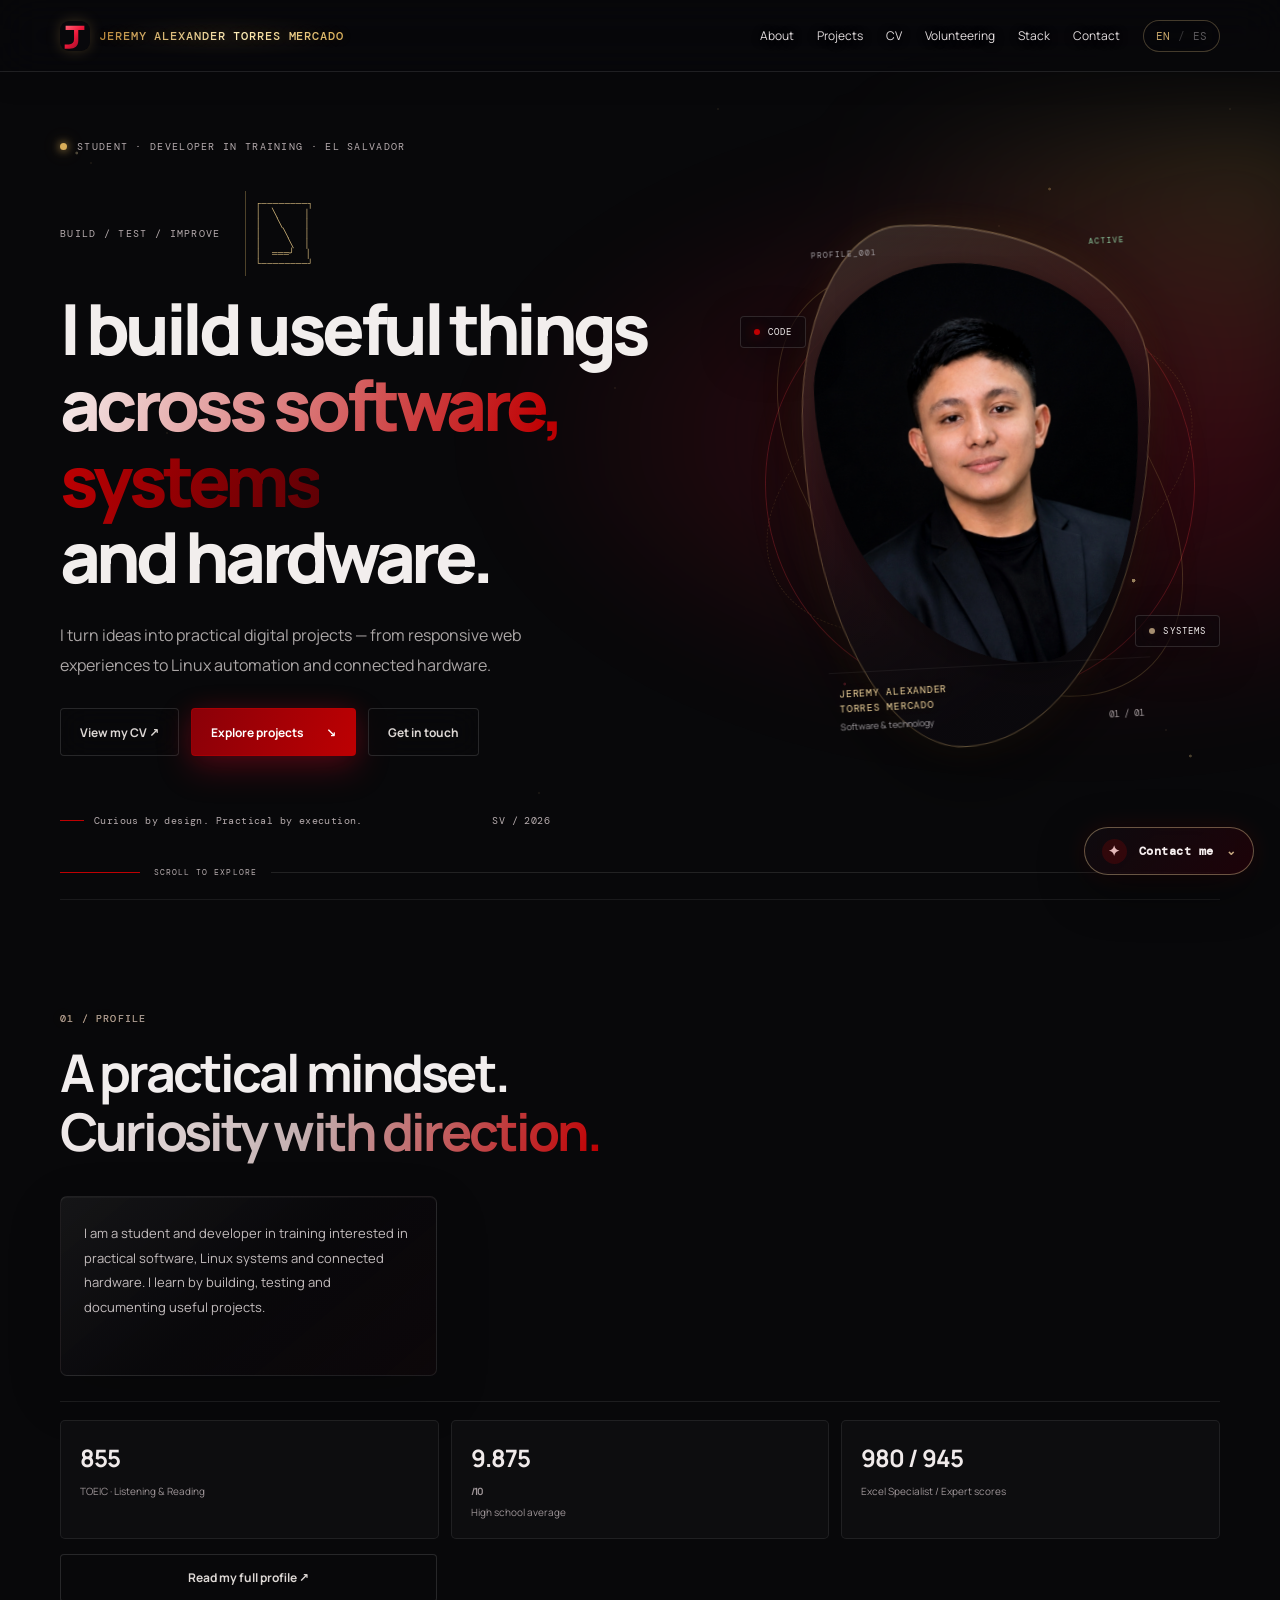
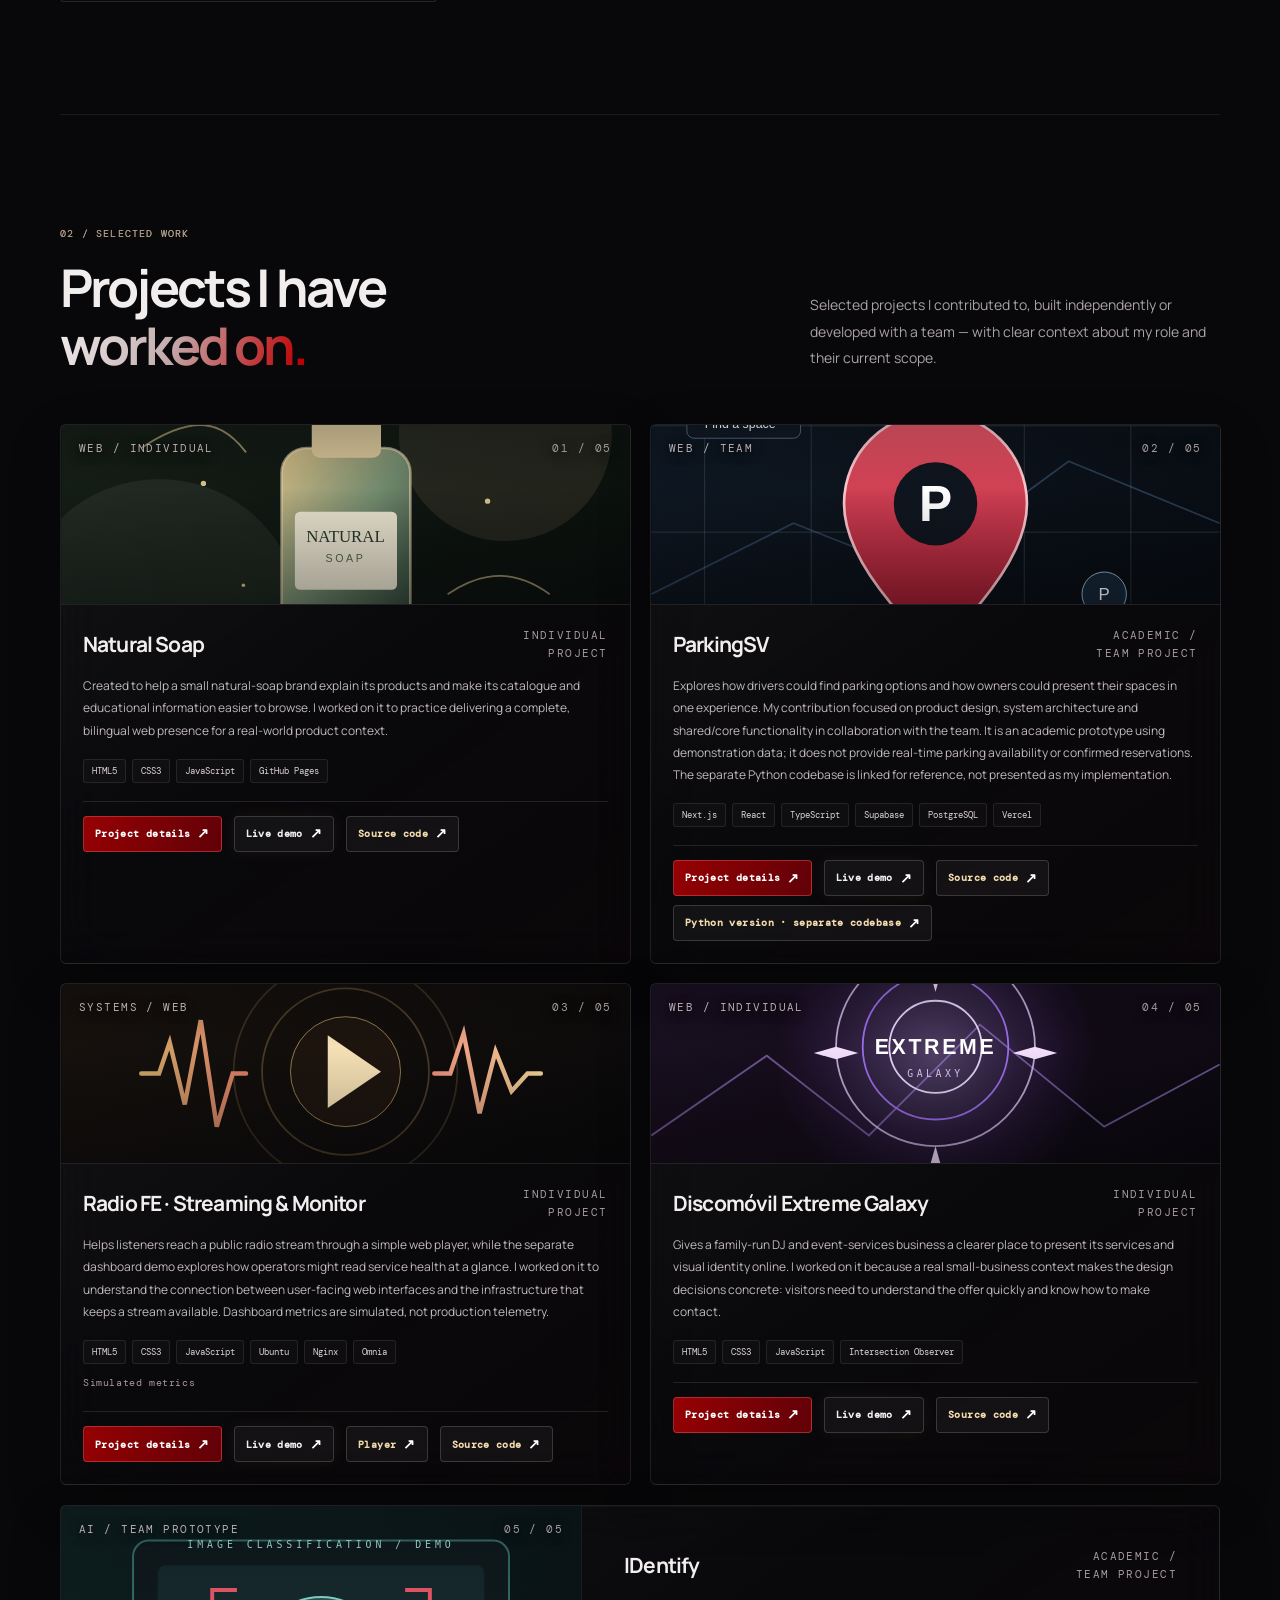
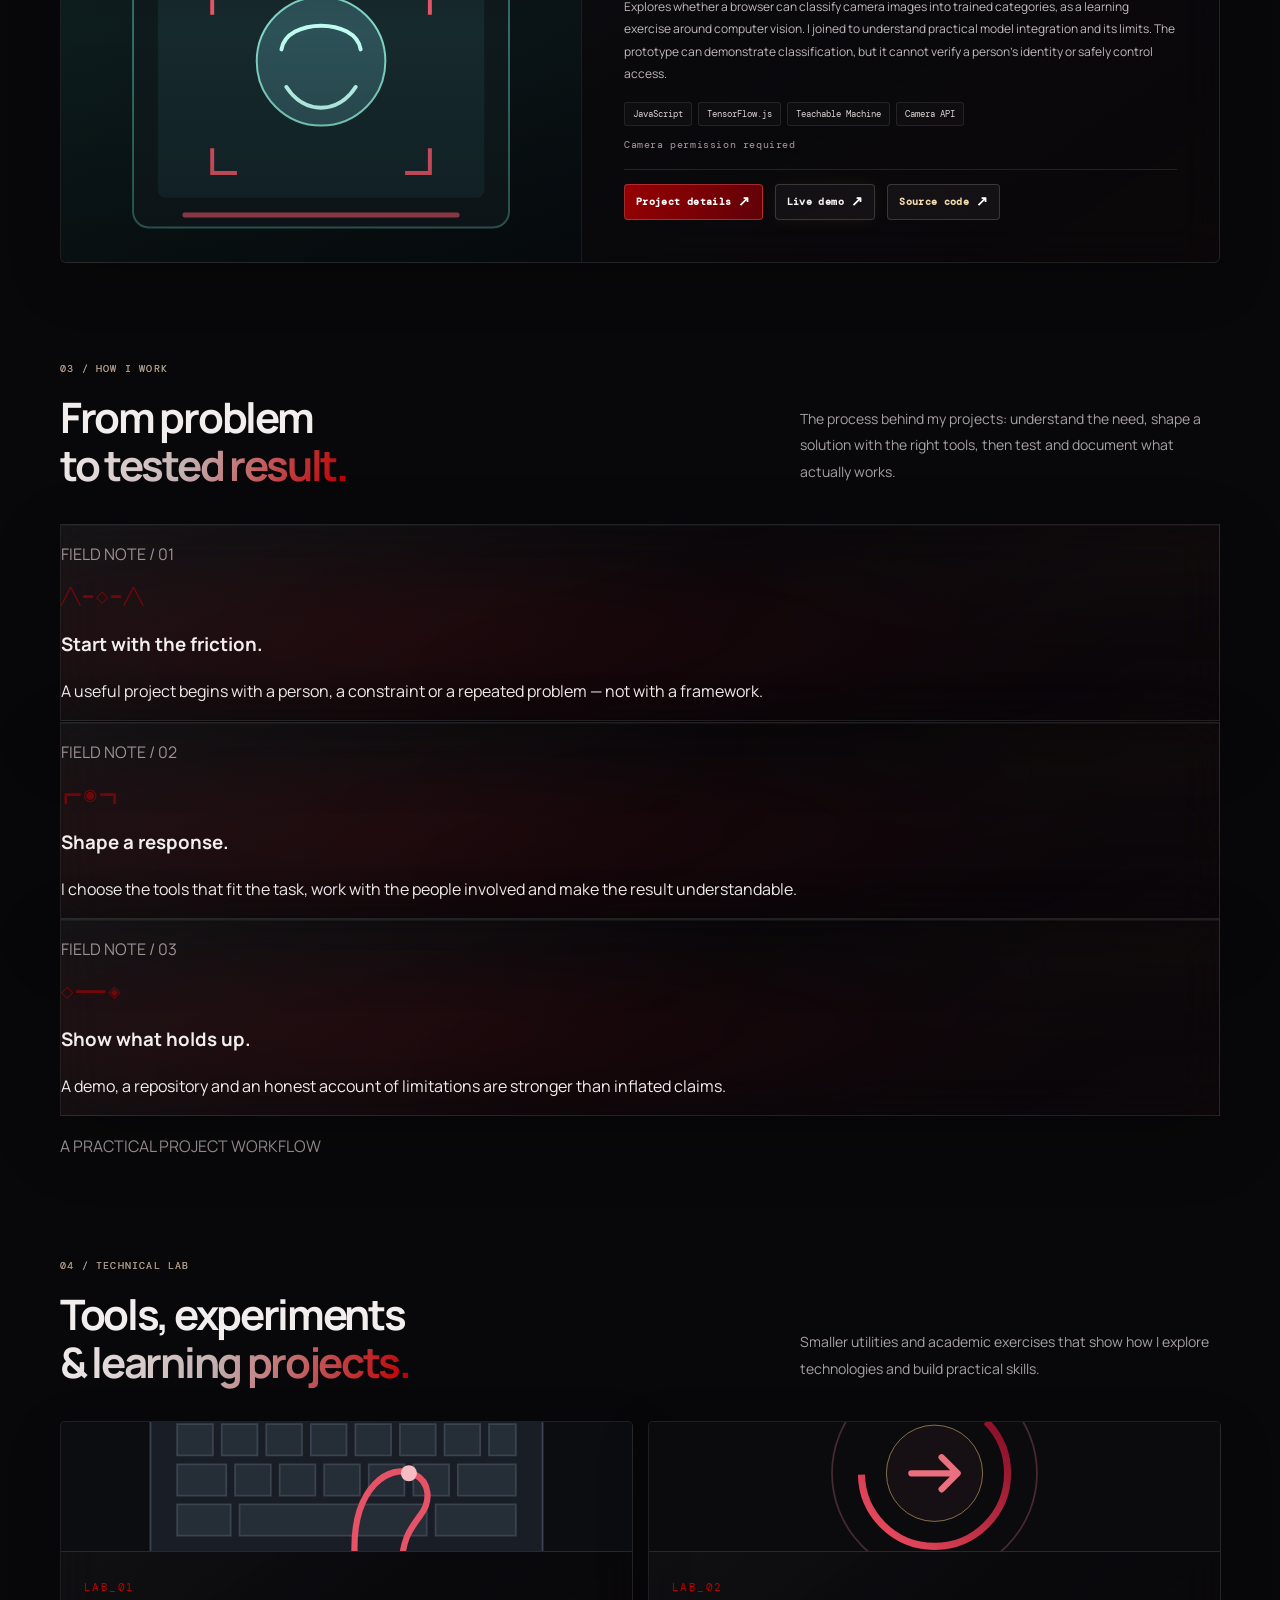
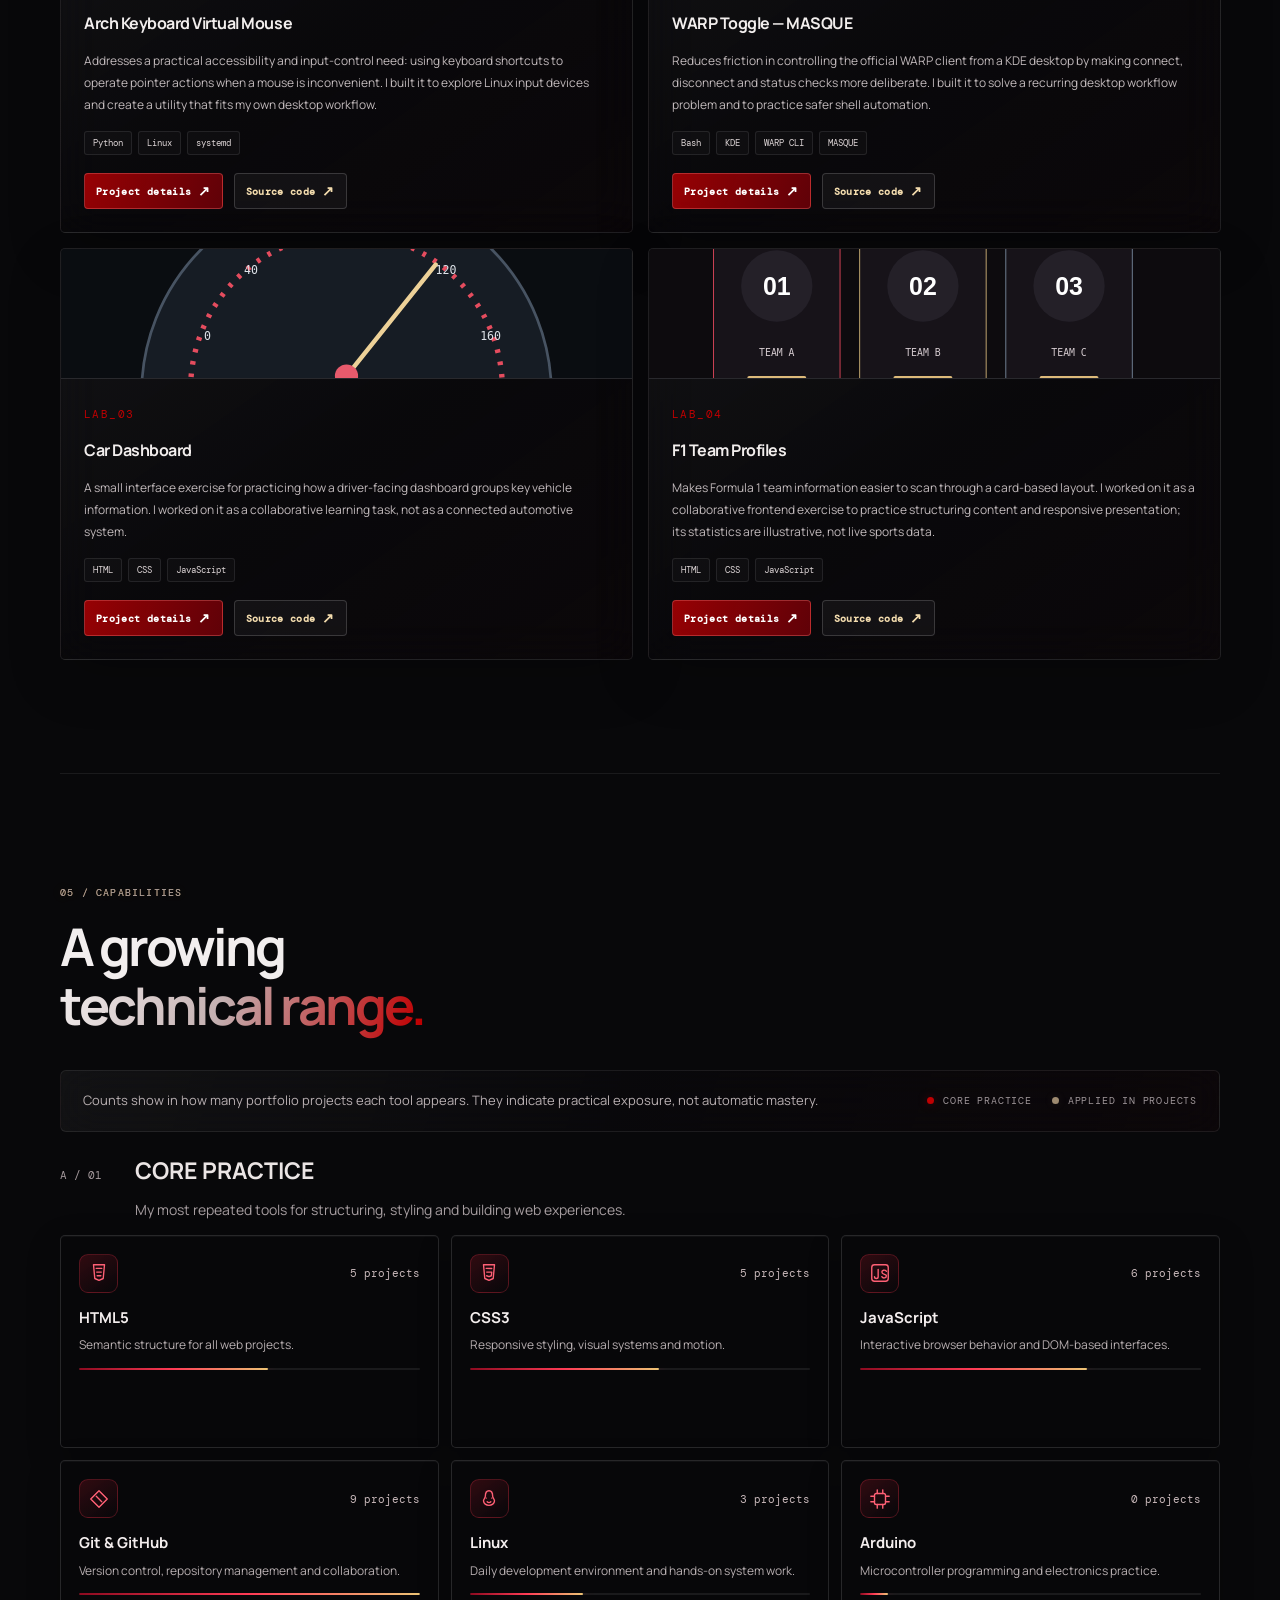
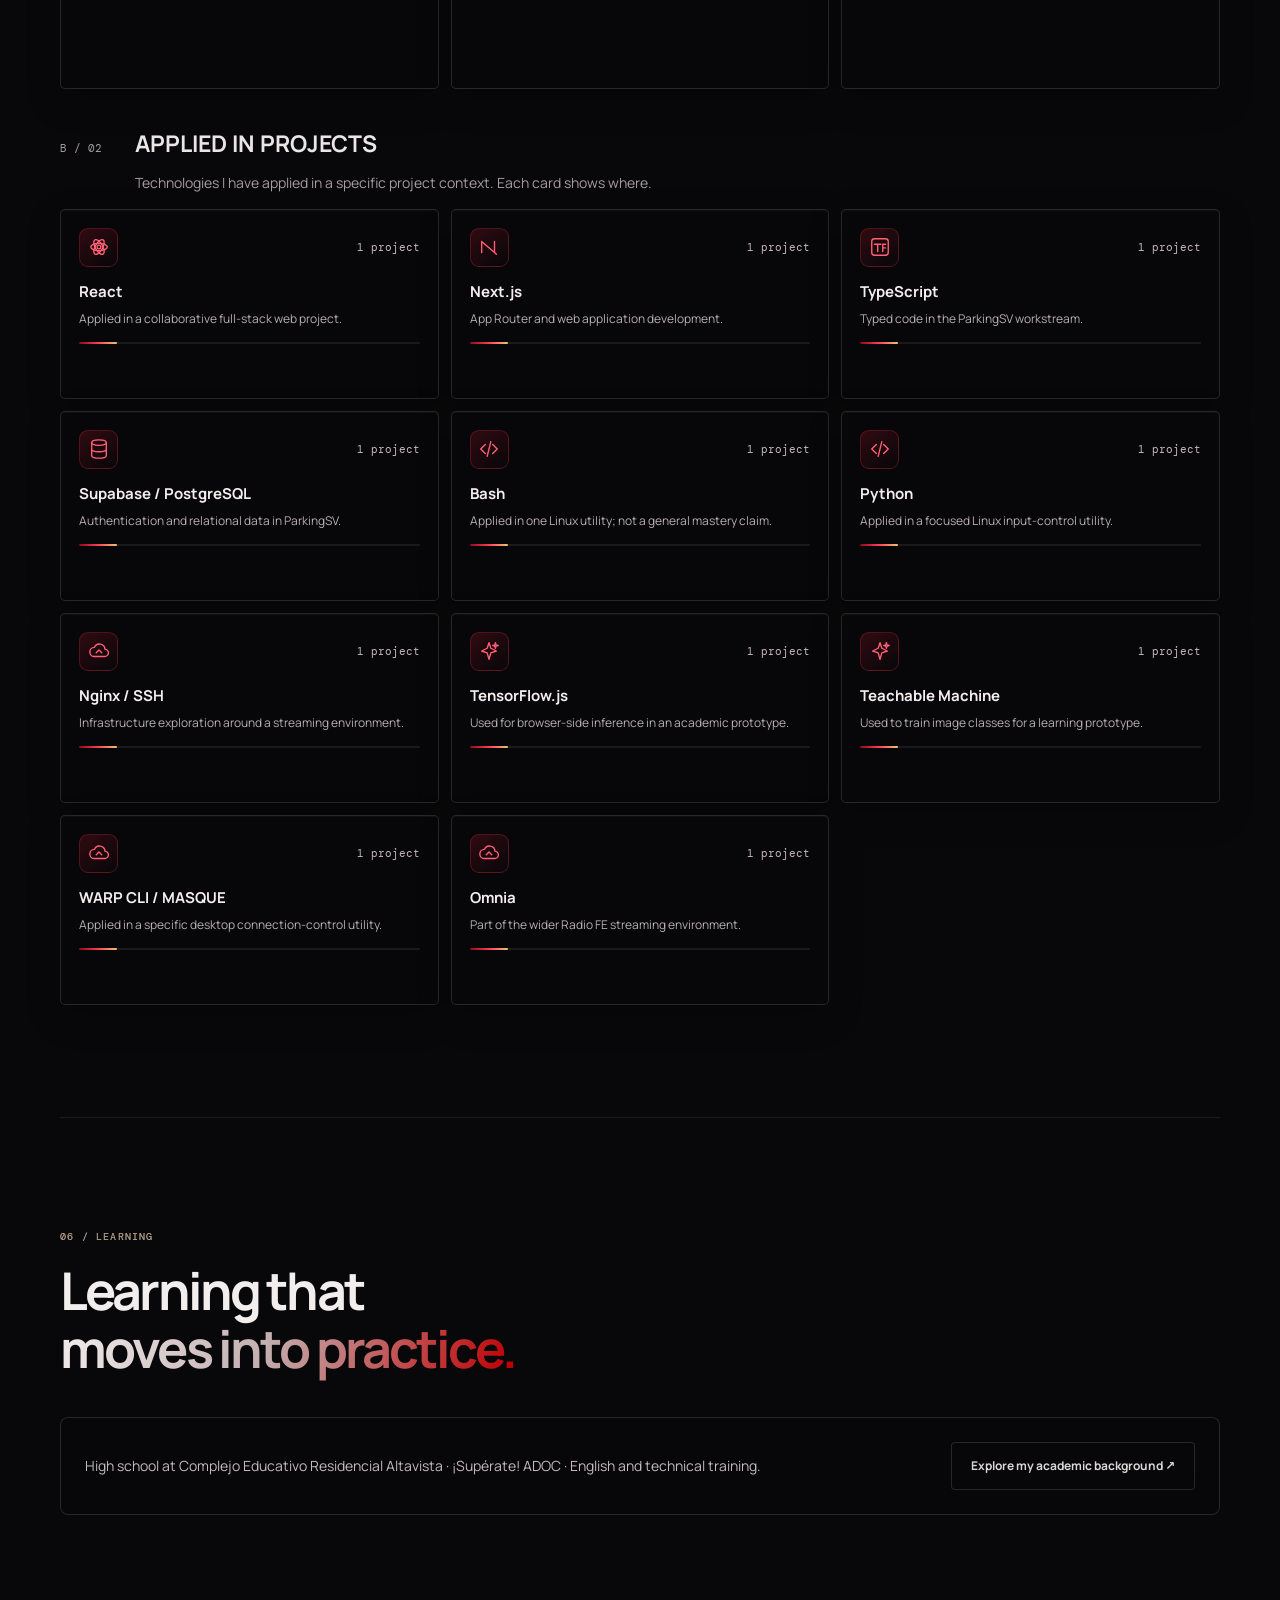
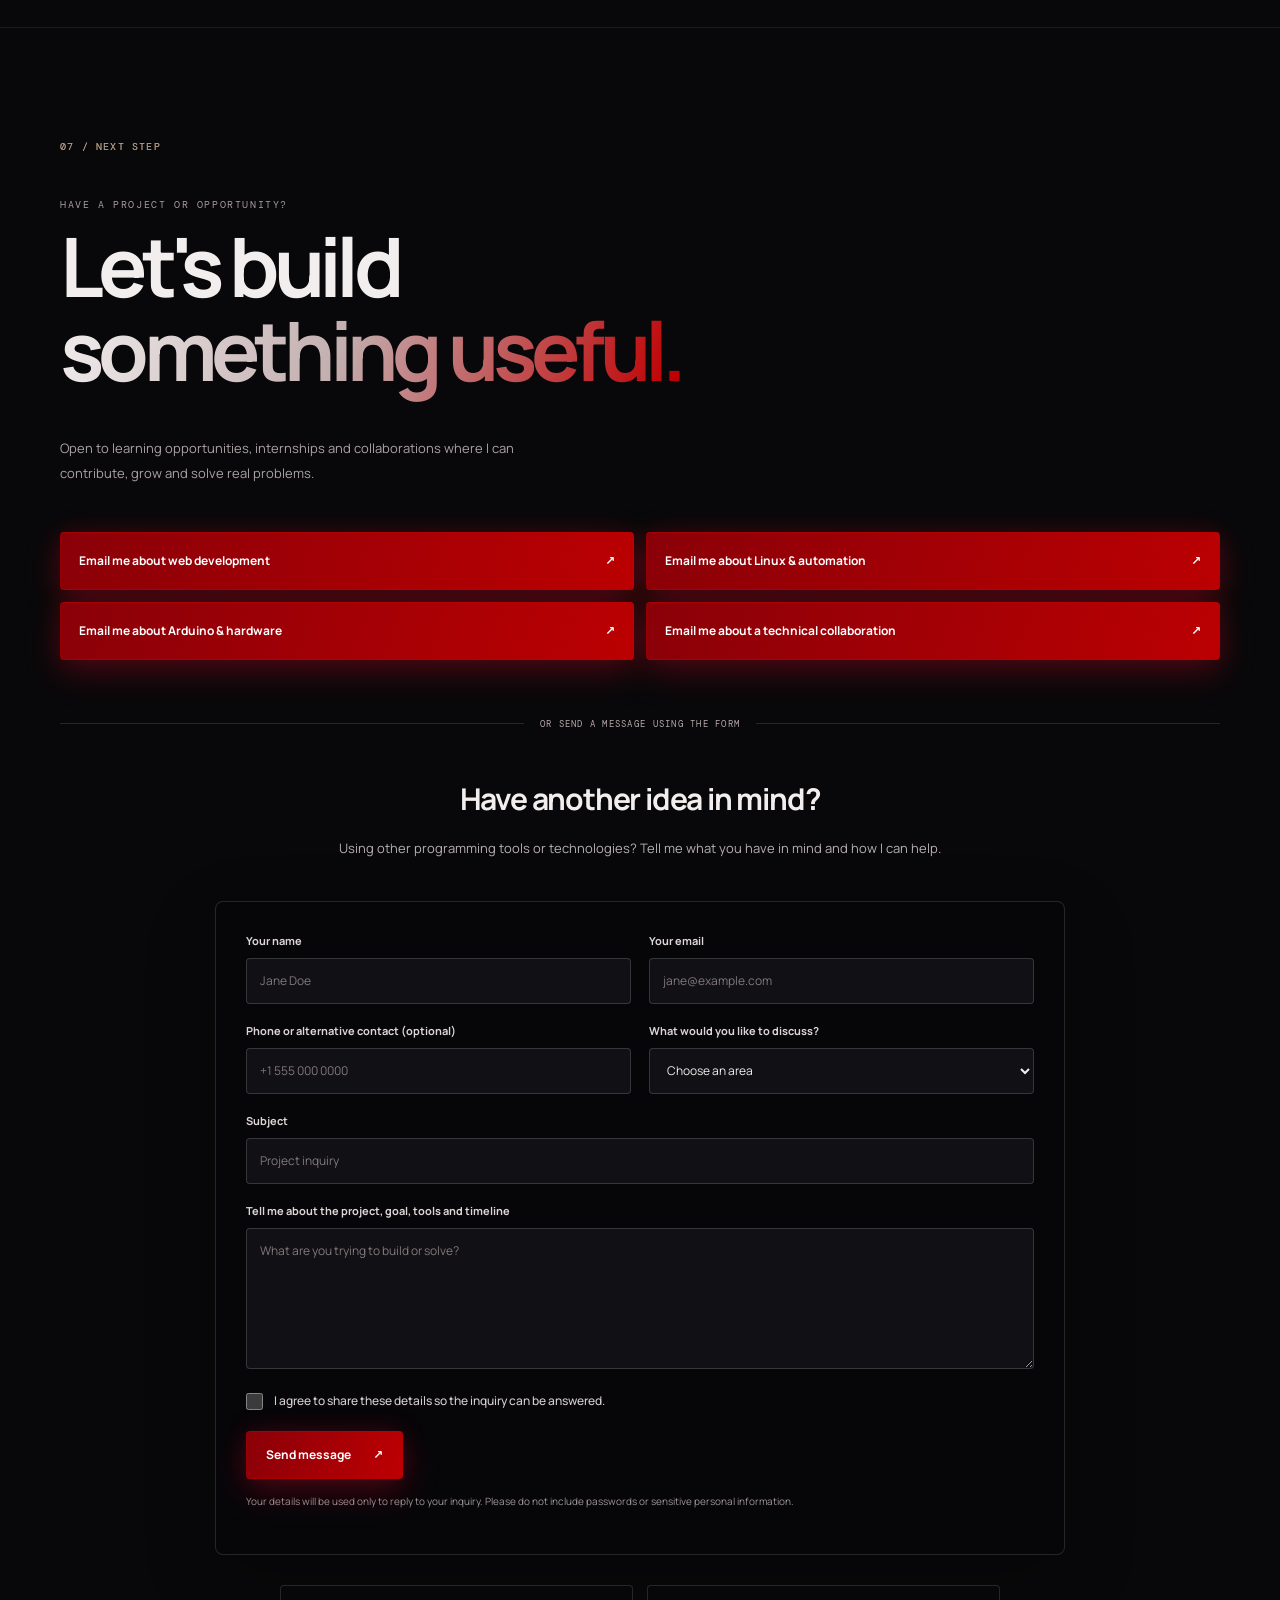
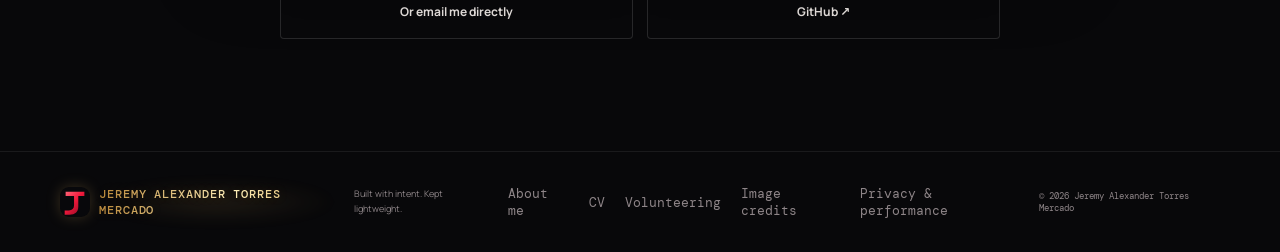
==== index.html @ f6c87e04 "Apply favicon wordmark to homepage header" ====
<!doctype html>
<html lang="en">
<head>
  <meta charset="utf-8">
  <meta name="viewport" content="width=device-width, initial-scale=1">
  <meta name="theme-color" content="#09090b">
  <meta name="description" data-i18n-content="metaDescription" content="Jeremy Torres — software developer in training. Web development, Linux automation, systems and hardware projects.">
  <meta property="og:title" content="Jeremy Torres — Developer Portfolio">
  <meta property="og:description" content="Software, systems and hardware. Selected projects, technical work and contact.">
  <meta property="og:type" content="website">
  <title data-i18n="documentTitle">Jeremy Torres — Developer Portfolio</title>
  <link rel="icon" href="assets/favicon-final.svg?v=3" type="image/svg+xml" sizes="any">
  <link rel="icon" href="assets/favicon-final-16.svg?v=3" type="image/svg+xml" sizes="16x16">
  <link rel="shortcut icon" href="assets/favicon-final.svg?v=3" type="image/svg+xml">
  <link rel="preconnect" href="https://fonts.googleapis.com">
  <link rel="preconnect" href="https://fonts.gstatic.com" crossorigin>
  <link href="https://fonts.googleapis.com/css2?family=DM+Mono:wght@400;500&family=Manrope:wght@400;500;600;700;800&display=swap" rel="stylesheet">
  <link rel="stylesheet" href="assets/css/styles.css">
  <script defer src="assets/js/translations.js"></script>
  <script defer src="assets/js/projects.js"></script>
  <script defer src="assets/js/main.js"></script>
  <script defer src="assets/js/contact-form.js"></script>
  <script defer src="assets/js/floating-contact.js"></script>
  <script defer src="assets/js/navigation.js"></script>
</head>
<body>
  <a class="skip-link" href="#main-content">Skip to content</a>
  <div class="scroll-progress" id="scrollProgress" aria-hidden="true"></div>

  <header class="site-header">
    <a class="brand" href="#home" aria-label="Jeremy Alexander Torres Mercado — home">
      <img class="brand-icon" src="assets/favicon-final.svg" alt="" width="30" height="30">
      <span class="brand-name">JEREMY ALEXANDER TORRES MERCADO</span>
    </a>
    <button class="menu-toggle" id="menuToggle" aria-label="Open navigation" data-i18n-aria-label="menuOpen" aria-expanded="false">
      <span></span><span></span><span></span>
    </button>
    <nav class="main-nav" id="mainNav">
      <a href="about-me.html" data-i18n="navAbout">About me</a>
      <a href="#work" data-i18n="navWork">Projects</a>
      <a href="cv.html">CV</a>
      <a href="volunteering.html">Volunteering</a>
      <a href="#stack" data-i18n="navStack">Stack</a>
      <a href="#contact" data-i18n="navContact">Contact</a>
      <button class="language-switch" id="languageSwitch" type="button" aria-label="Change language" data-i18n-aria-label="languageSwitch">
        <span class="lang-option active" data-lang="en">EN</span>
        <span class="lang-divider">/</span>
        <span class="lang-option" data-lang="es">ES</span>
      </button>
    </nav>
  </header>

  <main id="main-content">
    <section class="hero section-shell" id="home">
      <div class="hero-copy">
        <div class="eyebrow"><span class="pulse-dot" aria-hidden="true"></span><span data-i18n="heroEyebrow">STUDENT · DEVELOPER IN TRAINING · EL SALVADOR</span></div>
        <div class="hero-kicker-row"><p class="hero-kicker" data-i18n="heroKicker">BUILD / TEST / IMPROVE</p><pre class="ascii-sigil" aria-hidden="true">┌────────┐
│  ╲     │
│   ╲    │
│    ╲   │
│     ╲  │
│  ═══╯  │
└────────┘</pre></div>
        <h1><span data-i18n="heroTitleA">I build useful things</span><br><span class="gradient-text" data-i18n="heroTitleB">across software, systems</span><br><span data-i18n="heroTitleC">and hardware.</span></h1>
        <p class="hero-description" data-i18n="heroDescription">I turn ideas into practical digital projects — from responsive web experiences to Linux automation and connected hardware.</p>
        <div class="hero-actions">
          <a class="button button-ghost" href="cv.html">View my CV ↗</a>
          <a class="button button-primary" href="#work"><span data-i18n="heroProjects">Explore projects</span><span aria-hidden="true">↘</span></a>
          <a class="button button-ghost" href="#contact" data-i18n="heroContact">Get in touch</a>
        </div>
        <div class="hero-meta">
          <span><span class="meta-line"></span><span data-i18n="heroMeta">Curious by design. Practical by execution.</span></span>
          <span class="mono">SV / 2026</span>
        </div>
      </div>

      <div class="hero-visual">
        <div class="visual-orbit orbit-one"></div>
        <div class="visual-orbit orbit-two"></div>
        <div class="portrait-frame">
          <div class="portrait-topline"><span>PROFILE_001</span><span class="mono">ACTIVE</span></div>
          <img src="assets/images/profile/yoprofesionalhappyfondonegro.jpg" alt="Professional portrait of Jeremy Torres" data-i18n-alt="portraitAlt" class="portrait">
          <div class="portrait-caption">
            <div><strong>JEREMY ALEXANDER<br>TORRES MERCADO</strong><span data-i18n="portraitRole">Software & technology</span></div>
            <span class="portrait-index">01 / 01</span>
          </div>
        </div>
        <div class="floating-chip chip-code"><span class="chip-dot red"></span> <span>CODE</span></div>
        <div class="floating-chip chip-systems"><span class="chip-dot gold"></span> <span>SYSTEMS</span></div>
      </div>
      <div class="hero-bottom-rule"><span></span><span data-i18n="scrollHint">SCROLL TO EXPLORE</span><span></span></div>
    </section>

    <section class="section-shell intro-section" id="about">
      <div class="section-heading">
        <div>
          <p class="section-index">01 / <span data-i18n="aboutIndex">PROFILE</span></p>
          <h2 data-i18n="aboutTitle">A practical mindset.<br><em>Curiosity with direction.</em></h2>
        </div>
      </div>
      <div class="intro-content">
        <p data-i18n="aboutP1">I am a student and developer in training interested in practical software, Linux systems and connected hardware. I learn by building, testing and documenting useful projects.</p>
        <div class="credential-strip">
          <div class="credential"><strong>855</strong><span data-i18n="credentialToeic">TOEIC · Listening & Reading</span></div>
          <div class="credential"><strong>9.875<span class="small-unit">/10</span></strong><span data-i18n="credentialGrade">High school average</span></div>
          <div class="credential"><strong>980 / 945</strong><span data-i18n="credentialExcel">Excel Specialist / Expert scores</span></div>
        </div>
        <a class="button button-ghost" href="about-me.html" data-i18n="aboutMore">Read my full profile ↗</a>
      </div>    </section>

    <section class="section-shell work-section" id="work">
      <div class="section-heading work-heading">
        <div>
          <p class="section-index">02 / <span data-i18n="workIndex">SELECTED WORK</span></p>
          <h2 data-i18n="workTitle">Projects with a<br><em>purpose behind them.</em></h2>
        </div>
        <p class="section-aside" data-i18n="workAside">A selection of completed work, prototypes and technical experiments. Each project is presented with its real scope and limitations.</p>
      </div>
      <div class="project-grid" id="projectGrid"></div>
      <div class="lab-heading methodology-heading">
        <div>
          <p class="section-index">03 / <span data-i18n="methodIndex">HOW I WORK</span></p>
          <h3 data-i18n="methodTitle">From problem<br><em>to tested result.</em></h3>
        </div>
        <p data-i18n="methodAside">The process behind my projects: understand the need, shape a solution with the right tools, then test and document what actually works.</p>
      </div>
      <div class="story-section" id="storySequence" aria-label="Project storytelling">
        <div class="story-track">
          <article class="story-panel story-panel-intro">
            <p class="story-panel-index mono">FIELD NOTE / 01</p>
            <span class="story-ornament" aria-hidden="true">╱╲ ━ ◇ ━ ╱╲</span>
            <h3 data-i18n="storyOneTitle">Start with the friction.</h3>
            <p data-i18n="storyOneBody">A useful project begins with a person, a constraint or a repeated problem — not with a framework.</p>
          </article>
          <article class="story-panel story-panel-build">
            <p class="story-panel-index mono">FIELD NOTE / 02</p>
            <span class="story-ornament" aria-hidden="true">┏━ ◉ ━┓</span>
            <h3 data-i18n="storyTwoTitle">Shape a response.</h3>
            <p data-i18n="storyTwoBody">I choose the tools that fit the task, work with the people involved and make the result understandable.</p>
          </article>
          <article class="story-panel story-panel-proof">
            <p class="story-panel-index mono">FIELD NOTE / 03</p>
            <span class="story-ornament" aria-hidden="true">◇ ━━━ ◈</span>
            <h3 data-i18n="storyThreeTitle">Show what holds up.</h3>
            <p data-i18n="storyThreeBody">A demo, a repository and an honest account of limitations are stronger than inflated claims.</p>
          </article>
        </div>
        <div class="story-progress"><span id="storyProgress"></span></div>
        <p class="story-scroll-hint" data-i18n="storyScroll">KEEP SCROLLING TO MOVE THROUGH THE STORY</p>
      </div>


      <div class="lab-heading">
        <div>
          <p class="section-index">04 / <span data-i18n="labIndex">TECHNICAL LAB</span></p>
          <h3 data-i18n="labTitle">Tools, experiments<br><em>& learning projects.</em></h3>
        </div>
        <p data-i18n="labAside">Smaller utilities and academic exercises that show how I explore technologies and build practical skills.</p>
      </div>
      <div class="lab-grid" id="labGrid"></div>
    </section>

    <section class="section-shell stack-section" id="stack">
      <div class="section-heading">
        <p class="section-index">05 / <span data-i18n="stackIndex">TOOLKIT</span></p>
        <h2 data-i18n="stackTitle">A flexible<br><em>technical toolkit.</em></h2>
      </div>
      <div class="capability-layout">
        <div class="capability-intro">
          <p data-i18n="stackNote">Counts show in how many portfolio projects each tool appears. They indicate practical exposure, not automatic mastery.</p>
          <div class="capability-legend">
            <span><i class="legend-dot core"></i><span data-i18n="stackCore">CORE PRACTICE</span></span>
            <span><i class="legend-dot applied"></i><span data-i18n="stackApplied">APPLIED IN PROJECTS</span></span>
          </div>
        </div>
        <div class="capability-groups">
          <section class="capability-group">
            <div class="capability-heading"><span class="capability-index">A / 01</span><h3 data-i18n="stackCore">Core practice</h3><p data-i18n="coreNote">My most repeated tools for structuring, styling and building web experiences.</p></div>
            <div class="capability-grid" id="coreCapabilities"></div>
          </section>
          <section class="capability-group">
            <div class="capability-heading"><span class="capability-index">B / 02</span><h3 data-i18n="stackApplied">Applied in projects</h3><p data-i18n="appliedNote">Technologies I have applied in a specific project context. Each card shows where.</p></div>
            <div class="capability-grid" id="appliedCapabilities"></div>
          </section>
        </div>
      </div>   </section>

    <section class="section-shell education-section">
      <div class="section-heading">
        <p class="section-index">06 / <span data-i18n="educationIndex">LEARNING</span></p>
        <h2 data-i18n="educationTitle">Learning that<br><em>moves into practice.</em></h2>
      </div>
      <div class="education-preview page-card">
        <p data-i18n="educationPreview">High school at Complejo Educativo Residencial Altavista · ¡Supérate! ADOC · English and technical training.</p>
        <a class="button button-ghost" href="about-me.html" data-i18n="educationMore">Explore my academic background ↗</a>
      </div>
    </section>
    <section class="contact-section" id="contact">
      <div class="section-shell contact-inner">
        <p class="section-index">07 / <span data-i18n="contactIndex">NEXT STEP</span></p>
        <p class="contact-overline" data-i18n="contactOverline">HAVE A PROJECT OR OPPORTUNITY?</p>
        <h2 data-i18n="contactTitle">Let's build<br><em>something useful.</em></h2>
        <p class="contact-copy" data-i18n="contactCopy">Open to learning opportunities, internships and collaborations where I can contribute, grow and solve real problems.</p>

        <div class="contact-quick-links" aria-label="Email templates">
          <a class="button button-primary" href="mailto:jeremy.torres.1.2026@gmail.com?subject=Web%20development%20inquiry&body=Hi%20Jeremy%2C%0A%0AI%27d%20like%20to%20discuss%20a%20web%20development%20project.%0A%0AProject%3A%0AGoal%3A%0ATimeline%3A%0A%0AMy%20name%3A%0AMy%20contact%3A%0A%0AThanks."><span data-i18n="contactWebButton">Email me about web development</span> ↗</a>
          <a class="button button-primary" href="mailto:jeremy.torres.1.2026@gmail.com?subject=Linux%20and%20automation%20inquiry&body=Hi%20Jeremy%2C%0A%0AI%27d%20like%20to%20discuss%20a%20Linux%20or%20automation%20project.%0A%0AEnvironment%3A%0AProblem%3A%0AExpected%20result%3A%0A%0AMy%20name%3A%0AMy%20contact%3A%0A%0AThanks."><span data-i18n="contactLinuxButton">Email me about Linux & automation</span> ↗</a>
          <a class="button button-primary" href="mailto:jeremy.torres.1.2026@gmail.com?subject=Arduino%20and%20hardware%20inquiry&body=Hi%20Jeremy%2C%0A%0AI%27d%20like%20to%20discuss%20an%20Arduino%20or%20hardware%20project.%0A%0AComponents%3A%0AGoal%3A%0AConstraints%3A%0A%0AMy%20name%3A%0AMy%20contact%3A%0A%0AThanks."><span data-i18n="contactHardwareButton">Email me about Arduino & hardware</span> ↗</a>
          <a class="button button-primary" href="mailto:jeremy.torres.1.2026@gmail.com?subject=Technical%20collaboration%20inquiry&body=Hi%20Jeremy%2C%0A%0AI%27d%20like%20to%20discuss%20a%20technical%20collaboration.%0A%0AContext%3A%0AWhat%20I%20need%3A%0A%0AMy%20name%3A%0AMy%20contact%3A%0A%0AThanks."><span data-i18n="contactCollabButton">Email me about a technical collaboration</span> ↗</a>
        </div>

        <div class="contact-divider"><span data-i18n="contactOr">OR SEND A MESSAGE USING THE FORM</span></div>
        <div class="contact-form-heading">
          <h3 data-i18n="contactFormTitle">Have another idea in mind?</h3>
          <p data-i18n="contactFormIntro">Using other programming tools or technologies? Tell me what you have in mind and how I can help.</p>
        </div>
        <form class="contact-form" id="contactForm" action="https://formsubmit.co/jeremy.torres.1.2026@gmail.com" method="POST">
          <input type="hidden" name="_subject" value="New portfolio contact — Jeremy Torres">
          <input type="hidden" name="_template" value="table">
          <input type="hidden" name="_captcha" value="true">
          <input type="text" name="_honey" class="contact-honeypot" tabindex="-1" autocomplete="off" aria-hidden="true">
          <div class="contact-form-grid">
            <label><span data-i18n="formName">Your name</span><input name="name" type="text" autocomplete="name" required maxlength="100" placeholder="Jane Doe"></label>
            <label><span data-i18n="formEmail">Your email</span><input name="email" type="email" autocomplete="email" required maxlength="160" placeholder="jane@example.com"></label>
            <label><span data-i18n="formPhone">Phone or alternative contact (optional)</span><input name="phone" type="tel" autocomplete="tel" maxlength="40" placeholder="+1 555 000 0000"></label>
            <label><span data-i18n="formArea">What would you like to discuss?</span>
              <select name="area" id="contactArea" required>
                <option value="" data-i18n="formAreaPlaceholder">Choose an area</option>
                <option value="Web development" data-i18n="formWeb">Web development</option>
                <option value="Linux and automation" data-i18n="formLinux">Linux & automation</option>
                <option value="Arduino and hardware" data-i18n="formHardware">Arduino & hardware</option>
                <option value="Technical collaboration" data-i18n="formCollab">Technical collaboration</option>
                <option value="Other tools and technologies" data-i18n="formOther">Other tools and technologies</option>
                <option value="Internship or learning opportunity" data-i18n="formOpportunity">Internship or learning opportunity</option>
              </select>
            </label>
            <label class="contact-form-full"><span data-i18n="formSubject">Subject</span><input name="subject" type="text" required maxlength="140" placeholder="Project inquiry"></label>
            <label class="contact-form-full"><span data-i18n="formMessage">Tell me about the project, goal, tools and timeline</span><textarea name="message" rows="6" required minlength="20" maxlength="5000" placeholder="What are you trying to build or solve?"></textarea></label>
          </div>
          <div class="contact-consent"><label><input type="checkbox" name="consent" required><span data-i18n="formConsent">I agree to send these details to Jeremy so he can respond to my inquiry.</span></label></div>
          <button class="button button-primary contact-submit" type="submit"><span data-i18n="formSubmit">Send message</span> ↗</button>
          <p class="contact-form-note" data-i18n="formPrivacy">Your details will be used only to reply to your inquiry. Please do not include passwords or sensitive personal information.</p>
        </form>
        <div class="contact-footer-links">
          <a class="button button-ghost" href="mailto:jeremy.torres.1.2026@gmail.com" data-i18n="contactDirectEmail">Or email me directly</a>
          <a class="button button-ghost" href="https://github.com/Jeremy-MegaJS" target="_blank" rel="noopener noreferrer">GitHub ↗</a>
        </div>
      </div>
    </section>  </main>  <footer class="site-footer">
    <div class="section-shell footer-inner">
      <a class="brand" href="#home" aria-label="Jeremy Alexander Torres Mercado — home"><img class="brand-icon" src="assets/favicon-final.svg" alt="" width="30" height="30"><span class="brand-name">JEREMY ALEXANDER TORRES MERCADO</span></a>
      <p data-i18n="footerLine">Built with intent. Kept lightweight.</p>
      <div class="footer-links"><a href="about-me.html">About me</a><a href="cv.html">CV</a><a href="volunteering.html">Volunteering</a><a href="credits.html">Image credits</a><a href="privacy.html" data-i18n="privacyLink">Privacy & performance</a><span>© <span id="year"></span> Jeremy Alexander Torres Mercado</span></div>
    </div>
  </footer>
  <script defer src="assets/js/ambient-pixels.js"></script>
</body>
</html>
---- assets/css/styles.css ----
:root {
  color-scheme: dark;
  --bg:#09090b; --panel:#111114; --panel-soft:#151519; --text:#f4f1ed; --muted:#a09ca0;
  --line:rgba(255,255,255,.11); --red:#ed343d; --red-soft:#ff6468; --gold:#c7a66a;
  --max:1160px; --mono:"DM Mono",monospace; --sans:"Manrope",system-ui,sans-serif;
}
*{box-sizing:border-box}
html{scroll-behavior:smooth;scroll-padding-top:90px}
body{margin:0;background:radial-gradient(ellipse at 76% 4%,rgba(126,24,31,.15),transparent 34%),var(--bg);color:var(--text);font-family:var(--sans);line-height:1.65;overflow-x:hidden}
a{color:inherit;text-decoration:none}
button{font:inherit}
::selection{background:var(--red);color:white}
.noise{position:fixed;inset:0;pointer-events:none;z-index:20;opacity:.035;background-image:url("data:image/svg+xml,%3Csvg viewBox='0 0 180 180' xmlns='http://www.w3.org/2000/svg'%3E%3Cfilter id='n'%3E%3CfeTurbulence type='fractalNoise' baseFrequency='.85' numOctaves='3' stitchTiles='stitch'/%3E%3C/filter%3E%3Crect width='100%25' height='100%25' filter='url(%23n)' opacity='.35'/%3E%3C/svg%3E")}
.scroll-progress{position:fixed;z-index:50;top:0;left:0;width:100%;height:2px;background:linear-gradient(90deg,var(--red),var(--gold));transform:scaleX(0);transform-origin:left}
.section-shell{width:min(var(--max),calc(100% - 48px));margin-inline:auto}
.site-header{height:78px;position:sticky;top:0;z-index:30;display:flex;align-items:center;justify-content:space-between;padding:0 max(24px,calc((100vw - var(--max))/2));background:rgba(9,9,11,.78);backdrop-filter:blur(18px);border-bottom:1px solid var(--line)}
.brand{display:inline-flex;align-items:center;gap:11px;min-width:max-content}
.brand-mark{width:34px;height:34px;display:grid;place-items:center;border:1px solid rgba(237,52,61,.65);border-radius:10px;font-weight:800;font-size:17px;background:linear-gradient(145deg,rgba(237,52,61,.2),rgba(199,166,106,.04))}
.brand-mark span,.brand-name span{color:var(--red)}
.brand-name{font:500 11px var(--mono);letter-spacing:.12em}
.main-nav{display:flex;align-items:center;gap:32px}
.main-nav>a,.footer-links a{font-size:11px;color:#c8c3c3;transition:color .2s}
.main-nav>a:hover,.footer-links a:hover,.social-link:hover{color:var(--red-soft)}
.language-switch{display:flex;align-items:center;gap:8px;border:1px solid var(--line);background:#111114;border-radius:30px;padding:8px 12px;color:var(--muted);font:11px var(--mono);cursor:pointer}
.lang-option{opacity:.55}.lang-option.active{opacity:1;color:var(--gold)}.lang-divider{opacity:.3}
.menu-toggle{display:none;background:none;border:0;padding:8px}
.hero{min-height:690px;display:grid;grid-template-columns:1.15fr .85fr;align-items:center;gap:30px;padding-top:68px;padding-bottom:72px;position:relative}
.eyebrow,.hero-kicker,.section-index,.stack-label,.portrait-topline,.hero-coordinate,.hero-bottom-rule,.project-kind,.visual-label,.visual-code,.lab-card-index,.edu-type,.legal-updated{font:10px var(--mono);letter-spacing:.13em;color:var(--muted)}
.eyebrow{display:flex;align-items:center;gap:10px;color:#c2bcb9}
.pulse-dot{width:7px;height:7px;border-radius:50%;background:#7dca92;box-shadow:0 0 12px #7dca92}
.hero-kicker{margin:38px 0 14px;color:var(--gold)}
.hero h1{font-size:clamp(42px,5.5vw,72px);line-height:1.08;letter-spacing:-.065em;font-weight:800;margin:0;max-width:760px}
.gradient-text{background:linear-gradient(100deg,#fff 4%,#e9b4a5 50%,var(--gold) 100%);background-clip:text;-webkit-background-clip:text;color:transparent}
.hero-description{max-width:540px;margin:26px 0 28px;color:#aaa5a5;font-size:15px;line-height:1.9}
.hero-actions,.contact-actions{display:flex;align-items:center;gap:12px;flex-wrap:wrap}
.button{display:inline-flex;align-items:center;justify-content:center;gap:22px;min-height:48px;padding:0 19px;border-radius:4px;font-size:11px;font-weight:700;transition:transform .2s,border-color .2s,background .2s}
.button:hover{transform:translateY(-2px)}
.button-primary{background:linear-gradient(110deg,#d92d37,#a91d28);border:1px solid rgba(255,120,120,.25);color:white;box-shadow:0 8px 28px rgba(190,31,43,.17)}
.button-primary:hover{background:linear-gradient(110deg,#ed3b45,#bd2631)}
.button-ghost{border:1px solid var(--line);color:#ddd8d5;background:rgba(255,255,255,.02)}
.button-ghost:hover{border-color:rgba(199,166,106,.55)}
.hero-meta{display:flex;justify-content:space-between;max-width:490px;margin-top:58px;color:#888;font:10px var(--mono);letter-spacing:.04em}
.hero-meta>span:first-child{display:flex;align-items:center;gap:10px}
.meta-line{width:24px;height:1px;background:var(--red)}
.hero-visual{min-height:470px;display:grid;place-items:center;position:relative}
.portrait-frame{width:min(350px,78%);position:relative;padding:12px;background:linear-gradient(145deg,rgba(255,255,255,.13),rgba(255,255,255,.015));border:1px solid rgba(255,255,255,.16);border-radius:7px;box-shadow:0 28px 90px rgba(0,0,0,.55);transform:rotate(1.5deg)}
.portrait-topline{display:flex;justify-content:space-between;padding:5px 4px 10px;font-size:8px}
.portrait-topline span:last-child{color:#8ac69c}
.portrait{display:block;width:100%;aspect-ratio:4/5;object-fit:cover;object-position:center 24%;background:#141414;border-radius:3px;filter:contrast(1.03)}
.portrait-caption{display:flex;justify-content:space-between;align-items:center;padding:12px 4px 3px}
.portrait-caption strong{display:block;font:11px var(--mono);letter-spacing:.1em}
.portrait-caption div span{display:block;color:var(--muted);font-size:10px;margin-top:3px}
.portrait-index{font:9px var(--mono);color:var(--gold)}
.visual-orbit{position:absolute;border:1px solid rgba(237,52,61,.19);border-radius:50%;width:430px;height:430px;transform:rotate(-20deg)}
.orbit-two{width:500px;height:310px;border-color:rgba(199,166,106,.15);transform:rotate(48deg)}
.floating-chip{position:absolute;padding:9px 13px;border:1px solid var(--line);background:rgba(17,17,20,.82);backdrop-filter:blur(10px);font:9px var(--mono);letter-spacing:.12em;display:flex;align-items:center;gap:8px;border-radius:4px}
.chip-code{top:18%;left:0}.chip-systems{bottom:19%;right:0}
.chip-dot{width:6px;height:6px;border-radius:50%}.chip-dot.red{background:var(--red);box-shadow:0 0 12px var(--red)}.chip-dot.gold{background:var(--gold);box-shadow:0 0 12px var(--gold)}
.hero-coordinate{position:absolute;right:-2px;top:4%;line-height:1.9;text-align:right;font-size:9px}
.hero-bottom-rule{position:absolute;bottom:22px;left:0;right:0;display:flex;align-items:center;gap:14px;font-size:8px}
.hero-bottom-rule span:first-child,.hero-bottom-rule span:last-child{height:1px;background:var(--line);flex:1}
.hero-bottom-rule span:first-child{max-width:80px;background:var(--red)}
.intro-section,.work-section,.stack-section,.education-section{padding-top:112px;padding-bottom:112px;border-top:1px solid var(--line)}
.section-heading{display:grid;grid-template-columns:.8fr 1.2fr;gap:40px;margin-bottom:48px}
.section-index{margin:0 0 19px;color:var(--gold)}
.section-heading h2,.lab-heading h3{font-size:clamp(34px,4.3vw,52px);line-height:1.13;letter-spacing:-.055em;margin:0;font-weight:700}
.section-heading h2 em,.lab-heading h3 em,.contact-inner h2 em,.legal-page h1 em{font-style:normal;color:var(--red-soft)}
.intro-content{max-width:690px;margin-left:auto}
.intro-content>p{font-size:14px;line-height:1.95;color:#b5afb0;margin:0 0 18px}
.credential-strip{display:grid;grid-template-columns:repeat(3,1fr);gap:12px;margin-top:38px;padding-top:25px;border-top:1px solid var(--line)}
.credential strong{font-size:23px;letter-spacing:-.04em;display:block}
.small-unit{font-size:12px;color:var(--gold)}
.credential span:last-child{display:block;color:var(--muted);font-size:9px;margin-top:5px}
.work-heading{align-items:end}.section-aside{max-width:330px;margin:0 0 4px auto;color:var(--muted);font-size:12px;line-height:1.9}
.project-grid{display:grid;grid-template-columns:repeat(2,minmax(0,1fr));gap:18px}
.project-card{border:1px solid var(--line);background:linear-gradient(145deg,rgba(255,255,255,.045),rgba(255,255,255,.012));border-radius:6px;overflow:hidden;transition:border-color .25s,transform .25s}
.project-card:hover{border-color:rgba(199,166,106,.38);transform:translateY(-4px)}
.project-visual{height:180px;position:relative;overflow:hidden;background:radial-gradient(circle at 50% 60%,rgba(237,52,61,.18),transparent 55%),#111114;border-bottom:1px solid var(--line)}
.visual-label,.visual-code{position:absolute;top:16px;z-index:2;font-size:8px}.visual-label{left:18px}.visual-code{right:18px;color:var(--gold)}
.visual-art{position:absolute;inset:0;display:grid;place-items:center}
.visual-art span{position:absolute;width:140px;height:140px;border:1px solid rgba(237,52,61,.42);border-radius:50%;box-shadow:0 0 40px rgba(237,52,61,.1),inset 0 0 35px rgba(237,52,61,.06)}
.visual-art span:nth-child(2){width:190px;height:70px;border-color:rgba(199,166,106,.35);transform:rotate(35deg)}
.visual-art span:nth-child(3){width:95px;height:95px;border-radius:10px;transform:rotate(45deg);border-color:rgba(255,255,255,.18)}
.visual-soap{background:radial-gradient(circle at 48% 62%,rgba(146,181,142,.24),transparent 52%),#101512}
.visual-soap .visual-art span{border-radius:44% 56% 58% 42%;border-color:rgba(153,190,148,.6)}
.visual-soap .visual-art span:nth-child(2){border-color:rgba(199,166,106,.4)}
.visual-parking{background:radial-gradient(circle at 55% 65%,rgba(71,117,173,.28),transparent 52%),#0d1118}
.visual-parking .visual-art span{border-radius:10px;border-color:rgba(100,160,220,.55);width:175px;height:100px}
.visual-parking .visual-art span:nth-child(2){width:220px;height:55px;transform:rotate(-15deg)}
.visual-radio{background:radial-gradient(circle at 50% 50%,rgba(199,166,106,.2),transparent 55%),#12100d}
.visual-radio .visual-art span{border-color:rgba(199,166,106,.6);border-radius:50%;width:145px;height:145px}
.visual-radio .visual-art span:nth-child(2){width:205px;height:205px}
.visual-galaxy{background:radial-gradient(circle at 50% 50%,rgba(91,56,158,.3),transparent 55%),#100d17}
.visual-galaxy .visual-art span{border-color:rgba(165,127,232,.6);border-radius:50%}
.visual-vision{background:radial-gradient(circle at 50% 50%,rgba(50,160,150,.22),transparent 55%),#0b1414}
.visual-vision .visual-art span{border-color:rgba(85,198,180,.55);border-radius:15px}
.project-body{padding:22px}
.project-title-row{display:flex;align-items:start;justify-content:space-between;gap:12px}
.project-title-row h3{font-size:19px;letter-spacing:-.04em;margin:0}
.project-kind{font-size:7px;text-align:right;line-height:1.6;max-width:115px;color:var(--gold)}
.project-body>p,.lab-card p{font-size:11px;color:#aaa5a5;line-height:1.9;margin:13px 0 17px}
.project-tags,.tag-list{display:flex;gap:6px;flex-wrap:wrap}
.project-tags span,.tag-list span{font:8px var(--mono);color:#c5bfc0;padding:5px 8px;border:1px solid rgba(255,255,255,.1);border-radius:3px;background:rgba(255,255,255,.025)}
.project-links{display:flex;gap:16px;flex-wrap:wrap;border-top:1px solid var(--line);margin-top:18px;padding-top:14px}
.project-links a,.lab-card>a{font:9px var(--mono);color:#e6c28a}
.project-links a span,.lab-card>a span{color:var(--red-soft);padding-left:4px}
.project-note{display:inline-block;margin-top:12px;color:#d5b87f;font:8px var(--mono);letter-spacing:.06em}
.lab-heading{display:grid;grid-template-columns:.8fr 1.2fr;align-items:end;gap:40px;margin:100px 0 35px}
.lab-heading h3{font-size:clamp(28px,3.5vw,42px)}
.lab-heading>p{max-width:330px;margin:0 0 4px auto;color:var(--muted);font-size:12px;line-height:1.9}
.lab-grid{display:grid;grid-template-columns:repeat(2,minmax(0,1fr));gap:12px}
.lab-card{position:relative;border:1px solid var(--line);background:rgba(255,255,255,.018);padding:23px;border-radius:5px}
.lab-card-index{color:var(--red-soft);font-size:8px}
.lab-card h4{margin:12px 0 0;font-size:16px;letter-spacing:-.03em}
.lab-card p{min-height:60px;margin-bottom:15px}
.lab-card>a{display:inline-block;margin-top:16px}
.stack-section{display:grid;grid-template-columns:.8fr 1.2fr;gap:40px}
.stack-section .section-heading{display:block;margin:0}
.stack-content{display:grid;gap:27px}
.stack-group{padding-bottom:21px;border-bottom:1px solid var(--line)}
.stack-label{display:block;margin-bottom:12px;font-size:8px;color:var(--gold)}
.tag-list span{font-size:9px;padding:7px 10px}
.stack-note{display:flex;align-items:flex-start;gap:15px;background:linear-gradient(110deg,rgba(237,52,61,.08),rgba(199,166,106,.035));border:1px solid rgba(237,52,61,.15);padding:16px 18px}
.note-symbol{font-size:20px;color:var(--red-soft)}.stack-note p{margin:0;color:#b7b0b0;font-size:11px;line-height:1.8}
.education-grid{display:grid;grid-template-columns:repeat(2,1fr);gap:12px}
.education-card{display:grid;grid-template-columns:38px 1fr;gap:12px;padding:20px;border:1px solid var(--line);background:rgba(255,255,255,.018);position:relative}
.edu-number{font:10px var(--mono);color:var(--red-soft)}
.education-card h3{margin:0;font-size:15px}
.education-card p{font-size:10px;color:var(--muted);line-height:1.8;margin:7px 0 0}
.edu-type{grid-column:2;font-size:7px;color:var(--gold);margin-top:6px}
.contact-section{border-top:1px solid var(--line);background:radial-gradient(ellipse at 76% 50%,rgba(132,28,35,.16),transparent 48%),#0d0d10}
.contact-inner{padding-top:110px;padding-bottom:112px}
.contact-overline{margin:45px 0 14px;color:var(--gold);font:10px var(--mono);letter-spacing:.16em}
.contact-inner h2{font-size:clamp(48px,7vw,82px);line-height:1.02;letter-spacing:-.07em;margin:0}
.contact-copy{max-width:470px;color:var(--muted);font-size:13px;line-height:1.9;margin:24px 0 30px}
.contact-actions .button{font-size:10px}
.social-link{font:10px var(--mono);color:#c9c2c1;padding:10px}
.site-footer{border-top:1px solid var(--line);background:#08080a}
.footer-inner{min-height:100px;display:flex;align-items:center;justify-content:space-between;gap:20px}
.footer-inner>p,.footer-inner>span{color:#777;font-size:9px}
.footer-links{display:flex;gap:20px;align-items:center;font:9px var(--mono);color:#777}
.legal-page{padding-top:95px;padding-bottom:110px;max-width:820px}
.legal-page h1{font-size:clamp(48px,7vw,76px);line-height:1.04;letter-spacing:-.065em;margin:22px 0 15px}
.legal-updated{margin:0 0 50px}
.legal-block{padding:22px 0;border-top:1px solid var(--line)}
.legal-block h2{font-size:16px;margin:0 0 10px}
.legal-block p{font-size:12px;line-height:1.95;color:var(--muted);margin:0}
.legal-block a{color:var(--gold)}
.legal-back{margin-top:28px}
.reveal{opacity:0;transform:translateY(18px);transition:opacity .55s ease,transform .55s ease;transition-delay:calc(var(--card-index,0) * 45ms)}
.reveal.is-visible{opacity:1;transform:translateY(0)}
@media(max-width:900px){
  .hero{grid-template-columns:1fr .8fr;gap:10px}.hero h1{font-size:clamp(39px,6vw,60px)}
  .hero-visual{min-height:390px}.portrait-frame{width:min(300px,85%)}.visual-orbit{width:350px;height:350px}.orbit-two{width:390px;height:260px}
  .section-heading,.lab-heading{grid-template-columns:1fr 1fr;gap:24px}
}
@media(max-width:680px){
  html{scroll-padding-top:72px}.section-shell{width:min(100% - 36px,var(--max))}
  .site-header{height:66px;padding:0 18px}.menu-toggle{display:grid;gap:5px}.menu-toggle span{display:block;width:22px;height:1px;background:#eee}
  .main-nav{display:none;position:absolute;top:65px;left:0;right:0;padding:18px;background:rgba(10,10,12,.97);border-bottom:1px solid var(--line);flex-direction:column;gap:20px;align-items:stretch}
  .main-nav.is-open{display:flex}.main-nav>a{font-size:13px}.language-switch{align-self:flex-start}.privacy-nav{display:flex;position:static;flex-direction:row;gap:16px;padding:0;border:0;background:transparent}.privacy-nav .language-switch{align-self:center}
  .hero{display:flex;flex-direction:column;align-items:stretch;padding-top:58px;padding-bottom:66px;min-height:0}
  .hero h1{font-size:clamp(40px,11vw,62px)}.hero-kicker{margin-top:29px}.hero-description{font-size:13px}
  .hero-meta{margin-top:35px}.hero-visual{min-height:390px;margin-top:24px}.portrait-frame{width:min(285px,74%)}
  .chip-code{left:2%;top:14%}.chip-systems{right:2%;bottom:15%}.hero-coordinate{right:3%;top:0}
  .hero-bottom-rule{bottom:18px}.intro-section,.work-section,.stack-section,.education-section{padding-top:78px;padding-bottom:78px}
  .section-heading,.lab-heading{display:block;margin-bottom:30px}.section-heading h2{font-size:38px}.section-aside,.lab-heading>p{margin:20px 0 0}
  .intro-content{margin:0}.intro-content>p{font-size:12px}.credential-strip{gap:8px}.credential strong{font-size:18px}.credential span:last-child{font-size:8px}
  .project-grid,.lab-grid,.education-grid{grid-template-columns:1fr}.project-visual{height:155px}.project-body{padding:18px}
  .lab-heading{margin-top:72px}.lab-heading h3{font-size:34px}.lab-card p{min-height:0}
  .stack-section{display:block}.stack-section .section-heading{margin-bottom:36px}.stack-content{gap:22px}
  .education-card{padding:17px}.contact-inner{padding-top:78px;padding-bottom:80px}.contact-inner h2{font-size:54px}
  .contact-actions{align-items:flex-start;flex-direction:column}.footer-inner{padding-top:22px;padding-bottom:22px;flex-wrap:wrap}.footer-inner>p{order:3;width:100%;margin:0}
  .footer-links{gap:12px;flex-wrap:wrap}.legal-page{padding-top:70px}
}
@media(prefers-reduced-motion:reduce){
  *,*::before,*::after{scroll-behavior:auto!important;animation-duration:.01ms!important;animation-iteration-count:1!important;transition-duration:.01ms!important}
  .reveal{opacity:1;transform:none}
}
@media(hover:none),(pointer:coarse){
  .noise{display:none}.project-card:hover{transform:none}
}
/* Keyboard access and clear focus states */
.skip-link{position:fixed;z-index:100;top:12px;left:12px;padding:10px 14px;background:var(--text);color:var(--bg);border-radius:4px;font-size:12px;font-weight:800;transform:translateY(-160%);transition:transform .2s}
.skip-link:focus{transform:translateY(0)}
:focus-visible{outline:2px solid var(--gold);outline-offset:4px}
button:focus-visible,a:focus-visible{border-radius:3px}
@media(prefers-reduced-motion:reduce){.skip-link{transition:none}}


/* --- Signature motion system: crimson light, liquid gold and readable type --- */
:root{--red-hot:#ff1b35;--red-deep:#650713;--gold-bright:#ffe4a0;--gold-metal:#d2a84e}
body{background-color:#070709;background-image:radial-gradient(ellipse at 78% 5%,rgba(255,18,43,.22),transparent 38%),radial-gradient(ellipse at 10% 42%,rgba(116,8,25,.15),transparent 42%),radial-gradient(ellipse at 82% 78%,rgba(176,127,40,.09),transparent 30%),linear-gradient(145deg,#08080a,#0a090b 55%,#08080a);background-size:150% 150%;animation:ambientDrift 34s ease-in-out infinite alternate}
body::before{content:"";position:fixed;inset:-25%;z-index:0;pointer-events:none;opacity:.38;background:radial-gradient(ellipse at 18% 28%,rgba(255,20,45,.16),transparent 24%),radial-gradient(ellipse at 76% 34%,rgba(255,190,83,.12),transparent 19%),radial-gradient(ellipse at 64% 76%,rgba(120,0,20,.2),transparent 27%);filter:blur(36px);animation:auroraFloat 38s ease-in-out infinite alternate}
.site-header,.hero,.intro-section,.work-section,.stack-section,.education-section,.contact-section,.site-footer,.detail-main{position:relative;z-index:1}
@keyframes ambientDrift{0%{background-position:0% 0%}50%{background-position:80% 30%}100%{background-position:30% 90%}}
@keyframes auroraFloat{0%{transform:translate3d(-2%,1%,0) rotate(-3deg) scale(.96)}50%{transform:translate3d(2%,-1%,0) rotate(2deg) scale(1.04)}100%{transform:translate3d(-1%,2%,0) rotate(-1deg) scale(1.02)}}
@keyframes crimsonGlass{0%,100%{background-position:0% 50%}50%{background-position:100% 50%}}
@keyframes goldGlimmer{0%,100%{opacity:.22;transform:translateX(-12%) rotate(18deg)}50%{opacity:.72;transform:translateX(12%) rotate(18deg)}}
@keyframes slowOrbit{from{transform:rotate(0deg)}to{transform:rotate(360deg)}}
@keyframes softLift{0%,100%{transform:translateY(0)}50%{transform:translateY(-7px)}}
@keyframes redAura{0%,100%{text-shadow:0 0 10px rgba(255,24,52,.16)}50%{text-shadow:0 0 22px rgba(255,24,52,.42),0 0 42px rgba(255,24,52,.12)}}
.gradient-text{background-image:linear-gradient(105deg,#fff 0%,#ff4659 28%,#7b0a1b 48%,#f0c979 68%,#fff 82%,#e82b42 100%);background-size:260% 100%;animation:crimsonGlass 16s ease-in-out infinite}
.section-heading h2 em,.lab-heading h3 em,.contact-inner h2 em,.legal-page h1 em{background-image:linear-gradient(100deg,#ff334a 0%,#a80d23 26%,#16090c 48%,#ff263f 67%,#b10d25 82%,#ff6670 100%);background-size:260% 100%;background-clip:text;-webkit-background-clip:text;color:transparent;animation:crimsonGlass 13s ease-in-out infinite,redAura 8s ease-in-out infinite}
.brand-mark{position:relative;overflow:hidden;border-color:rgba(255,35,58,.8);box-shadow:0 0 22px rgba(255,20,44,.12),inset 0 0 16px rgba(255,20,44,.1)}
.brand-mark::after{content:"";position:absolute;inset:-60% -30%;background:linear-gradient(90deg,transparent,rgba(255,226,161,.55),transparent);animation:goldGlimmer 8s ease-in-out infinite}
.section-index{color:var(--gold-bright);text-shadow:0 0 14px rgba(255,205,110,.16)}
.button-primary{background:linear-gradient(110deg,#ff263f,#c00c29 48%,#790a1a);background-size:200% 100%;animation:crimsonGlass 12s ease-in-out infinite;box-shadow:0 10px 32px rgba(225,12,40,.26),0 0 22px rgba(255,30,55,.12)}
.button-primary:hover{box-shadow:0 12px 38px rgba(225,12,40,.38),0 0 26px rgba(255,30,55,.22)}
.button-ghost{border-color:rgba(255,218,148,.22)}
.project-card,.education-card,.lab-card,.skill-chip,.skill-detail{backdrop-filter:blur(14px);box-shadow:0 16px 50px rgba(0,0,0,.18)}
.project-card{background:linear-gradient(145deg,rgba(255,255,255,.055),rgba(20,8,12,.24));position:relative}
.project-card::before,.education-card::before,.lab-card::before{content:"";position:absolute;inset:0;pointer-events:none;border-radius:inherit;background:linear-gradient(115deg,transparent 25%,rgba(255,222,153,.1) 48%,transparent 66%);background-size:220% 100%;opacity:0;transition:opacity .5s}
.project-card:hover::before,.education-card:hover::before,.lab-card:hover::before{opacity:1;animation:goldGlimmer 7s ease-in-out infinite}
.project-visual{background-image:radial-gradient(circle at 50% 60%,rgba(255,18,48,.24),transparent 58%),linear-gradient(145deg,#171014,#0c0b0e)}
.visual-soap,.visual-parking,.visual-radio,.visual-galaxy,.visual-vision{filter:saturate(.9)}
.project-visual .visual-art span{animation:slowOrbit 36s linear infinite}
.project-visual .visual-art span:nth-child(2){animation-direction:reverse;animation-duration:48s}
.visual-label,.visual-code,.project-kind,.stack-label,.edu-type,.hero-kicker{font-size:10px}
.project-body>p,.lab-card p{font-size:13px;line-height:1.8;color:#c0b9bb}
.project-tags span,.tag-list span{font-size:10px}
.main-nav>a,.footer-links a{font-size:13px}
.brand-name{font-size:12px}
.hero-description{font-size:16px}
.intro-content>p{font-size:15px}
.section-aside,.lab-heading>p{font-size:14px}
.credential span:last-child{font-size:11px}
.credential strong{font-size:26px}
.education-card p{font-size:12px}
.stack-label{font-size:10px}
.button{font-size:12px}
.project-title-row h3{font-size:21px}
.project-note,.lab-card-index,.edu-number{font-size:10px}
.hero-visual .portrait-frame{animation:softLift 9s ease-in-out infinite}
.visual-orbit{animation:slowOrbit 95s linear infinite}
.orbit-two{animation-direction:reverse;animation-duration:120s}
.floating-chip{border-color:rgba(255,214,137,.2);box-shadow:0 0 25px rgba(255,25,50,.08)}
/* Interactive technology explorer */
.stack-explorer{gap:24px}
.skill-grid{display:grid;grid-template-columns:repeat(3,minmax(0,1fr));gap:9px}
.skill-chip{min-height:66px;display:flex;align-items:center;gap:11px;text-align:left;padding:10px 12px;border:1px solid rgba(255,255,255,.1);border-radius:5px;background:linear-gradient(145deg,rgba(255,255,255,.045),rgba(20,10,12,.22));color:#eee;cursor:pointer;transition:transform .25s,border-color .25s,background .25s,box-shadow .25s}
.skill-chip:hover,.skill-chip.is-active{transform:translateY(-3px);border-color:rgba(255,42,65,.65);background:linear-gradient(130deg,rgba(255,24,52,.17),rgba(212,168,78,.07));box-shadow:0 8px 26px rgba(230,15,42,.12),inset 0 0 18px rgba(255,255,255,.025)}
.skill-chip>span:last-child{font-size:12px;font-weight:700}
.skill-icon{width:34px;height:34px;flex:0 0 34px;display:grid;place-items:center;border:1px solid rgba(255,54,73,.32);border-radius:8px;background:linear-gradient(145deg,rgba(255,34,58,.2),rgba(9,9,11,.6));color:#ff5365;font:700 11px var(--mono);text-shadow:0 0 14px rgba(255,40,60,.4)}
.skill-chip:nth-child(3n) .skill-icon{border-color:rgba(226,184,103,.3);color:var(--gold-bright);background:linear-gradient(145deg,rgba(206,159,73,.14),rgba(9,9,11,.6))}
.skill-detail{display:grid;grid-template-columns:1fr auto;gap:8px 18px;align-items:center;padding:20px 22px;border:1px solid rgba(255,45,67,.26);border-radius:6px;background:radial-gradient(ellipse at 0% 50%,rgba(255,25,50,.14),transparent 55%),linear-gradient(110deg,rgba(255,255,255,.04),rgba(255,255,255,.01))}
.skill-detail-kicker{grid-column:1/-1;color:var(--gold-bright);font:10px var(--mono);letter-spacing:.14em}
.skill-detail strong{font-size:22px}
.skill-detail p{margin:0;color:#c2babc;font-size:13px;text-align:right;max-width:480px}
.stack-note{border-color:rgba(255,45,67,.25);background:linear-gradient(110deg,rgba(255,23,49,.11),rgba(202,156,65,.065),rgba(255,255,255,.015))}
.note-symbol{color:#ff5365;text-shadow:0 0 16px rgba(255,20,48,.42)}
/* Project case-study pages */
.detail-main{padding-top:56px;padding-bottom:100px;min-height:75vh}
.detail-back,.detail-text-link{display:inline-block;margin:18px 0 24px;color:var(--gold-bright);font:12px var(--mono)}
.detail-hero{display:grid;grid-template-columns:1.15fr .85fr;gap:50px;align-items:center;padding:26px 0 64px}
.detail-kicker{font:11px var(--mono);letter-spacing:.14em;color:var(--gold-bright)}
.detail-hero h1{font-size:clamp(46px,7vw,82px);line-height:1.02;letter-spacing:-.07em;margin:18px 0 12px}
.detail-role{color:#ff6978;font:12px var(--mono);letter-spacing:.08em}
.detail-lead{max-width:690px;color:#c6bec0;font-size:17px;line-height:1.85}
.detail-actions{display:flex;gap:12px;flex-wrap:wrap;margin-top:28px}
.detail-art{min-height:330px;position:relative;display:grid;place-items:center;overflow:hidden;border:1px solid rgba(255,255,255,.12);border-radius:8px;background:radial-gradient(circle at 50% 50%,rgba(255,20,50,.24),transparent 58%),linear-gradient(145deg,#171014,#09090b);box-shadow:0 22px 70px rgba(0,0,0,.45)}
.detail-art::before,.detail-art::after{content:"";position:absolute;width:240px;height:240px;border:1px solid rgba(255,50,72,.38);border-radius:50%;animation:slowOrbit 45s linear infinite}
.detail-art::after{width:310px;height:110px;border-color:rgba(230,188,110,.4);transform:rotate(45deg);animation-direction:reverse;animation-duration:55s}
.detail-art-mark{font-size:100px;font-weight:800;color:rgba(255,255,255,.92);text-shadow:0 0 55px rgba(255,20,50,.45);z-index:1}
.detail-art-mark span{color:var(--red-hot)}
.detail-art-code{position:absolute;bottom:18px;left:20px;color:var(--gold-bright);font:10px var(--mono);letter-spacing:.15em}
.detail-section{padding:42px 0;border-top:1px solid var(--line)}
.detail-section h2{font-size:24px;margin:0 0 12px}
.detail-two-col{display:grid;grid-template-columns:1fr 1fr;gap:40px}
.detail-two-col p,.detail-timeline p{color:#bdb5b7;font-size:14px;line-height:1.85;margin:0}
.detail-stack{display:flex;flex-wrap:wrap;gap:10px}
.detail-stack span{display:flex;align-items:center;gap:10px;padding:11px 14px;border:1px solid rgba(255,255,255,.12);border-radius:4px;background:rgba(255,255,255,.025);font-size:13px}
.detail-stack b{font:10px var(--mono);color:#ff5a6d}
.detail-timeline{display:grid;gap:0}
.detail-timeline article{display:grid;grid-template-columns:54px 1fr;gap:16px;padding:20px 0;border-bottom:1px solid rgba(255,255,255,.07)}
.detail-timeline article>span{font:12px var(--mono);color:var(--gold-bright)}
.detail-timeline h3{margin:0 0 7px;font-size:16px}
.detail-disclaimer{padding:20px;border:1px solid rgba(255,45,67,.2);background:rgba(255,30,50,.045);color:#bdb5b7;font-size:13px;line-height:1.8}
.detail-disclaimer strong{color:#ff6575}
.detail-loading{color:var(--muted)}
@media(max-width:900px){.skill-grid{grid-template-columns:repeat(2,minmax(0,1fr))}.detail-hero{grid-template-columns:1fr;gap:28px}.detail-art{min-height:260px}}
@media(max-width:680px){.skill-grid{grid-template-columns:repeat(2,minmax(0,1fr))}.skill-chip{min-height:60px;padding:8px}.skill-chip>span:last-child{font-size:11px}.skill-detail{grid-template-columns:1fr}.skill-detail p{text-align:left}.detail-main{padding-top:34px;padding-bottom:70px}.detail-hero h1{font-size:48px}.detail-lead{font-size:14px}.detail-two-col{grid-template-columns:1fr;gap:24px}.detail-art{min-height:210px}.detail-art-mark{font-size:76px}}
@media(prefers-reduced-motion:reduce){body,body::before,.gradient-text,.section-heading h2 em,.lab-heading h3 em,.contact-inner h2 em,.legal-page h1 em,.project-visual .visual-art span,.visual-orbit,.hero-visual .portrait-frame,.brand-mark::after,.button-primary{animation:none!important}}


.hero-kicker-row{display:flex;align-items:center;gap:22px;margin:38px 0 14px}
.hero-kicker-row .hero-kicker{margin:0}
.ascii-sigil{margin:0;padding:7px 10px;color:#e9c779;font:9px/1.25 var(--mono);letter-spacing:.04em;border-left:1px solid rgba(232,194,111,.35);text-shadow:0 0 14px rgba(255,196,90,.2);opacity:.9;white-space:pre}
.project-preview{position:absolute;inset:0;width:100%;height:100%;object-fit:cover;transition:transform 1.2s cubic-bezier(.2,.7,.2,1),filter .8s;filter:saturate(.88) contrast(1.04)}
.project-card:hover .project-preview{transform:scale(1.055);filter:saturate(1.08) contrast(1.06)}
.project-visual::after{content:"";position:absolute;inset:0;pointer-events:none;background:linear-gradient(180deg,rgba(4,4,6,.2),transparent 35%,rgba(4,4,6,.32));}
.visual-label,.visual-code{z-index:2;text-shadow:0 2px 12px #000}
.detail-art{background-position:center}
@media(max-width:680px){.hero-kicker-row{gap:12px;margin-top:29px}.ascii-sigil{font-size:8px;padding-left:8px}.hero-kicker{font-size:9px}}


.noise::after{content:"";position:absolute;inset:0;pointer-events:none;opacity:.2;background-image:radial-gradient(circle at 8% 18%,rgba(255,229,174,.9) 0 1px,transparent 1.8px),radial-gradient(circle at 78% 22%,rgba(255,228,170,.8) 0 1px,transparent 2px),radial-gradient(circle at 91% 72%,rgba(255,211,129,.75) 0 1px,transparent 2px),radial-gradient(circle at 34% 82%,rgba(255,222,165,.55) 0 1px,transparent 2px),radial-gradient(circle at 62% 54%,rgba(255,75,95,.65) 0 1px,transparent 2px);background-size:100% 100%;animation:goldDust 12s ease-in-out infinite alternate}
@keyframes goldDust{0%{opacity:.1;transform:translateY(0)}100%{opacity:.34;transform:translateY(-7px)}}

.detail-preview{position:absolute;inset:0;width:100%;height:100%;object-fit:cover;opacity:.88}
.detail-art-code{z-index:2;padding:7px 10px;background:rgba(5,5,7,.65);border:1px solid rgba(255,255,255,.12);border-radius:3px}
@media(max-width:680px){.detail-nav{display:flex;position:static;flex-direction:row;gap:12px;align-items:center;padding:0;border:0;background:transparent}.detail-nav>a{font-size:11px}.detail-nav .language-switch{align-self:center}}

.lab-card{overflow:hidden}
.lab-preview{height:130px;margin:-23px -23px 20px;position:relative;overflow:hidden;border-bottom:1px solid var(--line);background:#101014}
.lab-preview img{width:100%;height:100%;object-fit:cover;transition:transform 1s ease,filter .8s;filter:saturate(.82)}
.lab-card:hover .lab-preview img{transform:scale(1.06);filter:saturate(1.08)}
.lab-card>a{margin-right:18px}


/* Immersive red-black-gold system */
:root{--crimson:#f21c38;--crimson-bright:#ff4058;--gold-liquid:#e5bd68;--gold-light:#ffedbd;--glass:rgba(13,12,15,.62)}
html{scroll-behavior:smooth;scroll-timeline-name:--page-scroll;scroll-timeline-axis:block}
body{background:#070709}
body::before{content:"";position:fixed;inset:-30%;z-index:-1;pointer-events:none;background:radial-gradient(ellipse at 20% 22%,rgba(212,8,36,.2),transparent 35%),radial-gradient(ellipse at 80% 35%,rgba(187,131,38,.15),transparent 29%),radial-gradient(ellipse at 55% 82%,rgba(96,0,20,.2),transparent 34%);filter:blur(44px);animation:liquidFlow 34s ease-in-out infinite alternate}
body::after{content:"";position:fixed;inset:0;z-index:0;pointer-events:none;opacity:.28;background:radial-gradient(circle at 6% 17%,#ffe9b0 0 1px,transparent 1.8px),radial-gradient(circle at 82% 21%,#ffcf78 0 1px,transparent 1.8px),radial-gradient(circle at 66% 76%,#ff485e 0 1px,transparent 1.8px),radial-gradient(circle at 93% 84%,#f5d58d 0 1px,transparent 1.8px);animation:goldDust 14s ease-in-out infinite alternate}
.site-header,.hero,main,.site-footer,.floating-contact{position:relative;z-index:1}
@keyframes liquidFlow{0%{transform:translate3d(-2%,1%,0) rotate(-3deg) scale(.95)}35%{transform:translate3d(2%,-1%,0) rotate(2deg) scale(1.04)}70%{transform:translate3d(-1%,2%,0) rotate(-1deg) scale(1.01)}100%{transform:translate3d(2%,0,0) rotate(3deg) scale(1.07)}}
@keyframes goldMetal{0%,100%{background-position:0% 50%;filter:brightness(.94)}50%{background-position:100% 50%;filter:brightness(1.24)}}
@keyframes redInk{0%,100%{background-position:0% 50%;text-shadow:0 0 8px rgba(250,25,53,.1)}50%{background-position:100% 50%;text-shadow:0 0 22px rgba(250,25,53,.42),0 0 46px rgba(250,25,53,.14)}}
@keyframes goldShimmer{0%,100%{opacity:.16;transform:translateX(-30%) rotate(18deg)}50%{opacity:.72;transform:translateX(30%) rotate(18deg)}}
@keyframes slowFloat{0%,100%{transform:translateY(0)}50%{transform:translateY(-8px)}}
.gradient-text{background-image:linear-gradient(108deg,#fff 0%,#ff5369 20%,#7d081a 43%,#f1c875 62%,#fff1bd 73%,#ee1c38 92%);background-size:280% 100%;animation:goldMetal 18s ease-in-out infinite}
.section-heading h2 em,.lab-heading h3 em,.contact-inner h2 em,.legal-page h1 em{background-image:linear-gradient(105deg,#ff485f 0%,#9f0a20 28%,#130609 46%,#f42342 66%,#ffd786 82%,#7e061b 100%);background-size:290% 100%;animation:redInk 15s ease-in-out infinite}
.section-index,.detail-kicker,.detail-art-code{background-image:linear-gradient(100deg,#a67829,#ffe8aa,#bd913d,#fff0bf,#98702a);background-size:250% 100%;background-clip:text;-webkit-background-clip:text;color:transparent;animation:goldMetal 13s ease-in-out infinite}
.site-header{background:rgba(8,8,11,.68);backdrop-filter:blur(22px) saturate(1.35);border-bottom:1px solid rgba(255,221,153,.09);box-shadow:0 12px 45px rgba(0,0,0,.25)}
.main-nav.is-open{background:rgba(7,7,10,.86);backdrop-filter:blur(28px) saturate(1.4);border:1px solid rgba(255,215,139,.2);box-shadow:0 22px 70px rgba(0,0,0,.55),0 0 42px rgba(230,14,43,.12)}
.hero::before{content:"";position:absolute;inset:6% -9% 12% 25%;z-index:-1;pointer-events:none;background:radial-gradient(ellipse at 72% 45%,rgba(233,11,42,.19),transparent 52%),radial-gradient(ellipse at 90% 8%,rgba(223,174,77,.12),transparent 28%);filter:blur(35px);animation:liquidFlow 29s ease-in-out infinite alternate}
.portrait-frame,.project-card,.lab-card,.education-card,.capability-card,.detail-story-grid article{background:linear-gradient(145deg,rgba(255,255,255,.055),rgba(15,10,13,.42));backdrop-filter:blur(16px) saturate(1.25);border-color:rgba(255,255,255,.1)}
.portrait-frame{box-shadow:0 30px 80px rgba(0,0,0,.48),0 0 65px rgba(225,10,38,.1),inset 0 0 35px rgba(255,255,255,.025)}
.contact-inner{background:radial-gradient(ellipse at 10% 5%,rgba(224,13,41,.18),transparent 48%),radial-gradient(ellipse at 90% 92%,rgba(206,160,73,.13),transparent 38%),rgba(9,8,11,.44);backdrop-filter:blur(14px)}
.project-card,.lab-card{transition:transform 1.15s cubic-bezier(.16,1,.3,1),border-color .8s,box-shadow 1s,background 1s}
.project-card:hover,.lab-card:hover{transform:translateY(-12px) scale(1.014);border-color:rgba(255,58,81,.52);box-shadow:0 35px 95px rgba(0,0,0,.5),0 0 38px rgba(230,10,38,.13),inset 0 0 36px rgba(255,255,255,.025)}
.project-preview{transition:transform 1.6s cubic-bezier(.16,1,.3,1),filter 1.2s}
.project-card:hover .project-preview{transform:scale(1.075);filter:saturate(1.12) contrast(1.04)}
.project-links,.lab-actions{display:flex;flex-wrap:wrap;gap:10px;margin-top:18px}
.project-action{position:relative;display:inline-flex;align-items:center;justify-content:center;gap:9px;min-height:43px;padding:10px 15px;border:1px solid rgba(255,255,255,.13);border-radius:4px;font:700 11px var(--mono);letter-spacing:.035em;overflow:hidden;isolation:isolate;transition:transform .42s cubic-bezier(.2,.8,.2,1),box-shadow .55s,border-color .55s,background .55s,color .4s}
.project-action::before{content:"";position:absolute;inset:0;z-index:-1;background:linear-gradient(110deg,transparent 0%,rgba(255,255,255,.19) 45%,transparent 75%);transform:translateX(-130%);transition:transform 1s cubic-bezier(.2,.8,.2,1)}
.project-action:hover::before{transform:translateX(130%)}
.project-action:active{transform:translateY(2px) scale(.965);transition-duration:.1s}
.action-details{color:#ff5268;border-color:rgba(255,38,63,.55);background:linear-gradient(140deg,rgba(255,25,52,.14),rgba(8,8,11,.85))}
.action-details:hover{background:linear-gradient(115deg,#ff334c,#b70928);color:#10080a;box-shadow:0 0 30px rgba(255,29,55,.25)}
.action-demo{color:#f9e3aa;border-color:rgba(222,177,94,.42);background:linear-gradient(140deg,rgba(174,122,40,.13),rgba(9,8,11,.85));box-shadow:0 0 16px rgba(201,153,69,.08)}
.action-demo:hover{color:#160e05;background:linear-gradient(110deg,#f7d98c,#b47a2d,#ffebbd);box-shadow:0 0 20px rgba(255,215,136,.36),0 0 48px rgba(220,164,67,.2)}
.action-code{color:#c9c2c6;background:rgba(7,7,10,.55)}
.action-code:hover{color:#ff6076;border-color:rgba(255,52,78,.46);box-shadow:0 0 25px rgba(255,30,53,.12)}
.project-action span{font-size:14px}
.button-primary{background:linear-gradient(105deg,#ff2948,#b70726,#f3314f);background-size:250% 100%;animation:goldMetal 16s ease-in-out infinite;box-shadow:0 12px 34px rgba(226,9,38,.25),0 0 27px rgba(255,28,56,.12);transition:transform .38s cubic-bezier(.2,.8,.2,1),box-shadow .8s}
.button-primary:hover{transform:translateY(-4px) scale(1.025);box-shadow:0 18px 48px rgba(226,9,38,.38),0 0 40px rgba(255,28,56,.22)}
.button-primary:active,.button-ghost:active,.social-link:active{transform:translateY(2px) scale(.97)}
.button-ghost{border-color:rgba(255,225,166,.27);background:rgba(8,8,11,.58);backdrop-filter:blur(12px)}
.button-ghost:hover{color:#1a1006;background:linear-gradient(110deg,#f5d790,#ad762d,#ffecbb);box-shadow:0 0 25px rgba(255,214,123,.4),0 0 50px rgba(212,157,56,.16)}
.hero-kicker-row{display:flex;align-items:center;gap:22px}
.ascii-sigil{color:#f1d089;text-shadow:0 0 18px rgba(230,186,99,.25);animation:slowFloat 10s ease-in-out infinite}
.capability-layout{display:grid;grid-template-columns:minmax(190px,.34fr) minmax(0,1fr);gap:42px;align-items:start}
.capability-intro{position:sticky;top:112px;padding:24px 20px;border:1px solid rgba(255,216,146,.14);background:linear-gradient(145deg,rgba(255,255,255,.045),rgba(13,8,11,.45));backdrop-filter:blur(20px);border-radius:6px}
.capability-intro>p{font-size:14px;color:#c8bdc1;line-height:1.9}
.capability-legend{display:grid;gap:10px;margin-top:22px;font:10px var(--mono);letter-spacing:.08em;color:#d0c0a7}
.capability-legend>span{display:flex;align-items:center;gap:9px}
.legend-dot{width:7px;height:7px;border-radius:50%;display:inline-block}
.legend-dot.core{background:#ff4d65;box-shadow:0 0 12px rgba(255,50,81,.7)}
.legend-dot.applied{background:#e6c174;box-shadow:0 0 12px rgba(230,190,113,.55)}
.capability-groups{display:grid;gap:48px}
.capability-heading{display:grid;grid-template-columns:65px auto;align-items:baseline;gap:8px 15px;margin-bottom:18px}
.capability-index{grid-row:span 2;color:#f0ce83;font:11px var(--mono)}
.capability-heading h3{font-size:22px;margin:0}
.capability-heading p{grid-column:2;margin:0;color:#aea3a8;font-size:13px;line-height:1.65}
.capability-grid{display:grid;grid-template-columns:repeat(3,minmax(0,1fr));gap:13px}
.capability-card{min-height:156px;padding:17px;border:1px solid rgba(255,255,255,.1);border-radius:5px;position:relative;overflow:hidden;transition:transform .75s cubic-bezier(.16,1,.3,1),border-color .75s,box-shadow .75s}
.capability-card::before{content:"";position:absolute;inset:-1px;pointer-events:none;background:linear-gradient(120deg,transparent 20%,rgba(255,225,167,.11) 48%,transparent 74%);transform:translateX(-130%);transition:transform 1.2s}
.capability-card:hover{transform:translateY(-7px);border-color:rgba(235,188,104,.4);box-shadow:0 20px 48px rgba(0,0,0,.35),0 0 25px rgba(220,158,69,.1)}
.capability-card:hover::before{transform:translateX(130%)}
.capability-card-top{display:flex;align-items:center;justify-content:space-between;gap:8px}
.capability-icon{width:39px;height:39px;display:grid;place-items:center;border-radius:9px;background:linear-gradient(145deg,rgba(237,29,55,.18),rgba(8,8,11,.55));border:1px solid rgba(255,54,78,.26);color:#ff6075}
.capability-icon svg{width:22px;height:22px}
.capability-count{color:#dcc07e;font:10px var(--mono);white-space:nowrap}
.capability-card h4{margin:13px 0 5px;font-size:14px}
.capability-card p{margin:0;color:#b9b0b3;font-size:11px;line-height:1.65}
.capability-proof{margin-top:12px;height:2px;background:rgba(255,255,255,.08);overflow:hidden}
.capability-proof span{display:block;width:var(--proof);height:100%;background:linear-gradient(90deg,#8d0a20,#ff3b55,#edc475);box-shadow:0 0 12px rgba(255,39,65,.5)}
.floating-contact{position:fixed;z-index:30;right:24px;top:46%;display:grid;justify-items:end;gap:9px}
.floating-contact-main{position:relative;isolation:isolate;overflow:hidden;display:flex;align-items:center;gap:10px;padding:13px 17px;border:1px solid rgba(255,224,165,.4);border-radius:5px;background:linear-gradient(120deg,rgba(12,9,12,.91),rgba(43,8,16,.88));backdrop-filter:blur(18px);box-shadow:0 12px 36px rgba(0,0,0,.4),0 0 24px rgba(225,14,42,.14);color:#ff526b;font:700 11px var(--mono);letter-spacing:.06em}
.floating-contact-main::before{content:"";position:absolute;inset:0;z-index:-1;background:linear-gradient(100deg,transparent,rgba(255,222,155,.18),transparent);transform:translateX(-130%);animation:goldShimmer 9s ease-in-out infinite}
.floating-contact-main:active{transform:scale(.96)}
.floating-contact-symbol{font-size:16px}
.contact-orbit{position:absolute;inset:-4px;border:1px solid rgba(255,45,71,.32);border-radius:inherit;animation:haloPulse 6s ease-in-out infinite;pointer-events:none}
@keyframes haloPulse{0%,100%{opacity:.2;transform:scale(.98)}50%{opacity:.85;transform:scale(1.025)}}
.floating-contact-links{display:flex;gap:6px;padding:6px;border:1px solid rgba(255,220,157,.15);background:rgba(8,8,11,.75);backdrop-filter:blur(20px);border-radius:5px}
.floating-contact-links a{width:33px;height:30px;display:grid;place-items:center;font:10px var(--mono);color:#d7c5a0;border:1px solid transparent;border-radius:3px;transition:background .4s,color .4s,transform .4s}
.floating-contact-links a:hover{background:rgba(229,21,49,.2);color:#ff586e;border-color:rgba(255,63,84,.3);transform:translateY(-2px)}
.reveal{opacity:0;transform:translateY(34px);filter:blur(4px);transition:opacity 1s cubic-bezier(.16,1,.3,1),transform 1.15s cubic-bezier(.16,1,.3,1),filter 1s}
.reveal.is-visible{opacity:1;transform:translateY(0);filter:blur(0)}
.project-card.reveal,.capability-card.reveal,.education-card.reveal{transition-delay:calc(var(--card-index,0)*65ms)}
.story-panel{position:relative;overflow:hidden;border:1px solid rgba(255,255,255,.1);background:linear-gradient(145deg,rgba(255,255,255,.045),rgba(12,8,12,.5));backdrop-filter:blur(20px)}
.story-panel::after{content:"";position:absolute;inset:-25%;pointer-events:none;background:radial-gradient(ellipse at 50% 50%,rgba(235,15,47,.17),transparent 42%),radial-gradient(ellipse at 75% 30%,rgba(213,164,66,.12),transparent 30%);filter:blur(26px);animation:liquidFlow 28s ease-in-out infinite alternate}
.detail-story-grid{display:grid;grid-template-columns:repeat(2,minmax(0,1fr));gap:14px}
.detail-story-grid article{padding:22px;border:1px solid rgba(255,255,255,.1);border-radius:5px}
.detail-story-icon{color:#f3ce83;font-size:22px}
.detail-story-grid h2{font-size:19px;margin:10px 0}
.detail-story-grid p{margin:0;color:#c0b6b9;font-size:14px;line-height:1.85}
.detail-art{background-image:radial-gradient(circle at 30% 30%,rgba(241,21,53,.2),transparent 58%),radial-gradient(circle at 82% 78%,rgba(213,168,79,.12),transparent 40%),linear-gradient(145deg,#171014,#09090b)}
.detail-art::before{border-color:rgba(255,50,72,.32);box-shadow:0 0 45px rgba(245,18,50,.08)}
.detail-art::after{border-color:rgba(233,193,119,.32);box-shadow:0 0 42px rgba(225,174,78,.1)}
.detail-preview{mix-blend-mode:screen;opacity:.92}
.detail-back{display:inline-flex;padding:11px 15px;border:1px solid rgba(255,44,65,.35);background:rgba(10,8,12,.64);backdrop-filter:blur(12px);color:#ff5970;font:11px var(--mono);transition:all .4s}
.detail-back:hover{background:rgba(245,28,54,.2);box-shadow:0 0 22px rgba(242,28,56,.18)}
@media(max-width:1000px){.capability-layout{grid-template-columns:1fr;gap:20px}.capability-intro{position:relative;top:auto;display:flex;gap:30px;align-items:center}.capability-intro>p{margin:0;flex:1}.capability-legend{margin:0}}
@media(max-width:760px){.capability-grid{grid-template-columns:repeat(2,minmax(0,1fr))}.floating-contact{right:12px;top:auto;bottom:16px}.floating-contact-main{padding:10px 12px}.floating-contact-links a{width:30px}.detail-story-grid{grid-template-columns:1fr}.project-action{min-height:42px;font-size:10px}}
@media(prefers-reduced-motion:reduce){body::before,body::after,.gradient-text,.section-heading h2 em,.lab-heading h3 em,.contact-inner h2 em,.ascii-sigil,.floating-contact-main::before,.contact-orbit,.capability-card::before{animation:none!important}.reveal{opacity:1;transform:none;filter:none;transition:none}}


/* Immersive portfolio polish — restrained, continuous and accessible */
:root{--signal:#ff2346;--signal-deep:#740b20;--liquid-gold:#e5bd70;--warm-gold:#ffe9b4}
html{scroll-behavior:smooth;scroll-padding-top:100px}
body{background-color:#07070a;background-image:radial-gradient(ellipse at 82% 12%,rgba(255,22,54,.19),transparent 38%),radial-gradient(ellipse at 10% 48%,rgba(104,5,25,.17),transparent 42%),radial-gradient(ellipse at 77% 84%,rgba(199,145,52,.09),transparent 32%),linear-gradient(130deg,#07070a,#0b080c 48%,#07070a);background-size:160% 160%;animation:deepAtmosphere 38s ease-in-out infinite alternate}
body::before{content:"";position:fixed;z-index:0;inset:-30%;pointer-events:none;opacity:.48;background:radial-gradient(ellipse at 22% 28%,rgba(255,16,51,.15),transparent 24%),radial-gradient(ellipse at 72% 38%,rgba(255,198,101,.11),transparent 20%),radial-gradient(ellipse at 58% 76%,rgba(130,4,29,.19),transparent 28%);filter:blur(52px);animation:liquidFlow 40s ease-in-out infinite alternate}
@keyframes deepAtmosphere{0%{background-position:0% 0%}50%{background-position:100% 35%}100%{background-position:25% 100%}}
@keyframes letterPortal{0%,100%{background-position:0% 50%;text-shadow:0 0 10px rgba(255,30,57,.12)}50%{background-position:100% 50%;text-shadow:0 0 24px rgba(255,30,57,.42),0 0 48px rgba(255,30,57,.12)}}
@keyframes goldCurrent{0%,100%{background-position:0% 50%;filter:brightness(.92)}50%{background-position:100% 50%;filter:brightness(1.3)}}
@keyframes glintPass{0%{transform:translateX(-160%) skewX(-18deg);opacity:0}20%{opacity:.55}65%{opacity:.4}100%{transform:translateX(170%) skewX(-18deg);opacity:0}}
@keyframes constellation{0%,100%{opacity:.12;transform:translateY(0)}50%{opacity:.38;transform:translateY(-8px)}}
.gradient-text{background-image:linear-gradient(110deg,#fff 0%,#ff5369 18%,#78091c 38%,#13080d 50%,#f52a48 63%,#f5d38a 78%,#fff0bc 88%,#c20f2a 100%);background-size:320% 100%;animation:letterPortal 17s ease-in-out infinite}
.section-heading h2 em,.lab-heading h3 em,.contact-inner h2 em,.legal-page h1 em{background-image:linear-gradient(105deg,#ff586c 0%,#8b0920 26%,#0b0709 45%,#ed1b3e 61%,#f1ca7c 76%,#fff0c0 84%,#790719 100%);background-size:310% 100%;animation:letterPortal 18s ease-in-out infinite}
.section-index,.detail-kicker,.detail-art-code{background-image:linear-gradient(100deg,#99702d,#fff0bf,#c09142,#fff4cd,#89601e);background-size:260% 100%;background-clip:text;-webkit-background-clip:text;color:transparent;animation:goldCurrent 15s ease-in-out infinite}
.site-header{background:rgba(7,7,10,.59);backdrop-filter:blur(28px) saturate(1.55);border-bottom:1px solid rgba(255,220,155,.12);box-shadow:0 15px 55px rgba(0,0,0,.28)}
.main-nav.is-open{background:rgba(5,5,8,.73)!important;backdrop-filter:blur(34px) saturate(1.6)!important;border:1px solid rgba(255,218,144,.24);box-shadow:0 22px 90px rgba(0,0,0,.62),0 0 46px rgba(239,15,48,.17)}
.language-switch{background:rgba(8,8,11,.42);backdrop-filter:blur(16px);border-color:rgba(255,217,150,.25)}
.hero::before{content:"";position:absolute;inset:5% -10% 10% 22%;z-index:-1;pointer-events:none;background:radial-gradient(ellipse at 75% 46%,rgba(255,12,45,.22),transparent 55%),radial-gradient(ellipse at 91% 12%,rgba(233,185,87,.15),transparent 30%);filter:blur(46px);animation:liquidFlow 34s ease-in-out infinite alternate}
.portrait-frame,.project-card,.lab-card,.education-card,.capability-card,.detail-story-grid article{background:linear-gradient(142deg,rgba(255,255,255,.055),rgba(15,8,12,.44));backdrop-filter:blur(18px) saturate(1.3);border-color:rgba(255,255,255,.105)}
.contact-inner{background:radial-gradient(ellipse at 10% 6%,rgba(231,12,46,.2),transparent 46%),radial-gradient(ellipse at 91% 95%,rgba(220,171,82,.15),transparent 40%),rgba(8,7,10,.5);backdrop-filter:blur(19px)}
.project-card,.lab-card{transition:transform 1.25s cubic-bezier(.16,1,.3,1),border-color 1s,box-shadow 1.1s,background 1s}
.project-card:hover,.lab-card:hover{transform:translateY(-13px) scale(1.014);border-color:rgba(255,65,89,.55);box-shadow:0 38px 96px rgba(0,0,0,.52),0 0 44px rgba(240,13,47,.16),inset 0 0 38px rgba(255,255,255,.03)}
.project-preview{transition:transform 1.85s cubic-bezier(.16,1,.3,1),filter 1.35s}
.project-card:hover .project-preview{transform:scale(1.08);filter:saturate(1.15) contrast(1.04)}
.project-action{font-size:12px;min-height:46px;padding:12px 17px;transition:transform .48s cubic-bezier(.16,1,.3,1),box-shadow .75s,border-color .7s,background .7s,color .5s}
.action-details{color:#ff6577;border-color:rgba(255,38,65,.65);background:linear-gradient(130deg,rgba(255,24,53,.17),rgba(4,4,7,.8))}
.action-details:hover{color:#08080a;background:linear-gradient(115deg,#ff3a55,#b80929);box-shadow:0 0 25px rgba(255,23,53,.3),0 0 52px rgba(255,23,53,.14)}
.action-demo{color:#ffe8b2;border-color:rgba(235,190,107,.48);background:linear-gradient(135deg,rgba(191,132,40,.14),rgba(8,8,11,.78));box-shadow:0 0 20px rgba(208,158,71,.09)}
.action-demo:hover{color:#130d06;background:linear-gradient(110deg,#fff0bd,#d4a04e,#ffe7a3);box-shadow:0 0 25px rgba(255,223,158,.42),0 0 60px rgba(223,166,72,.22)}
.action-code{color:#ff6577;border-color:rgba(255,42,68,.35);background:rgba(5,5,8,.72)}
.action-code:hover{color:#08080a;background:linear-gradient(110deg,#ff526a,#ae0b28);box-shadow:0 0 28px rgba(255,31,59,.24)}
.project-action:active{transform:translateY(2px) scale(.95);transition-duration:.1s}
.button-primary{background:linear-gradient(105deg,#ff2347,#98091e,#ed2041,#ff6678);background-size:260% 100%;animation:goldCurrent 18s ease-in-out infinite}
.button-ghost{background:rgba(7,7,10,.58);backdrop-filter:blur(15px);border-color:rgba(255,224,169,.32)}
.button-ghost:hover{color:#100b07;background:linear-gradient(105deg,#fff0bd,#bd8837,#f9d88f);box-shadow:0 0 28px rgba(255,214,131,.43),0 0 62px rgba(207,147,51,.18)}
.capability-layout{grid-template-columns:minmax(170px,.28fr) minmax(0,1fr);gap:30px}
.capability-intro{padding:20px 17px;background:linear-gradient(145deg,rgba(255,255,255,.05),rgba(10,6,10,.57));border-color:rgba(255,218,145,.18)}
.capability-grid{grid-template-columns:repeat(2,minmax(0,1fr));gap:12px}
.capability-card{min-height:0;padding:18px;transition:transform .85s cubic-bezier(.16,1,.3,1),border-color .85s,box-shadow .85s}
.capability-card h4{font-size:15px}
.capability-card p{font-size:12px;line-height:1.75}
.capability-count{font-size:11px;color:#f0cf86}
.capability-projects{display:block;margin-top:10px;color:#9e969b;font:10px/1.55 var(--mono);letter-spacing:.01em}
.capability-card:hover{transform:translateY(-6px) scale(1.01)}
.capability-card::after{content:"";position:absolute;top:-40%;bottom:-40%;left:-50%;width:34%;pointer-events:none;background:linear-gradient(90deg,transparent,rgba(255,230,177,.23),transparent);transform:translateX(-160%) skewX(-18deg)}
.capability-card:hover::after{animation:glintPass 1.35s ease-out}
.capability-group{min-width:0}
.capability-groups{gap:36px}
.capability-heading{margin-bottom:14px}
.capability-heading h3{font-size:23px}
.capability-heading p{font-size:14px}
.hero-kicker-row{align-items:center;gap:24px}
.ascii-sigil{font-size:10px;color:#f5d48f;text-shadow:0 0 22px rgba(233,184,91,.3);animation:slowFloat 12s ease-in-out infinite}
.project-links,.lab-actions{gap:11px}
.project-kind,.project-tags span,.lab-card-index,.visual-label,.visual-code{font-size:11px}
.project-body>p,.lab-card>p{font-size:14px;line-height:1.85;color:#cec5c7}
.skill-detail{display:none!important}
.contact-actions{gap:12px}
.floating-contact{right:24px;top:44%}
.floating-contact-main{background:linear-gradient(120deg,rgba(7,7,10,.83),rgba(51,5,18,.78));backdrop-filter:blur(25px) saturate(1.5);border-color:rgba(255,224,165,.45);box-shadow:0 18px 58px rgba(0,0,0,.43),0 0 32px rgba(229,15,44,.17)}
.floating-contact-links{background:rgba(7,7,10,.58);backdrop-filter:blur(25px) saturate(1.4)}
.detail-story-grid article{background:linear-gradient(145deg,rgba(255,255,255,.05),rgba(10,6,10,.55));backdrop-filter:blur(18px)}
.detail-story-grid p{font-size:15px}
.detail-section{position:relative}
.detail-section::before{content:"";position:absolute;left:0;top:12px;width:1px;height:calc(100% - 36px);background:linear-gradient(180deg,rgba(255,43,69,.8),rgba(222,174,94,.35),transparent);box-shadow:0 0 16px rgba(255,25,51,.28)}
@media(max-width:1000px){.capability-layout{grid-template-columns:1fr}.capability-intro{position:relative;top:auto;display:flex;gap:25px;align-items:center}.capability-intro>p{flex:1}.capability-legend{margin:0}}
@media(max-width:760px){.capability-grid{grid-template-columns:repeat(2,minmax(0,1fr))}.floating-contact{right:12px;top:auto;bottom:15px}.floating-contact-main{padding:11px 13px}.project-action{min-height:44px;font-size:11px}.detail-story-grid{grid-template-columns:1fr}}
@media(prefers-reduced-motion:reduce){body,body::before,body::after,.gradient-text,.section-heading h2 em,.lab-heading h3 em,.contact-inner h2 em,.section-index,.detail-kicker,.detail-art-code,.ascii-sigil,.button-primary,.project-card,.lab-card,.project-preview,.floating-contact-main::before,.contact-orbit,.capability-card::before,.capability-card::after{animation:none!important;transition:none!important}.reveal{opacity:1;transform:none;filter:none;transition:none}}


/* Final layout pass: one integrated capability canvas and deliberate interactive motion */
.liquid-aura{position:fixed;inset:-25%;z-index:0;pointer-events:none;opacity:.42;background:radial-gradient(ellipse at 20% 35%,rgba(255,12,47,.24),transparent 32%),radial-gradient(ellipse at 75% 28%,rgba(225,175,78,.17),transparent 28%),radial-gradient(ellipse at 60% 80%,rgba(102,4,27,.23),transparent 34%);filter:blur(55px);background-size:180% 180%;will-change:background-position,transform}
.capability-layout{display:grid;grid-template-columns:minmax(0,1fr);gap:25px;align-items:start}
.capability-intro{position:relative;top:auto;display:flex;align-items:center;gap:32px;padding:18px 22px;background:linear-gradient(110deg,rgba(255,255,255,.05),rgba(12,7,10,.54),rgba(84,7,23,.12));border-color:rgba(255,219,153,.16)}
.capability-intro>p{flex:1;margin:0;font-size:14px;line-height:1.75}
.capability-legend{display:flex;align-items:center;gap:22px;margin:0;white-space:nowrap}
.capability-groups{gap:38px}
.capability-grid{grid-template-columns:repeat(3,minmax(0,1fr))}
.capability-card{min-height:186px}
.capability-card p{font-size:12px;line-height:1.7}
.capability-projects{max-height:34px;overflow:hidden}
.contact-tool{font-size:11px;letter-spacing:.025em}
.contact-actions{display:flex;flex-wrap:wrap}
.contact-actions .button-primary{min-width:184px;justify-content:center}
.ascii-sigil{white-space:pre;line-height:1.12;font-size:9px}
.story-section{position:relative}
.story-panel{transform-style:preserve-3d;will-change:transform,opacity}
.story-panel h3,.story-panel p{position:relative;z-index:1}
.story-ornament{position:relative;z-index:1}
.project-card,.lab-card{will-change:transform}
.project-visual{background-color:#0c090d;background-image:radial-gradient(ellipse at 18% 22%,rgba(255,32,64,.17),transparent 42%),radial-gradient(ellipse at 82% 82%,rgba(220,169,80,.1),transparent 38%),linear-gradient(145deg,rgba(255,255,255,.045),rgba(8,7,10,.88))}
.project-preview{mix-blend-mode:screen;opacity:.88}
.project-card:hover .project-preview{opacity:1}
.button-primary{position:relative;isolation:isolate;overflow:hidden}
.button-primary::after{content:"";position:absolute;top:-40%;bottom:-40%;left:-50%;width:28%;z-index:-1;background:linear-gradient(90deg,transparent,rgba(255,235,183,.5),transparent);transform:translateX(-150%) skewX(-20deg);transition:none}
.button-primary:hover::after{animation:glintPass 1.4s ease-out}
.action-demo{position:relative}
.action-demo:hover{transform:translateY(-3px) scale(1.02)}
.floating-contact-main{transition:transform .4s ease,box-shadow .8s ease,border-color .8s ease}
.floating-contact-main:hover{transform:translateY(-3px);box-shadow:0 20px 60px rgba(0,0,0,.5),0 0 42px rgba(255,18,48,.25)}
@media(max-width:1000px){.capability-grid{grid-template-columns:repeat(2,minmax(0,1fr))}.capability-intro{display:flex}.capability-legend{display:flex}}
@media(max-width:760px){.capability-intro{display:grid;gap:14px}.capability-legend{flex-wrap:wrap;white-space:normal;gap:12px 18px}.capability-grid{grid-template-columns:repeat(2,minmax(0,1fr))}.capability-card{min-height:190px}.contact-actions .button-primary{min-width:0;flex:1 1 46%}.floating-contact-main{font-size:10px}}
@media(max-width:420px){.capability-grid{grid-template-columns:1fr}.capability-card{min-height:0}.contact-actions .button-primary{flex-basis:100%}}
@media(prefers-reduced-motion:reduce){.liquid-aura,.story-panel,.project-card,.lab-card{will-change:auto;transform:none!important}}


/* Final compact layout override */
.capability-layout{grid-template-columns:minmax(0,1fr);gap:25px;align-items:start}
.capability-intro{position:relative;top:auto;display:flex;align-items:center;gap:32px;padding:18px 22px;background:linear-gradient(110deg,rgba(255,255,255,.05),rgba(12,7,10,.54),rgba(84,7,23,.12));border-color:rgba(255,219,153,.16)}
.capability-intro>p{flex:1;margin:0;font-size:14px;line-height:1.75}
.capability-legend{display:flex;align-items:center;gap:22px;margin:0;white-space:nowrap}
.capability-groups{gap:34px}
.capability-grid{grid-template-columns:repeat(3,minmax(0,1fr))}
.capability-card{min-height:180px}
@media(max-width:1000px){.capability-layout{grid-template-columns:1fr}.capability-intro{position:relative;top:auto;display:flex;gap:25px;align-items:center}.capability-intro>p{flex:1}.capability-legend{margin:0}}
@media(max-width:760px){.capability-intro{display:grid;gap:14px}.capability-legend{flex-wrap:wrap;white-space:normal;gap:12px 18px}.capability-grid{grid-template-columns:repeat(2,minmax(0,1fr))}.capability-card{min-height:190px}}
@media(max-width:420px){.capability-grid{grid-template-columns:1fr}.capability-card{min-height:0}}


/* Cards and feature-counts: ensure evidence remains readable */
.capability-card{display:flex;flex-direction:column;min-height:205px}
.capability-card .capability-projects{margin-top:auto;padding-top:13px;white-space:normal;overflow:visible;max-height:none;line-height:1.55}
.capability-proof{margin-top:12px;flex:0 0 2px;width:100%}
.capability-grid{align-items:stretch}
.contact-actions{max-width:950px}
.contact-actions .button-primary{background:linear-gradient(110deg,#ff2447,#a80725,#f63350);color:#fff2f1}
.contact-actions .button-primary:hover{color:#15080a;background:linear-gradient(110deg,#ff657b,#f3bb77,#ff3355)}
@media(max-width:760px){.capability-card{min-height:0}.capability-card .capability-projects{padding-top:10px}.capability-intro{align-items:start}}


/* === Deep crimson atmosphere / liquid motion system === */
:root{
  color-scheme:dark;
  --bg:#050507;
  --panel:rgba(13,12,16,.62);
  --panel-soft:rgba(19,16,20,.52);
  --line:rgba(255,255,255,.105);
  --red:#bf0002;
  --red-soft:#bf0002;
  --gold:#c7a66a;
  --max:1160px;
}
html{background:#050507;scroll-behavior:smooth;scroll-padding-top:96px}
body{
  background:#050507;
  background-image:radial-gradient(ellipse at 50% 0%,rgba(66,0,8,.13),transparent 54%),linear-gradient(180deg,#050507 0%,#070608 52%,#050507 100%);
  color:#f2eeed;
  isolation:isolate;
}
body::before{
  content:"";position:fixed;inset:-35%;z-index:0;pointer-events:none;
  background:
    radial-gradient(ellipse at 18% 24%,rgba(191,0,2,.16),transparent 28%),
    radial-gradient(ellipse at 78% 20%,rgba(82,0,12,.22),transparent 35%),
    radial-gradient(ellipse at 54% 76%,rgba(151,0,18,.12),transparent 31%),
    radial-gradient(ellipse at 86% 88%,rgba(142,98,48,.035),transparent 24%);
  background-size:180% 180%;
  filter:blur(74px) saturate(.9);
  opacity:.8;
  animation:crimsonAtmosphere 44s cubic-bezier(.45,0,.55,1) infinite alternate;
  will-change:transform,background-position;
}
.liquid-aura{
  position:fixed;inset:-42%;z-index:0;pointer-events:none;
  background:
    radial-gradient(ellipse at 30% 32%,rgba(191,0,2,.16),transparent 24%),
    radial-gradient(ellipse at 70% 40%,rgba(105,0,17,.19),transparent 31%),
    radial-gradient(ellipse at 48% 78%,rgba(191,0,2,.09),transparent 28%),
    radial-gradient(ellipse at 86% 18%,rgba(198,154,87,.045),transparent 20%);
  background-size:210% 190%;
  filter:blur(88px);
  opacity:.7;
  animation:liquidCurrent 54s ease-in-out infinite alternate;
  will-change:transform,background-position;
}
.particle-field{
  position:fixed;inset:0;z-index:1;display:block;width:100%;height:100%;
  pointer-events:none;opacity:.62;mix-blend-mode:screen;
}
#main-content,.detail-main,.site-footer{position:relative;z-index:2}
.site-header{background:rgba(5,5,8,.6);backdrop-filter:blur(26px) saturate(1.3);border-bottom:1px solid rgba(255,255,255,.075)}
.noise{z-index:4;opacity:.026}
.scroll-progress{background:linear-gradient(90deg,#4e0007,#bf0002,#8c000b);z-index:70}
.section-shell{position:relative;z-index:2}
.intro-section,.work-section,.stack-section,.education-section{background:transparent;border-top-color:rgba(255,255,255,.075)}
.section-index{color:rgba(218,208,208,.55);font:10px var(--mono);letter-spacing:.12em}
.section-heading h2 em,.lab-heading h3 em,.contact-inner h2 em,.legal-page h1 em{
  color:transparent;
  background:linear-gradient(110deg,#f2eeee 0%,#c3afb0 18%,#bf0002 39%,#4b0009 52%,#bf0002 66%,#f1e8e8 84%,#8c000c 100%);
  background-size:260% 100%;background-clip:text;-webkit-background-clip:text;
  animation:crimsonTypeFlow 19s ease-in-out infinite;
}
.gradient-text{
  color:transparent;
  background:linear-gradient(108deg,#f5f1f0 0%,#bf0002 22%,#360006 39%,#bf0002 56%,#e6d9d9 73%,#79000b 88%,#f2eeee 100%);
  background-size:300% 100%;background-clip:text;-webkit-background-clip:text;
  animation:crimsonTypeFlow 17s ease-in-out infinite;
}
.section-heading h2,.lab-heading h3{color:#f2eeee}
.section-aside,.lab-heading>p{max-width:420px;color:#a7a0a2}
.eyebrow,.hero-kicker,.hero-meta,.hero-bottom-rule,.hero-coordinate{color:#b5abad}
.hero-copy,.hero-visual{position:relative;z-index:2}
.hero-visual::before{
  content:"";position:absolute;inset:8% -6% 10% -6%;z-index:-1;pointer-events:none;
  background:radial-gradient(ellipse at 52% 45%,rgba(191,0,2,.15),transparent 56%),radial-gradient(ellipse at 72% 62%,rgba(102,0,17,.13),transparent 46%);
  filter:blur(42px);animation:heroAura 17s ease-in-out infinite alternate;
}
.portrait-frame{
  background:linear-gradient(145deg,rgba(255,255,255,.10),rgba(17,12,16,.28));
  border-color:rgba(255,255,255,.16);
  backdrop-filter:blur(18px);
  box-shadow:0 26px 90px rgba(0,0,0,.58),0 0 38px rgba(191,0,2,.10);
  animation:portraitDrift 10.5s ease-in-out infinite;
  will-change:transform;
}
.portrait{filter:contrast(1.04) saturate(.92)}
.portrait-caption{border-top:1px solid rgba(255,255,255,.055)}
.portrait-index{color:#a39a9c}
.visual-orbit{
  border-color:rgba(191,0,2,.32);
  box-shadow:0 0 24px rgba(191,0,2,.035),inset 0 0 24px rgba(191,0,2,.025);
  animation:orbitRotate 38s linear infinite;
  will-change:transform;
}
.orbit-two{
  border-color:rgba(205,177,137,.17);
  animation:orbitCounter 46s linear infinite;
}
.floating-chip{background:rgba(8,8,11,.46);border-color:rgba(255,255,255,.13);backdrop-filter:blur(22px) saturate(1.35);box-shadow:0 12px 42px rgba(0,0,0,.32)}
.chip-code{animation:chipFloat 9.5s ease-in-out infinite}
.chip-systems{animation:chipFloat 11s ease-in-out infinite reverse}
.chip-dot.red{background:#bf0002;box-shadow:0 0 12px rgba(191,0,2,.65)}
.chip-dot.gold{background:#b9a17e;box-shadow:0 0 12px rgba(185,161,126,.22)}
.intro-section .section-heading{display:block;margin:0 0 34px}
.intro-section .section-heading>div{max-width:760px}
.intro-content{
  max-width:none;margin:0;display:grid;grid-template-columns:repeat(3,minmax(0,1fr));
  gap:15px;align-items:stretch;
}
.intro-content>p{
  min-height:180px;margin:0;padding:24px 23px;
  border:1px solid rgba(255,255,255,.085);border-radius:7px;
  background:linear-gradient(140deg,rgba(255,255,255,.055),rgba(11,9,13,.36),rgba(66,0,9,.08));
  backdrop-filter:blur(20px) saturate(1.15);
  box-shadow:inset 0 1px 0 rgba(255,255,255,.035),0 18px 54px rgba(0,0,0,.18);
  color:#c4bdbe;font-size:13px;line-height:1.9;
}
.credential-strip{
  grid-column:1/-1;display:grid;grid-template-columns:repeat(3,minmax(0,1fr));gap:12px;
  margin-top:10px;padding-top:18px;border-top:1px solid rgba(255,255,255,.085);
}
.credential{padding:17px 19px;background:rgba(255,255,255,.025);border:1px solid rgba(255,255,255,.075);border-radius:5px;backdrop-filter:blur(14px)}
.credential strong{color:#f0eaea;font-size:24px}
.credential span:last-child{font-size:10px;color:#9f9699}
.small-unit{color:#a99c9e}
.work-heading{display:grid;grid-template-columns:minmax(0,1.15fr) minmax(230px,.85fr);gap:44px;align-items:end}
.work-heading>div{min-width:0}
.section-aside{max-width:410px;color:#aaa2a4}
.story-section{margin:0 0 42px}
.story-panel{
  background:linear-gradient(145deg,rgba(255,255,255,.055),rgba(12,9,13,.40),rgba(67,0,10,.08));
  border-color:rgba(255,255,255,.10);backdrop-filter:blur(24px) saturate(1.3);
  box-shadow:inset 0 1px 0 rgba(255,255,255,.045),0 22px 65px rgba(0,0,0,.22);
}
.story-panel::after{
  background:radial-gradient(ellipse at 35% 55%,rgba(191,0,2,.13),transparent 47%),radial-gradient(ellipse at 82% 28%,rgba(180,130,77,.045),transparent 26%);
  filter:blur(32px);animation:liquidFlow 39s ease-in-out infinite alternate;
}
.story-panel-index,.story-scroll-hint{color:#9e9295}
.story-ornament{color:rgba(191,0,2,.55)}
.project-grid{grid-template-columns:repeat(2,minmax(0,1fr));gap:19px}
.project-card,.lab-card,.education-card,.capability-card,.detail-story-grid article{
  background:linear-gradient(145deg,rgba(255,255,255,.05),rgba(12,10,14,.34),rgba(62,0,8,.06));
  border-color:rgba(255,255,255,.095);backdrop-filter:blur(22px) saturate(1.25);
  box-shadow:inset 0 1px 0 rgba(255,255,255,.035),0 18px 54px rgba(0,0,0,.20);
}
.project-card{transition:transform 1.05s cubic-bezier(.16,1,.3,1),border-color .8s,box-shadow .9s,background .9s}
.project-card:hover{transform:translateY(-11px) scale(1.012);border-color:rgba(191,0,2,.38);box-shadow:0 34px 78px rgba(0,0,0,.48),0 0 30px rgba(191,0,2,.075)}
.project-card:last-child:nth-child(odd){grid-column:1/-1;display:grid;grid-template-columns:minmax(270px,.9fr) minmax(0,1.1fr)}
.project-card:last-child:nth-child(odd) .project-visual{height:auto;min-height:315px;border-bottom:0;border-right:1px solid rgba(255,255,255,.08)}
.project-card:last-child:nth-child(odd) .project-body{display:flex;flex-direction:column;justify-content:center;padding:clamp(24px,3.5vw,42px)}
.project-visual{
  background:radial-gradient(ellipse at 30% 34%,rgba(191,0,2,.105),transparent 45%),radial-gradient(ellipse at 80% 82%,rgba(191,0,2,.05),transparent 38%),rgba(7,7,10,.72);
}
.project-preview{mix-blend-mode:normal;opacity:1;filter:saturate(.93) contrast(1.02);transition:transform 1.8s cubic-bezier(.16,1,.3,1),filter 1s}
.project-card:hover .project-preview{filter:saturate(1.08) contrast(1.04)}
.project-kind,.visual-code,.capability-index,.edu-type,.capability-count{color:#a69a9d}
.visual-label{color:#b9adaf}
.project-body>p,.lab-card>p{color:#b4abad;font-size:12px;line-height:1.85}
.project-tags span{background:rgba(255,255,255,.025);border-color:rgba(255,255,255,.09);color:#bfb7b9}
.project-links a,.lab-card>a{color:#d1c8c9}
.project-links a:hover,.lab-card>a:hover{color:#fff}
.project-links a span,.lab-card>a span{color:#bf0002}
.project-note{color:#a99b9e}
.lab-heading{grid-template-columns:minmax(0,1.15fr) minmax(230px,.85fr);gap:42px}
.lab-grid{gap:15px}
.lab-card{transition:transform .9s cubic-bezier(.16,1,.3,1),border-color .8s,box-shadow .9s}
.lab-card:hover{transform:translateY(-8px);border-color:rgba(191,0,2,.34);box-shadow:0 26px 65px rgba(0,0,0,.35),0 0 28px rgba(191,0,2,.07)}
.capability-layout{display:grid;grid-template-columns:minmax(0,1fr);gap:20px}
.capability-intro{
  position:relative;top:auto;display:flex;align-items:center;gap:30px;
  padding:18px 22px;border:1px solid rgba(255,255,255,.08);border-radius:6px;
  background:linear-gradient(110deg,rgba(255,255,255,.045),rgba(11,9,13,.42),rgba(67,0,9,.07));
  backdrop-filter:blur(20px);
}
.capability-intro>p{flex:1;margin:0;color:#b9b0b2;font-size:13px;line-height:1.8}
.capability-legend{display:flex;gap:20px;margin:0;white-space:nowrap;color:#9f9699}
.legend-dot.core{background:#bf0002;box-shadow:0 0 10px rgba(191,0,2,.35)}
.legend-dot.applied{background:#9d8a70;box-shadow:0 0 8px rgba(157,138,112,.15)}
.capability-groups{gap:36px}
.capability-heading{grid-template-columns:60px auto}
.capability-heading h3{color:#ebe5e5}
.capability-heading p{color:#a69da0}
.capability-card{min-height:190px}
.capability-card:hover{border-color:rgba(191,0,2,.32);box-shadow:0 16px 48px rgba(0,0,0,.34),0 0 24px rgba(191,0,2,.06)}
.capability-card h4{color:#f0eaea}
.capability-card p,.capability-projects{color:#a89fa1}
.capability-count{color:#c8b7b8}
.capability-card::after{
  content:"";position:absolute;top:-40%;bottom:-40%;left:-55%;width:34%;pointer-events:none;
  background:linear-gradient(90deg,transparent,rgba(214,178,128,.19),transparent);
  transform:translateX(-160%) skewX(-18deg);
}
.capability-card:hover::after{animation:glintPass 1.4s ease-out}
.stack-section{display:block}
.stack-section>.section-heading{display:block;margin-bottom:35px}
.education-section .section-heading{display:block;margin-bottom:38px}
.education-grid{gap:14px}
.education-card{border-radius:6px;transition:transform .7s cubic-bezier(.16,1,.3,1),border-color .7s}
.education-card:hover{transform:translateY(-5px);border-color:rgba(191,0,2,.27)}
.edu-number{color:#bf0002}
.edu-type{color:#92898b}
.contact-section{
  position:relative;isolation:isolate;overflow:hidden;
  border-top:1px solid rgba(255,255,255,.08);
  background:transparent!important;
}
.contact-section::before,.contact-section::after{content:none!important;display:none!important}
.contact-inner{
  padding-top:112px;padding-bottom:112px;
  background:transparent!important;border:0!important;border-radius:0!important;
  box-shadow:none!important;backdrop-filter:none!important;
}
.contact-overline{color:#b4a8aa}
.contact-copy{color:#aca2a4}
.contact-inner h2 em{background-position:0 50%}
.contact-actions{display:flex;gap:12px;flex-wrap:wrap}
.contact-actions .button{font-size:10px}
.site-footer{background:transparent!important;border-top:1px solid rgba(255,255,255,.075)}
.footer-inner>p,.footer-links,.footer-links a{color:#8e8588}
.legal-block a{color:#c0b7b8}
.detail-page{background:transparent}
.detail-art{background-image:radial-gradient(ellipse at 25% 35%,rgba(191,0,2,.12),transparent 51%),radial-gradient(ellipse at 82% 78%,rgba(191,0,2,.055),transparent 40%),linear-gradient(145deg,rgba(255,255,255,.035),rgba(7,7,10,.9))}
.detail-art::before,.detail-art::after{border-color:rgba(191,0,2,.24)}
.detail-story-icon{color:#bf0002}
.detail-section::before{background:linear-gradient(180deg,rgba(191,0,2,.62),rgba(191,0,2,.13),transparent);box-shadow:0 0 12px rgba(191,0,2,.15)}
/* Contact: one button, four actions inside a floating glass panel */
.floating-contact{
  position:fixed!important;right:26px!important;top:auto!important;bottom:25px!important;z-index:80!important;
  display:flex;flex-direction:column;align-items:flex-end;gap:12px;
}
.floating-contact-main{
  position:relative;display:flex;align-items:center;gap:12px;
  min-height:54px;padding:0 18px;border:1px solid rgba(200,172,129,.48);
  border-radius:999px;background:linear-gradient(135deg,rgba(16,12,16,.82),rgba(42,0,8,.64));
  color:#f5eded;font:700 11px var(--mono);letter-spacing:.04em;
  backdrop-filter:blur(28px) saturate(1.55);
  box-shadow:0 15px 48px rgba(0,0,0,.45),0 0 26px rgba(191,0,2,.13);
  cursor:pointer;isolation:isolate;overflow:hidden;
  transition:transform .55s cubic-bezier(.16,1,.3,1),border-color .7s,box-shadow .7s,background .7s;
}
.floating-contact-main::before{
  content:"";position:absolute;inset:1px;border-radius:inherit;z-index:-1;pointer-events:none;
  background:linear-gradient(110deg,transparent 18%,rgba(230,203,161,.22) 48%,transparent 76%);
  background-size:220% 100%;background-position:-130% 50%;opacity:.3;
  transition:opacity .65s,background-position .9s;
  animation:none;
}
.floating-contact-main:hover,.floating-contact-main[aria-expanded="true"]{
  transform:translateY(-3px);border-color:rgba(223,195,151,.78);
  box-shadow:0 18px 56px rgba(0,0,0,.48),0 0 34px rgba(191,0,2,.20),0 0 20px rgba(195,161,111,.10);
}
.floating-contact-main:hover::before,.floating-contact-main[aria-expanded="true"]::before{opacity:.72;background-position:130% 50%}
.floating-contact-symbol{display:grid;place-items:center;width:25px;height:25px;border-radius:50%;background:rgba(191,0,2,.18);color:#e5b9ba;font-size:14px}
.contact-chevron{color:#c5a780;font-size:12px;transition:transform .4s}
.floating-contact-main[aria-expanded="true"] .contact-chevron{transform:rotate(180deg)}
.floating-contact-menu{
  width:min(276px,calc(100vw - 30px));padding:8px;
  border:1px solid rgba(211,181,139,.23);border-radius:14px;
  background:linear-gradient(145deg,rgba(19,15,19,.76),rgba(7,7,10,.68),rgba(54,0,9,.34));
  backdrop-filter:blur(32px) saturate(1.7);
  box-shadow:0 25px 75px rgba(0,0,0,.58),0 0 34px rgba(191,0,2,.11),inset 0 1px 0 rgba(255,255,255,.075);
  opacity:0;transform:translateY(12px) scale(.97);transform-origin:bottom right;
  transition:opacity .32s ease,transform .42s cubic-bezier(.16,1,.3,1);
}
.floating-contact-menu[hidden]{display:none!important}
.floating-contact-menu.is-open{opacity:1;transform:translateY(0) scale(1)}
.floating-contact-menu a{
  display:grid;grid-template-columns:28px 1fr 16px;align-items:center;gap:10px;
  min-height:48px;padding:0 12px;border-radius:8px;
  color:#e9e1e2;font-size:12px;letter-spacing:.01em;
  transition:background .35s,color .35s,transform .35s;
}
.floating-contact-menu a+a{border-top:1px solid rgba(255,255,255,.045)}
.floating-contact-menu a:hover{background:rgba(191,0,2,.15);color:#fff;transform:translateX(3px)}
.contact-menu-icon{display:grid;place-items:center;width:27px;height:27px;border:1px solid rgba(255,255,255,.10);border-radius:7px;color:#d1a982;background:rgba(255,255,255,.035);font-size:14px}
.contact-menu-hint{color:#bf0002;font:12px var(--mono)}
.floating-contact-main:focus-visible,.floating-contact-menu a:focus-visible{outline:2px solid #bf0002;outline-offset:4px}
.button-primary{background:linear-gradient(110deg,#8a0008,#bf0002,#650008);background-size:220% 100%;border-color:rgba(191,0,2,.54);color:#fff}
.button-primary:hover{background:linear-gradient(110deg,#a6000b,#bf0002,#d2b17d);color:#fff}
.button-primary::after{background:linear-gradient(90deg,transparent,rgba(232,202,153,.45),transparent)}
.button-ghost{background:rgba(10,9,12,.48);backdrop-filter:blur(16px);border-color:rgba(255,255,255,.13)}
.button-ghost:hover{color:#fff;border-color:rgba(210,178,132,.55);box-shadow:0 0 25px rgba(194,156,96,.22),0 0 38px rgba(191,0,2,.08)}
.project-action{transition:transform .55s cubic-bezier(.16,1,.3,1),box-shadow .7s,border-color .65s,background .65s,color .45s}
.action-details,.action-code{color:#e79b9d;border-color:rgba(191,0,2,.44);background:linear-gradient(130deg,rgba(191,0,2,.13),rgba(7,7,10,.7))}
.action-details:hover,.action-code:hover{color:#fff;background:linear-gradient(110deg,#790006,#bf0002);box-shadow:0 0 26px rgba(191,0,2,.2)}
.action-demo{color:#edd3a7;border-color:rgba(204,173,129,.43);background:linear-gradient(135deg,rgba(190,150,91,.12),rgba(9,8,11,.75));box-shadow:0 0 16px rgba(200,161,103,.08)}
.action-demo:hover{color:#120d08;background:linear-gradient(110deg,#f3dfb7,#bd8c50,#e6c98e);box-shadow:0 0 24px rgba(230,199,142,.34),0 0 52px rgba(191,0,2,.08)}
.project-action:active,.button:active{transform:translateY(2px) scale(.965);transition-duration:.1s}
@keyframes crimsonAtmosphere{
  0%{transform:translate3d(-3%,1%,0) rotate(-4deg);background-position:0% 15%}
  50%{transform:translate3d(2%,-2%,0) rotate(2deg);background-position:70% 75%}
  100%{transform:translate3d(3%,1%,0) rotate(5deg);background-position:100% 20%}
}
@keyframes liquidCurrent{
  0%{transform:translate3d(-4%,2%,0) rotate(-5deg) scale(.96);background-position:0% 20%}
  50%{transform:translate3d(2%,-2%,0) rotate(2deg) scale(1.05);background-position:80% 70%}
  100%{transform:translate3d(4%,1%,0) rotate(6deg) scale(1.08);background-position:100% 5%}
}
@keyframes crimsonTypeFlow{0%,100%{background-position:0% 50%;filter:brightness(.92)}50%{background-position:100% 50%;filter:brightness(1.17)}}
@keyframes heroAura{0%{transform:translate3d(-2%,1%,0) scale(.96);opacity:.62}100%{transform:translate3d(2%,-2%,0) scale(1.08);opacity:1}}
@keyframes portraitDrift{0%,100%{transform:translate3d(0,0,0) rotate(1.5deg)}50%{transform:translate3d(0,-8px,0) rotate(.5deg)}}
@keyframes orbitRotate{from{transform:rotate(-20deg)}to{transform:rotate(340deg)}}
@keyframes orbitCounter{from{transform:rotate(48deg)}to{transform:rotate(-312deg)}}
@keyframes chipFloat{0%,100%{transform:translateY(0)}50%{transform:translateY(-7px)}}
@media(max-width:1000px){
  .intro-content{grid-template-columns:repeat(2,minmax(0,1fr))}
  .work-heading,.lab-heading{grid-template-columns:minmax(0,1fr) minmax(220px,.8fr);gap:24px}
}
@media(max-width:760px){
  .intro-section,.work-section,.stack-section,.education-section{padding-top:76px;padding-bottom:76px}
  .intro-content{grid-template-columns:1fr;gap:11px}
  .intro-content>p{min-height:0;padding:19px}
  .credential-strip{grid-template-columns:1fr;gap:8px;padding-top:13px}
  .credential{display:flex;align-items:center;justify-content:space-between;gap:12px}
  .credential strong{font-size:20px;white-space:nowrap}
  .credential span:last-child{margin:0;text-align:right}
  .work-heading,.lab-heading{grid-template-columns:1fr;gap:15px}
  .section-aside,.lab-heading>p{margin:0;max-width:560px}
  .project-grid{grid-template-columns:1fr}
  .project-card:last-child:nth-child(odd){grid-column:auto;display:block}
  .project-card:last-child:nth-child(odd) .project-visual{height:190px;min-height:0;border-right:0;border-bottom:1px solid rgba(255,255,255,.08)}
  .project-card:last-child:nth-child(odd) .project-body{display:block;padding:22px}
  .lab-heading{margin-top:70px}
  .capability-intro{display:grid;gap:12px;padding:16px}
  .capability-legend{flex-wrap:wrap;gap:10px 16px;white-space:normal}
  .floating-contact{right:15px!important;bottom:16px!important}
  .floating-contact-main{min-height:50px;padding:0 15px}
  .contact-inner{padding-top:75px;padding-bottom:85px}
  .contact-actions .button{flex:1 1 calc(50% - 8px);justify-content:center}
}
@media(max-width:420px){
  .floating-contact{right:12px!important;bottom:12px!important}
  .floating-contact-menu{width:min(264px,calc(100vw - 24px))}
  .contact-actions .button{flex-basis:100%}
}
@media(prefers-reduced-motion:reduce){
  body::before,.liquid-aura,.hero-visual::before,.portrait-frame,.visual-orbit,.orbit-two,.floating-chip,
  .gradient-text,.section-heading h2 em,.lab-heading h3 em,.contact-inner h2 em,
  .story-panel::after,.capability-card::after,.floating-contact-main::before{
    animation:none!important;transition:none!important;
  }
  .particle-field{opacity:.26}
  .reveal{opacity:1;transform:none;filter:none;transition:none}
}


/* Consistent restrained metadata colors */
.section-index,.capability-index,.visual-code,.project-kind,.edu-type,.detail-kicker,.detail-art-code,.detail-story-icon,.contact-overline,.stack-label,.small-unit{color:#a69b9e}
.detail-kicker,.detail-art-code{background:none!important;color:#b9adb0!important}
.capability-count{color:#c5b9bb}
.floating-chip .chip-dot.gold{background:#a68e70;box-shadow:0 0 9px rgba(166,142,112,.18)}
@media(prefers-reduced-motion:reduce){
  .floating-contact-menu,.contact-chevron,.floating-contact-main,.button-primary,.button-ghost{animation:none!important;transition:none!important}
}

.contact-menu-icon svg{display:block;width:16px;height:16px}


/* Portfolio refinement: static background and dark, readable learning cards */
body{
  background:#08080a!important;
  background-image:none!important;
  background-size:auto!important;
  animation:none!important;
}
body::before,.noise,.liquid-aura,.particle-field{
  display:none!important;
  content:none!important;
  animation:none!important;
}
.education-card,
.capability-card{
  background:rgba(8,8,10,.94)!important;
  background-image:none!important;
  border:1px solid rgba(255,255,255,.13)!important;
  box-shadow:inset 0 1px 0 rgba(255,255,255,.035),0 12px 34px rgba(0,0,0,.24)!important;
  backdrop-filter:blur(14px);
  -webkit-backdrop-filter:blur(14px);
}
.education-card:hover,.capability-card:hover{
  background:rgba(12,10,12,.98)!important;
  border-color:rgba(191,0,2,.38)!important;
}
.education-card h3,.capability-card h4{color:#f4eeee!important}
.education-card p,.capability-card p,.capability-projects{color:#b8afb1!important}
.education-card .edu-type,.capability-count{color:#c7b7b9!important}
@media(prefers-reduced-transparency:reduce){
  .education-card,.capability-card{backdrop-filter:none;-webkit-backdrop-filter:none;background:#0b0b0e!important}
}

/* Keep decorative background geometry static */
.hero-visual::before,.visual-orbit,.orbit-two{animation:none!important}


/* Contact section: actionable templates and accessible inquiry form */
.contact-quick-links{display:grid;grid-template-columns:repeat(2,minmax(0,1fr));gap:12px;margin:34px 0 42px}
.contact-quick-links .button{justify-content:space-between;text-align:left;min-height:58px;line-height:1.45;padding:12px 18px}
.contact-divider{display:flex;align-items:center;gap:16px;margin:26px 0;color:#b7a8aa;font:9px var(--mono);letter-spacing:.14em}
.contact-divider::before,.contact-divider::after{content:"";height:1px;background:rgba(255,255,255,.12);flex:1}
.contact-form-heading{max-width:660px;margin-bottom:22px}
.contact-form-heading h3{font-size:clamp(22px,3vw,30px);margin:0 0 8px;letter-spacing:-.04em}
.contact-form-heading p{color:#b7afb1;font-size:13px;margin:0;line-height:1.8}
.contact-form{max-width:850px;padding:clamp(18px,3vw,30px);border:1px solid rgba(255,255,255,.13);border-radius:8px;background:rgba(7,7,10,.76);backdrop-filter:blur(18px);box-shadow:0 24px 70px rgba(0,0,0,.24)}
.contact-form-grid{display:grid;grid-template-columns:repeat(2,minmax(0,1fr));gap:18px}
.contact-form label{display:grid;gap:8px;color:#ded5d6;font-size:11px;font-weight:700}
.contact-form input,.contact-form select,.contact-form textarea{width:100%;min-height:46px;padding:12px 13px;color:#f4eeee;background:#111014;border:1px solid rgba(255,255,255,.16);border-radius:4px;font:12px var(--sans);outline:none}
.contact-form textarea{min-height:140px;resize:vertical;line-height:1.6}
.contact-form input:focus,.contact-form select:focus,.contact-form textarea:focus{border-color:rgba(199,166,106,.8);box-shadow:0 0 0 3px rgba(199,166,106,.12)}
.contact-form input::placeholder,.contact-form textarea::placeholder{color:#82797b}
.contact-form-full{grid-column:1/-1}
.contact-submit{margin-top:20px;cursor:pointer}
.contact-form-note{font-size:10px;line-height:1.7;color:#9f9698;max-width:660px;margin:14px 0 0}
.contact-footer-links{display:flex;gap:12px;flex-wrap:wrap;margin-top:24px}
.contact-honeypot{position:absolute!important;left:-10000px!important;width:1px!important;height:1px!important;opacity:0!important}
@media(max-width:680px){.contact-quick-links{grid-template-columns:1fr}.contact-form-grid{grid-template-columns:1fr}.contact-form-full{grid-column:auto}.contact-form{padding:16px}.contact-footer-links{flex-direction:column;align-items:stretch}}


.contact-form-status{margin:14px 0 0;color:#e6c28a;font-size:12px;line-height:1.7}
.contact-submit:disabled{opacity:.65;cursor:wait;transform:none}
.contact-quick-links .button{min-width:0}
@media(prefers-reduced-motion:reduce){.contact-form{backdrop-filter:none}}


/* Specialized pages and compact multi-page navigation */
.site-header .main-nav{gap:clamp(12px,2vw,28px)}
.site-header .main-nav a{white-space:nowrap}
.page-shell{width:min(1120px,calc(100% - 48px));margin:0 auto;padding:76px 0 100px}
.page-kicker{font:500 10px var(--mono);letter-spacing:.18em;text-transform:uppercase;color:var(--gold,#c7a66a)}
.page-title{font-size:clamp(38px,7vw,76px);line-height:1.02;letter-spacing:-.06em;margin:18px 0}
.page-lead{max-width:760px;color:#c5bfc0;font-size:clamp(15px,2vw,19px);line-height:1.85}
.page-section{margin-top:64px}
.page-section h2{font-size:clamp(24px,3.5vw,38px);letter-spacing:-.04em;margin:0 0 20px}
.page-grid{display:grid;grid-template-columns:repeat(2,minmax(0,1fr));gap:18px}
.page-card{padding:24px;border:1px solid rgba(255,255,255,.13);border-radius:10px;background:rgba(10,10,13,.82);backdrop-filter:blur(14px)}
.page-card p,.page-copy{color:#bcb4b6;line-height:1.85;font-size:14px}
.page-card h3{margin:8px 0;font-size:20px}
.page-meta{font:10px var(--mono);letter-spacing:.12em;color:#d6b878}
.page-actions{display:flex;gap:12px;flex-wrap:wrap;margin-top:24px}
.page-footer-nav{display:flex;flex-wrap:wrap;gap:18px;padding:24px 0;border-top:1px solid rgba(255,255,255,.12)}
.page-footer-nav a{color:#d7ccce;font-size:12px}
.cv-page{--cv-purple:#c99cff;--cv-deep:#100b22;background:radial-gradient(ellipse at 12% 8%,#38205d 0,transparent 42%),radial-gradient(ellipse at 90% 90%,#21143f 0,transparent 44%),#0c0818;min-height:100vh;color:#fff;position:relative;overflow:hidden}
.cv-page::before{content:"";position:absolute;inset:0;pointer-events:none;background-image:radial-gradient(1px 1px at 8% 12%,#fff 98%,transparent),radial-gradient(1px 1px at 32% 38%,#fff 98%,transparent),radial-gradient(1px 1px at 72% 16%,#fff 98%,transparent),radial-gradient(1px 1px at 88% 72%,#fff 98%,transparent),radial-gradient(1px 1px at 52% 82%,#fff 98%,transparent);background-size:260px 220px;opacity:.55}
.cv-banner{position:relative;display:grid;grid-template-columns:1fr 230px;align-items:center;gap:30px;padding:clamp(28px,5vw,54px);border:1px solid rgba(201,156,255,.35);border-radius:28px;background:linear-gradient(120deg,rgba(108,65,154,.32),rgba(25,19,51,.78));box-shadow:0 24px 70px rgba(0,0,0,.28);backdrop-filter:blur(16px)}
.cv-banner .page-kicker{color:#d2aaff}
.cv-banner h1{font-size:clamp(34px,5vw,58px);letter-spacing:-.055em;margin:16px 0}
.cv-banner p{max-width:680px;color:#d1c4e0;font-size:clamp(15px,2vw,19px);line-height:1.8}
.cv-art{height:210px;display:grid;place-items:center;transform:rotate(5deg);border:1px solid rgba(224,194,255,.65);border-radius:22px;background:linear-gradient(145deg,rgba(214,180,255,.25),rgba(93,57,138,.16));box-shadow:12px 14px 0 rgba(0,0,0,.16);color:#e4c9ff;font-size:74px;font-weight:800;letter-spacing:-.1em}
.cv-art span{font-size:22px;letter-spacing:0;display:block;text-align:center}
.cv-placeholder{border:1px dashed rgba(201,156,255,.45);border-radius:14px;padding:34px;text-align:center;color:#c8b7db;background:rgba(18,12,35,.55)}
.cv-placeholder strong{display:block;font-size:18px;color:#f2eaff;margin-bottom:8px}
.volunteer-photo{min-height:220px;display:grid;place-items:center;border:1px dashed rgba(255,255,255,.26);border-radius:8px;background:linear-gradient(135deg,rgba(40,26,61,.7),rgba(10,10,15,.88));color:#cbb8df;font:11px var(--mono);letter-spacing:.14em;text-align:center;padding:18px}
.gallery-grid{display:grid;grid-template-columns:repeat(3,minmax(0,1fr));gap:12px}
.gallery-slot{aspect-ratio:16/10;display:grid;place-items:center;border:1px dashed rgba(255,255,255,.2);border-radius:8px;color:#aaa;font:10px var(--mono);background:rgba(255,255,255,.025)}
.credits-table{width:100%;border-collapse:collapse;font-size:13px}
.credits-table th,.credits-table td{text-align:left;vertical-align:top;padding:14px;border-bottom:1px solid rgba(255,255,255,.12)}
.credits-table th{color:#e8d5b2}
@media(max-width:760px){.site-header .main-nav{gap:12px}.page-shell{width:min(100% - 32px,1120px);padding:54px 0 72px}.page-grid{grid-template-columns:1fr}.cv-banner{grid-template-columns:1fr}.cv-art{width:170px;height:160px;justify-self:end}.gallery-grid{grid-template-columns:repeat(2,minmax(0,1fr))}}
@media(max-width:480px){.gallery-grid{grid-template-columns:1fr}.site-header .main-nav a{font-size:10px}}

.project-gallery-grid{display:grid;grid-template-columns:repeat(2,minmax(0,1fr));gap:16px}
.project-gallery-item{margin:0;min-width:0;border:1px solid rgba(255,255,255,.14);border-radius:8px;overflow:hidden;background:rgba(10,10,13,.8)}
.project-gallery-item img{display:block;width:100%;height:auto;aspect-ratio:16/10;object-fit:cover}
.project-gallery-item figcaption{padding:10px 12px;color:#c5babc;font-size:12px}
@media(max-width:600px){.project-gallery-grid{grid-template-columns:1fr}}


/* Keep ambient page backgrounds static across all main and detail layouts */
body{animation:none!important;background-size:auto!important}
body::before,body::after,.hero::before,.hero-visual::before,.liquid-aura,.noise::after,.story-panel::after,.visual-orbit,.orbit-two{
  animation:none!important;
  will-change:auto!important;
}

.volunteer-page{position:relative;isolation:isolate}
.volunteer-page::before{content:"";position:absolute;inset:0 -6vw;z-index:-1;pointer-events:none;background:radial-gradient(ellipse at 18% 8%,rgba(123,64,176,.24),transparent 42%),radial-gradient(ellipse at 86% 38%,rgba(78,47,132,.18),transparent 38%),radial-gradient(1px 1px at 8% 12%,rgba(255,255,255,.85) 98%,transparent),radial-gradient(1px 1px at 72% 18%,rgba(255,255,255,.75) 98%,transparent),radial-gradient(1px 1px at 38% 76%,rgba(255,255,255,.6) 98%,transparent);background-size:auto,auto,210px 190px,260px 230px,310px 270px}
.volunteer-page .page-card{background:rgba(23,16,38,.76);border-color:rgba(205,166,255,.2);backdrop-filter:blur(16px)}
.volunteer-page .volunteer-photo{background:linear-gradient(135deg,rgba(89,53,128,.34),rgba(14,11,24,.92));border-color:rgba(205,166,255,.45)}

.education-preview{display:flex;align-items:center;justify-content:space-between;gap:22px;padding:24px;border:1px solid rgba(255,255,255,.13);border-radius:8px;background:rgba(8,8,10,.78)}
.education-preview p{color:#c5babc;line-height:1.7;font-size:14px;margin:0}
@media(max-width:760px){.site-header .main-nav{flex-wrap:wrap;justify-content:flex-end}.education-preview{align-items:flex-start;flex-direction:column}}


/* CV and volunteering pages: align with the main portfolio visual system */
.cv-page{
  --cv-purple:transparent!important;
  background:transparent!important;
  min-height:0!important;
  overflow:visible!important;
  isolation:isolate;
}
.cv-page::before{display:none!important;content:none!important}
.cv-banner{
  border:1px solid rgba(191,0,2,.30)!important;
  border-radius:8px!important;
  background:linear-gradient(135deg,rgba(191,0,2,.13),rgba(255,255,255,.035) 48%,rgba(8,8,10,.82))!important;
  box-shadow:0 24px 70px rgba(0,0,0,.34),inset 0 1px 0 rgba(255,255,255,.045)!important;
}
.cv-banner .page-kicker{color:#c7a66a!important}
.cv-banner h1{color:#f4eeee!important}
.cv-banner p{color:#b8afb1!important}
.cv-art{
  border:1px solid rgba(199,166,106,.46)!important;
  border-radius:8px!important;
  background:linear-gradient(145deg,rgba(191,0,2,.16),rgba(255,255,255,.035),rgba(8,8,10,.8))!important;
  box-shadow:0 18px 45px rgba(0,0,0,.34),inset 0 1px 0 rgba(255,255,255,.07)!important;
  color:#d5b77f!important;
  transform:none!important;
}
.cv-art span{color:#bf0002!important}
.cv-placeholder{
  border:1px dashed rgba(191,0,2,.42)!important;
  border-radius:8px!important;
  background:linear-gradient(145deg,rgba(255,255,255,.035),rgba(8,8,10,.82))!important;
  color:#b8afb1!important;
}
.cv-placeholder strong{color:#f4eeee!important}
.volunteer-page::before{
  background:radial-gradient(ellipse at 18% 8%,rgba(191,0,2,.14),transparent 42%),radial-gradient(ellipse at 86% 38%,rgba(199,166,106,.08),transparent 38%)!important;
}
.volunteer-page .page-card{
  border:1px solid rgba(255,255,255,.13)!important;
  border-radius:8px!important;
  background:linear-gradient(145deg,rgba(255,255,255,.045),rgba(10,9,12,.82))!important;
  box-shadow:0 16px 44px rgba(0,0,0,.25),inset 0 1px 0 rgba(255,255,255,.035)!important;
  transition:transform .55s cubic-bezier(.16,1,.3,1),border-color .55s,box-shadow .55s!important;
}
.volunteer-page .page-card:hover{
  transform:translateY(-6px);
  border-color:rgba(191,0,2,.38)!important;
  box-shadow:0 24px 60px rgba(0,0,0,.36),0 0 24px rgba(191,0,2,.08)!important;
}
.volunteer-page .volunteer-photo{
  border:1px dashed rgba(199,166,106,.35)!important;
  border-radius:5px!important;
  background:linear-gradient(135deg,rgba(191,0,2,.12),rgba(10,10,13,.94))!important;
  color:#c7a66a!important;
}

/* Skill evidence is revealed on hover or keyboard focus; the project-count bar stays visible */
.capability-card{cursor:default}
.capability-card:focus-visible{outline:2px solid rgba(191,0,2,.72);outline-offset:4px}
.capability-projects{
  display:block;
  max-height:0;
  margin-top:0!important;
  overflow:hidden;
  opacity:0;
  transform:translateY(7px);
  transition:max-height .42s ease,opacity .32s ease,transform .42s ease,margin .42s ease;
}
.capability-card:hover .capability-projects,
.capability-card:focus .capability-projects,
.capability-card:focus-within .capability-projects{
  max-height:150px;
  margin-top:12px!important;
  opacity:1;
  transform:translateY(0);
}
.capability-proof{height:3px!important;border-radius:999px}
.capability-proof span{border-radius:999px}

/* Center the optional inquiry heading and keep its form aligned */
.contact-form-heading{
  max-width:660px;
  margin:0 auto 24px!important;
  text-align:center;
}
.contact-form-heading p{max-width:620px;margin-inline:auto!important}
.contact-form{margin-inline:auto!important}

/* Persistent contact control on every portfolio page */
.floating-contact{
  position:fixed!important;
  right:26px!important;
  top:auto!important;
  bottom:25px!important;
  z-index:1000!important;
  display:flex!important;
  flex-direction:column!important;
  align-items:flex-end!important;
  gap:12px!important;
}
.floating-contact-main{cursor:pointer}
.floating-contact-menu[hidden]{display:none!important}
@media(max-width:760px){
  .floating-contact{right:15px!important;bottom:16px!important}
  .cv-banner{grid-template-columns:1fr}
  .cv-art{width:150px;height:145px;justify-self:end}
}
@media(max-width:420px){.floating-contact{right:12px!important;bottom:12px!important}}
@media(hover:none){
  .capability-projects{max-height:0}
  .capability-card:active .capability-projects,
  .capability-card:focus .capability-projects{max-height:150px;opacity:1;margin-top:12px!important}
}
@media(prefers-reduced-motion:reduce){
  .capability-projects,.volunteer-page .page-card{transition:none!important}
}


/* Contact form alignment and clearer separation between the headline and inquiry form */
.contact-inner h2{margin-bottom:clamp(28px,4vw,44px)!important}
.contact-copy{margin-bottom:clamp(30px,4vw,46px)!important}
.contact-divider{margin-top:clamp(38px,5vw,58px)!important;margin-bottom:clamp(30px,4vw,44px)!important}
.contact-form-heading{max-width:700px;margin:0 auto clamp(28px,4vw,40px)!important;text-align:center}
.contact-form-heading h3{margin-bottom:14px!important}
.contact-form-heading p{max-width:620px;margin-inline:auto!important}
.contact-form{margin:0 auto!important}
.contact-consent{margin-top:22px}
.contact-consent label{
  display:flex!important;
  grid-template-columns:none!important;
  align-items:flex-start!important;
  justify-content:flex-start!important;
  gap:11px!important;
  width:100%;
  color:#d7ced0!important;
  font-size:12px!important;
  line-height:1.65!important;
  font-weight:500!important;
  text-align:left;
}
.contact-form .contact-consent input[type="checkbox"]{
  appearance:auto!important;
  -webkit-appearance:checkbox!important;
  flex:0 0 17px!important;
  width:17px!important;
  min-width:17px!important;
  height:17px!important;
  min-height:17px!important;
  margin:2px 0 0!important;
  padding:0!important;
  accent-color:#bf0002;
  border:0!important;
  border-radius:3px!important;
  box-shadow:none!important;
  background:transparent!important;
}
.contact-consent span{display:block;min-width:0}
@media(max-width:680px){
 .contact-inner h2{margin-bottom:26px!important}
 .contact-form-heading{margin-bottom:26px!important}
 .contact-consent label{align-items:flex-start!important}
}

/* CV document and volunteering photo presentation */
.cv-document-frame{width:100%;height:min(78vh,920px);min-height:520px;overflow:hidden;border:1px solid rgba(255,255,255,.12);border-radius:18px;background:#111113;box-shadow:0 24px 70px rgba(0,0,0,.28)}
.cv-document-frame iframe{display:block;width:100%;height:100%;border:0;background:#111113}
.volunteer-photo-grid{display:grid;grid-template-columns:repeat(2,minmax(0,1fr));gap:14px;margin:0 0 22px}
.volunteer-photo-grid figure{margin:0;min-width:0}
.volunteer-photo-image{display:block;width:100%;aspect-ratio:4/3;object-fit:cover;border-radius:12px;border:1px solid rgba(255,255,255,.12)}
.volunteer-photo-grid figcaption{margin-top:9px;color:var(--muted,#a1a1aa);font-size:.78rem;letter-spacing:.04em}
@media(max-width:640px){.volunteer-photo-grid{grid-template-columns:1fr}.cv-document-frame{height:68vh;min-height:420px}}

/* Responsive navigation, accessible cards and subtle gold ambience */
html{scroll-padding-top:92px;scroll-behavior:smooth}body{overflow-x:clip;isolation:isolate}
.site-header{position:sticky!important;top:0!important;z-index:100!important;min-height:72px;height:auto!important;background:rgba(8,8,11,.72)!important;border-bottom:1px solid rgba(255,255,255,.1)!important;backdrop-filter:blur(22px) saturate(135%)!important;-webkit-backdrop-filter:blur(22px) saturate(135%)!important;box-shadow:0 8px 28px rgba(0,0,0,.14)}
.site-header .main-nav{gap:clamp(13px,1.8vw,26px)}.site-header .main-nav a{font-size:12px;color:#e2dcdd;text-shadow:0 1px 8px rgba(0,0,0,.65)}.site-header .main-nav a:hover,.site-header .main-nav a:focus-visible{color:#f0cb83}
.menu-toggle{display:none;align-items:center;justify-content:center;flex-direction:column;gap:5px;width:44px;height:44px;padding:10px;border:1px solid rgba(255,255,255,.16);border-radius:8px;background:rgba(255,255,255,.045);cursor:pointer;color:#fff}
.menu-toggle span{display:block;width:19px;height:2px;border-radius:2px;background:#f4eeee;transition:transform .2s,opacity .2s}.menu-toggle[aria-expanded=true] span:first-child{transform:translateY(7px) rotate(45deg)}.menu-toggle[aria-expanded=true] span:nth-child(2){opacity:0}.menu-toggle[aria-expanded=true] span:last-child{transform:translateY(-7px) rotate(-45deg)}
.page-return-wrap{width:min(1120px,calc(100% - 48px));margin:18px auto 0;position:relative;z-index:2}.page-return{display:inline-flex;align-items:center;gap:10px;min-height:40px;padding:0 14px;border:1px solid rgba(255,255,255,.14);border-radius:5px;color:#e8dfe0;background:rgba(255,255,255,.035);font:500 11px var(--mono);transition:border-color .2s,background .2s,color .2s}.page-return:hover{border-color:rgba(199,166,106,.55);background:rgba(199,166,106,.08);color:#f2d59f}
.gold-pixel-field{position:fixed;inset:0;z-index:-1;pointer-events:none;overflow:hidden;contain:strict}.gold-pixel-field i{position:absolute;left:var(--x);top:var(--y);width:2px;height:2px;background:rgba(218,181,111,.78);box-shadow:0 0 7px rgba(218,181,111,.42);opacity:.1;animation:goldPixelDrift var(--duration) ease-in-out var(--delay) infinite alternate}
@keyframes goldPixelDrift{0%{transform:translate3d(-5px,8px,0);opacity:.08}50%{opacity:.38}100%{transform:translate3d(8px,-12px,0);opacity:.16}}
.project-card,.lab-card{cursor:pointer;transition:border-color .25s,transform .25s,box-shadow .25s}.project-card:focus-visible,.lab-card:focus-visible{outline:2px solid rgba(199,166,106,.8);outline-offset:4px}.project-card:hover,.lab-card:hover{border-color:rgba(199,166,106,.48);box-shadow:0 18px 48px rgba(0,0,0,.28)}
.project-links{gap:9px 12px}.project-links a,.project-action,.lab-actions .project-action{display:inline-flex;align-items:center;justify-content:center;gap:7px;min-height:36px;padding:7px 11px;border:1px solid rgba(255,255,255,.16);border-radius:4px;background:rgba(255,255,255,.045);color:#f0d9aa!important;font:600 10px/1.35 var(--mono)!important;text-decoration:none;white-space:normal;text-align:center;transition:background .2s,border-color .2s,color .2s,transform .2s}
.project-links a:hover,.project-action:hover,.lab-actions .project-action:hover{background:rgba(191,0,2,.16);border-color:rgba(235,90,96,.58);color:#fff!important;transform:translateY(-1px)}.project-links a.action-details,.project-action.action-details{color:#fff!important;background:linear-gradient(110deg,rgba(191,0,2,.78),rgba(130,0,8,.72));border-color:rgba(255,120,120,.36)}.project-links a.action-code,.project-action.action-code{color:#f3dcae!important}.project-links a.action-demo,.project-action.action-demo{color:#f2eeee!important}.project-links a span,.lab-card>a span{color:#fff;padding-left:0}
.project-body>p,.lab-card p{font-size:12px;line-height:1.85;color:#c2babc}.project-tags span,.tag-list span{font-size:9px;color:#ddd5d6}
.contact-footer-links{display:grid!important;grid-template-columns:repeat(2,minmax(0,1fr));gap:14px!important;width:100%;max-width:720px;margin:30px auto 0!important}.contact-footer-links .button{width:100%;min-width:0;min-height:54px;padding:12px 18px;justify-content:center;gap:9px;text-align:center;line-height:1.45;font-size:12px;white-space:normal;overflow-wrap:anywhere}
.floating-contact-main{min-height:48px!important;padding:0 17px!important;font-size:12px!important}
.volunteer-page.page-shell{width:min(1280px,calc(100% - 64px));margin-inline:auto}.volunteer-page .volunteer-grid{display:grid;grid-template-columns:minmax(0,1fr)!important;width:100%;gap:22px}.volunteer-page .volunteer-grid>.page-card{width:100%;max-width:none;padding:clamp(22px,3vw,38px)}.volunteer-page .volunteer-photo-grid{grid-template-columns:repeat(2,minmax(0,1fr));gap:18px}.volunteer-page .volunteer-photo-image{width:100%;aspect-ratio:16/10;object-fit:cover}.volunteer-page .page-lead{max-width:920px}
.page-shell{max-width:1120px}img,iframe,video{max-width:100%}
@media(max-width:820px){
.site-header{min-height:66px;padding:0 18px!important}.menu-toggle{display:flex;flex:0 0 44px}
.site-header .main-nav{position:absolute;top:calc(100% + 1px);left:12px;right:12px;display:flex!important;flex-direction:column;align-items:stretch;justify-content:flex-start;gap:3px!important;padding:12px;border:1px solid rgba(255,255,255,.14);border-radius:10px;background:rgba(9,9,12,.94);backdrop-filter:blur(24px);-webkit-backdrop-filter:blur(24px);box-shadow:0 22px 50px rgba(0,0,0,.48);opacity:0;visibility:hidden;pointer-events:none;transform:translateY(-8px);transition:opacity .2s,transform .2s,visibility .2s;max-height:calc(100dvh - 86px);overflow:auto}
.site-header .main-nav.is-open{opacity:1;visibility:visible;pointer-events:auto;transform:translateY(0)}.site-header .main-nav>a{display:flex;align-items:center;min-height:43px;padding:0 12px;font-size:13px;border-radius:5px}.site-header .main-nav>a:hover{background:rgba(255,255,255,.055)}.site-header .language-switch{align-self:flex-start;margin:8px 8px 4px}
.brand-mark{width:31px;height:31px}.brand-name{font-size:10px}.page-return-wrap{width:calc(100% - 36px);margin-top:12px}.page-shell{width:calc(100% - 36px)!important;padding-top:42px!important}.volunteer-page.page-shell{width:calc(100% - 36px)!important}.volunteer-page .volunteer-grid{grid-template-columns:1fr!important}.volunteer-page .volunteer-photo-grid{grid-template-columns:repeat(2,minmax(0,1fr))}.contact-footer-links{grid-template-columns:repeat(2,minmax(0,1fr))}
}
@media(max-width:560px){
.site-header{padding:0 14px!important;min-height:62px}.brand{gap:8px}.brand-mark{width:29px;height:29px;font-size:15px}.brand-name{font-size:9px;letter-spacing:.09em}
.hero{min-height:0;grid-template-columns:1fr;padding-top:42px;padding-bottom:50px;gap:18px}.hero h1{font-size:clamp(34px,10vw,48px);line-height:1.08}.hero-description{font-size:13px;line-height:1.75;margin:18px 0 22px}.hero-visual{min-height:350px}.portrait-frame{width:min(270px,76%)}.visual-orbit{width:320px;height:320px}.orbit-two{width:350px;height:240px}.floating-chip{font-size:8px;padding:7px 9px}.hero-actions .button{min-height:43px;padding:0 13px;font-size:10px}
.section-shell{width:calc(100% - 34px)}.section-heading h2,.lab-heading h3{font-size:clamp(27px,8vw,38px)}.project-grid,.lab-grid{grid-template-columns:1fr!important}.project-visual{height:155px}.project-body{padding:17px}.project-title-row{flex-direction:column;gap:6px}.project-title-row h3{font-size:18px}.project-kind{max-width:none;text-align:left;font-size:8px}.project-body>p,.lab-card p{font-size:11px}.project-links{gap:8px}.project-links a,.project-action,.lab-actions .project-action{font-size:9px!important;min-height:34px;padding:7px 9px}.lab-card{padding:17px}
.contact-footer-links{grid-template-columns:1fr;gap:10px!important}.contact-footer-links .button{min-height:48px;font-size:11px;padding:10px 14px}.floating-contact{right:12px!important;bottom:12px!important}.floating-contact-main{min-height:41px!important;padding:0 12px!important;font-size:10px!important;gap:8px!important}.floating-contact-symbol{font-size:12px}.floating-contact-menu{width:min(245px,calc(100vw - 24px))}
.page-shell{width:calc(100% - 30px)!important;padding-top:32px!important;padding-bottom:64px!important}.page-title{font-size:clamp(32px,10vw,52px)}.page-lead{font-size:14px;line-height:1.75}.page-card{padding:18px}.page-card h3{font-size:18px}.page-card p,.page-copy{font-size:13px}.page-actions{gap:9px}.page-actions .button{min-height:43px;padding:0 12px;font-size:10px}.volunteer-page.page-shell{width:calc(100% - 28px)!important}.volunteer-page .volunteer-grid>.page-card{padding:16px}.volunteer-page .volunteer-photo-grid{grid-template-columns:1fr}.volunteer-page .volunteer-photo-image{aspect-ratio:16/10}.cv-document-frame{min-height:380px;height:65vh}.page-return{min-height:36px;font-size:10px}.contact-inner{padding-left:0;padding-right:0}
}
@media(prefers-reduced-motion:reduce){.gold-pixel-field i{animation:none!important;opacity:.12}html{scroll-behavior:auto}}
@media(prefers-reduced-transparency:reduce){.site-header,.site-header .main-nav{backdrop-filter:none!important;-webkit-backdrop-filter:none!important;background:#09090c!important}}


/* Distinctive identity, sculpted portrait and mobile fit refinements */
.brand{gap:9px;min-width:0;max-width:100%}
.brand-icon{display:block;flex:0 0 30px;width:30px;height:30px;object-fit:contain;border-radius:9px;filter:drop-shadow(0 0 7px rgba(221,176,91,.22))}
.brand-name{position:relative;display:inline-block;min-width:0;color:#f3d58e;background:linear-gradient(100deg,#b98739 0%,#fff0bc 26%,#d7a94f 48%,#fff3c9 68%,#a8752d 100%);background-size:220% 100%;background-clip:text;-webkit-background-clip:text;-webkit-text-fill-color:transparent;text-shadow:0 0 13px rgba(218,174,91,.16);animation:brandGoldSweep 11s ease-in-out infinite;letter-spacing:.075em}
.brand-name::after{content:"";position:absolute;inset:-5px -7px;z-index:-1;border-radius:50%;background:radial-gradient(ellipse,rgba(219,174,91,.15),transparent 72%);filter:blur(8px);opacity:.8;pointer-events:none}
@keyframes brandGoldSweep{0%,100%{background-position:0% 50%}50%{background-position:100% 50%}}
.pulse-dot{background:#d8ad59!important;box-shadow:0 0 8px rgba(216,173,89,.9),0 0 17px rgba(216,173,89,.48)!important;animation:statusGlow 2.8s ease-in-out infinite}
@keyframes statusGlow{0%,100%{box-shadow:0 0 6px rgba(216,173,89,.65),0 0 12px rgba(216,173,89,.24)}50%{box-shadow:0 0 10px rgba(216,173,89,1),0 0 21px rgba(216,173,89,.58)}}
.hero-visual{isolation:isolate}
.hero-visual::before,.hero-visual::after{content:"";position:absolute;inset:8%;pointer-events:none;border-radius:50%;z-index:0}
.hero-visual::before{background:radial-gradient(2px 2px at 12% 28%,rgba(255,222,160,.95) 98%,transparent),radial-gradient(1.5px 1.5px at 84% 18%,rgba(255,70,88,.9) 98%,transparent),radial-gradient(2px 2px at 88% 72%,rgba(255,222,160,.85) 98%,transparent),radial-gradient(1.5px 1.5px at 19% 82%,rgba(255,70,88,.8) 98%,transparent),radial-gradient(1px 1px at 50% 5%,rgba(255,255,255,.8) 98%,transparent);filter:drop-shadow(0 0 5px rgba(230,177,91,.45));animation:particleDrift 19s linear infinite}
.hero-visual::after{inset:13% 3%;border:1px dashed rgba(216,173,89,.16);transform:rotate(-24deg) scaleY(.68);animation:particleRing 32s linear infinite}
@keyframes particleDrift{from{transform:rotate(0deg) scale(1)}to{transform:rotate(360deg) scale(1.035)}}
@keyframes particleRing{from{transform:rotate(-24deg) scaleY(.68)}to{transform:rotate(336deg) scaleY(.68)}}
.visual-orbit{z-index:0!important;border-color:rgba(235,52,65,.3)!important;animation:heroOrbit 28s linear infinite!important;will-change:transform}
.orbit-two{border-color:rgba(225,184,103,.24)!important;animation:heroOrbitReverse 36s linear infinite!important}
@keyframes heroOrbit{from{transform:rotate(-20deg)}to{transform:rotate(340deg)}}
@keyframes heroOrbitReverse{from{transform:rotate(48deg)}to{transform:rotate(-312deg)}}
.portrait-frame{z-index:1;width:min(350px,78%);border-radius:31% 69% 58% 42% / 39% 30% 70% 61%;transform:rotate(-3deg);padding:15px 13px 13px;background:linear-gradient(145deg,rgba(255,231,183,.16),rgba(255,255,255,.025) 38%,rgba(10,8,12,.94) 78%);border:1px solid rgba(229,190,120,.32);box-shadow:0 28px 90px rgba(0,0,0,.58),0 0 38px rgba(194,139,59,.12),inset 0 1px 0 rgba(255,239,204,.18);transition:border-radius .5s,transform .5s}
.portrait{border-radius:43% 57% 34% 66% / 31% 37% 63% 69%;aspect-ratio:4/5;object-position:center 24%;box-shadow:0 8px 28px rgba(0,0,0,.35)}
.portrait-caption{gap:8px;align-items:flex-end;padding:13px 9px 5px}
.portrait-caption strong{font-size:clamp(8px,1vw,10px);line-height:1.55;letter-spacing:.075em;color:#f0d49b;text-shadow:0 0 12px rgba(216,173,89,.18)}
.portrait-caption div{min-width:0}
.portrait-caption div span{font-size:9px}
.portrait-index{flex:0 0 auto}
.floating-chip{z-index:2}
@media(max-width:820px){
  .site-header .main-nav{background:rgba(7,7,10,.985)!important;border-color:rgba(226,185,111,.28)!important;backdrop-filter:blur(30px) saturate(145%)!important;-webkit-backdrop-filter:blur(30px) saturate(145%)!important;box-shadow:0 24px 58px rgba(0,0,0,.72),0 8px 28px rgba(0,0,0,.42)!important}
  .menu-toggle{background:rgba(255,255,255,.11)!important;border-color:rgba(230,190,120,.32)!important;box-shadow:0 4px 16px rgba(0,0,0,.28)}
  .brand-name{font-size:clamp(7px,1.45vw,9px);letter-spacing:.045em}
}
@media(max-width:560px){
  .hero-visual{min-height:360px;overflow:visible}
  .portrait-frame{width:min(275px,76%);padding:12px 10px 11px}
  .portrait-caption{padding:10px 7px 4px}
  .portrait-caption strong{font-size:8px;letter-spacing:.055em}
  .portrait-caption div span{font-size:8px}
  .visual-orbit{width:min(320px,96vw);height:min(320px,96vw)}
  .orbit-two{width:min(350px,104vw);height:min(240px,72vw)}
  .hero-visual::before{inset:2%}
  .hero-visual::after{inset:8% -4%}
  .floating-contact{right:max(12px,env(safe-area-inset-right))!important;bottom:max(12px,env(safe-area-inset-bottom))!important;max-width:calc(100vw - 24px)!important}
  .floating-contact-main{box-sizing:border-box!important;width:max-content!important;max-width:calc(100vw - 24px)!important;min-width:0!important;white-space:nowrap!important;overflow:visible!important;padding:0 12px!important;gap:8px!important}
  .floating-contact-menu{width:min(250px,calc(100vw - 24px))!important;max-width:calc(100vw - 24px)!important}
  .footer-inner{display:flex!important;flex-direction:column!important;align-items:flex-start!important;justify-content:flex-start!important;gap:13px!important;padding:24px 0!important}
  .footer-inner>.brand{max-width:100%;gap:8px}
  .footer-inner>p{order:initial!important;width:100%!important;margin:0!important;font-size:10px!important}
  .footer-links{display:grid!important;grid-template-columns:repeat(2,minmax(0,1fr));align-items:start!important;gap:11px 16px!important;width:100%;font-size:9px!important;line-height:1.55}
  .footer-links>a{min-width:0;overflow-wrap:anywhere;white-space:normal;font-size:10px!important}
  .footer-links>span{grid-column:1/-1;padding-top:8px;border-top:1px solid rgba(255,255,255,.1);font-size:9px;overflow-wrap:anywhere}
  .brand-icon{width:27px;height:27px;flex-basis:27px}
  .brand-name{font-size:clamp(7px,2.05vw,8px);letter-spacing:.025em}
}
@media(max-width:360px){
  .site-header{padding-inline:10px!important}
  .site-header .brand{gap:6px}
  .site-header .brand-icon{width:25px;height:25px;flex-basis:25px}
  .site-header .brand-name{font-size:7px;letter-spacing:0}
  .menu-toggle{width:40px;height:40px;flex-basis:40px}
  .footer-links{column-gap:10px}
}
@media(prefers-reduced-motion:reduce){
  .brand-name,.pulse-dot,.hero-visual::before,.hero-visual::after,.visual-orbit,.orbit-two{animation:none!important}
  .portrait-frame{transition:none}
}

/* Ensure orbital particles animate despite the site's global static-background reset */
.hero-visual::before{animation:particleDrift 19s linear infinite!important}
.hero-visual::after{animation:particleRing 32s linear infinite!important}
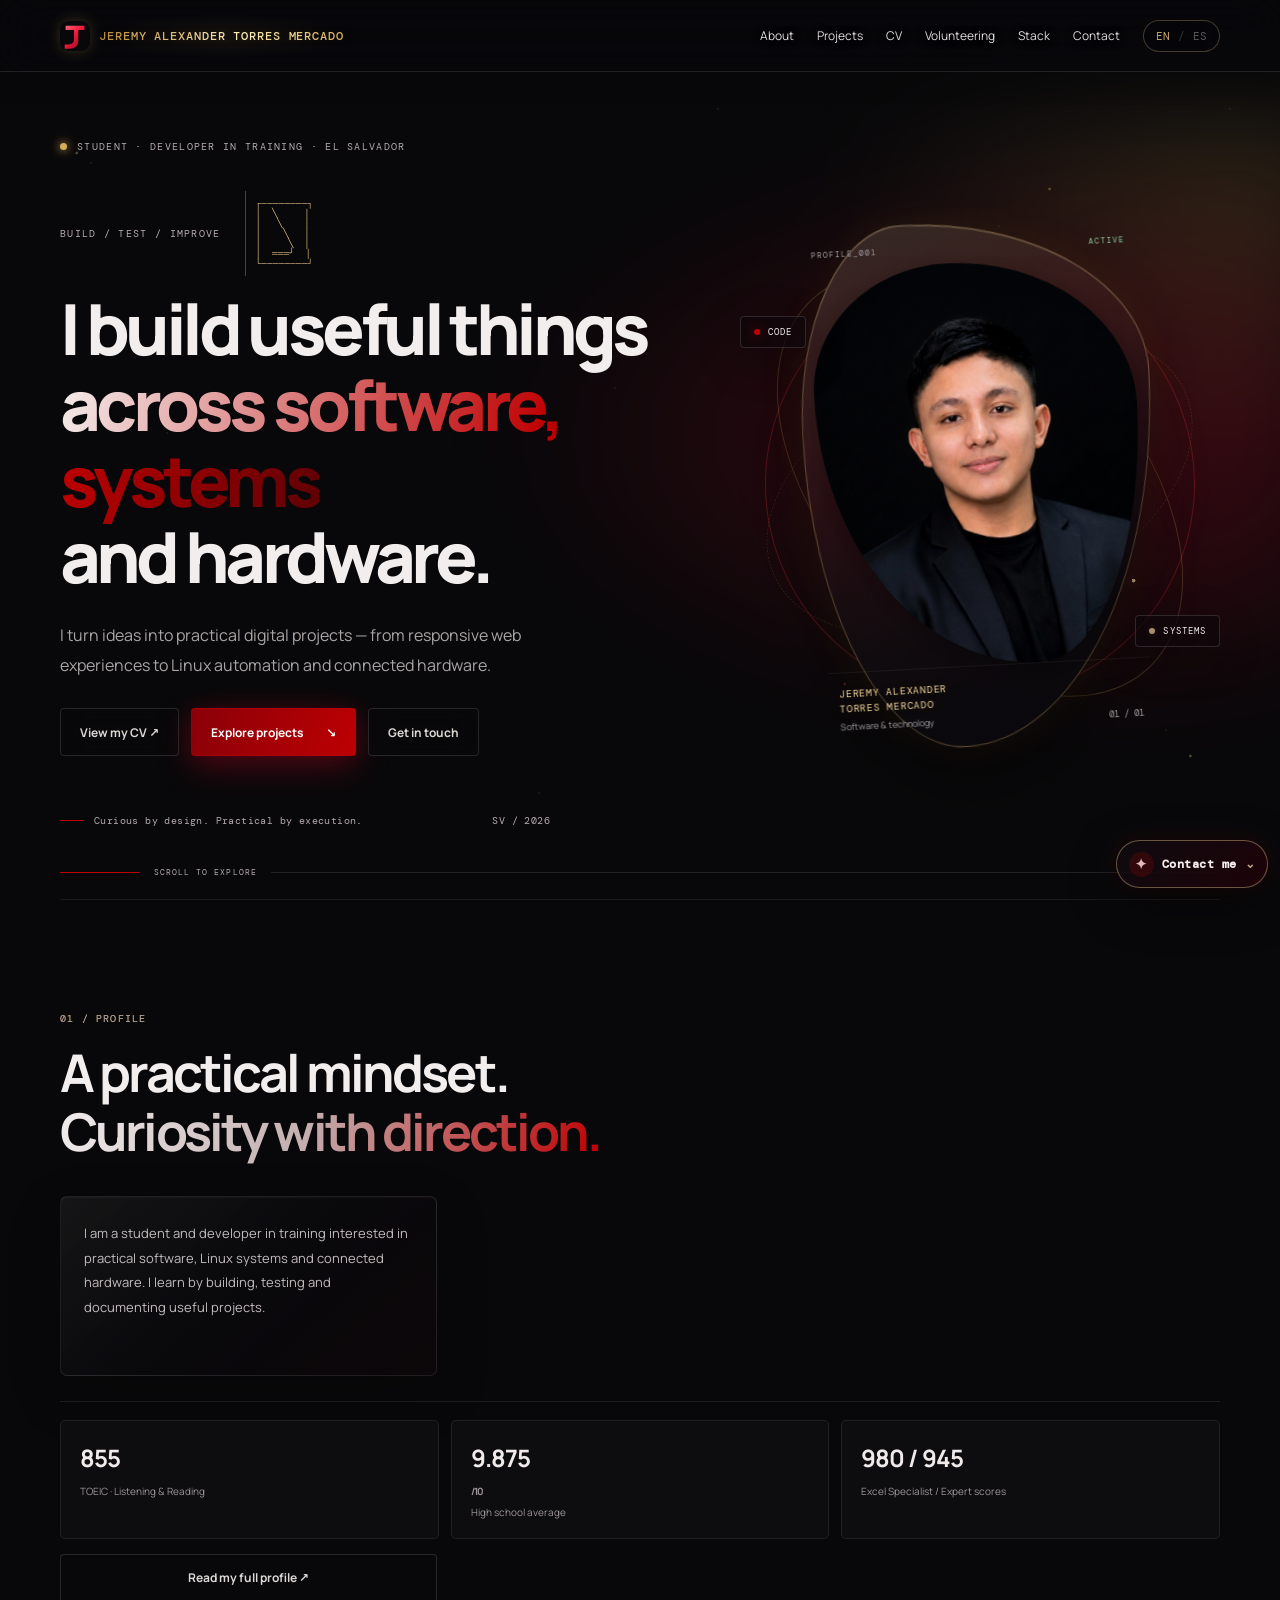
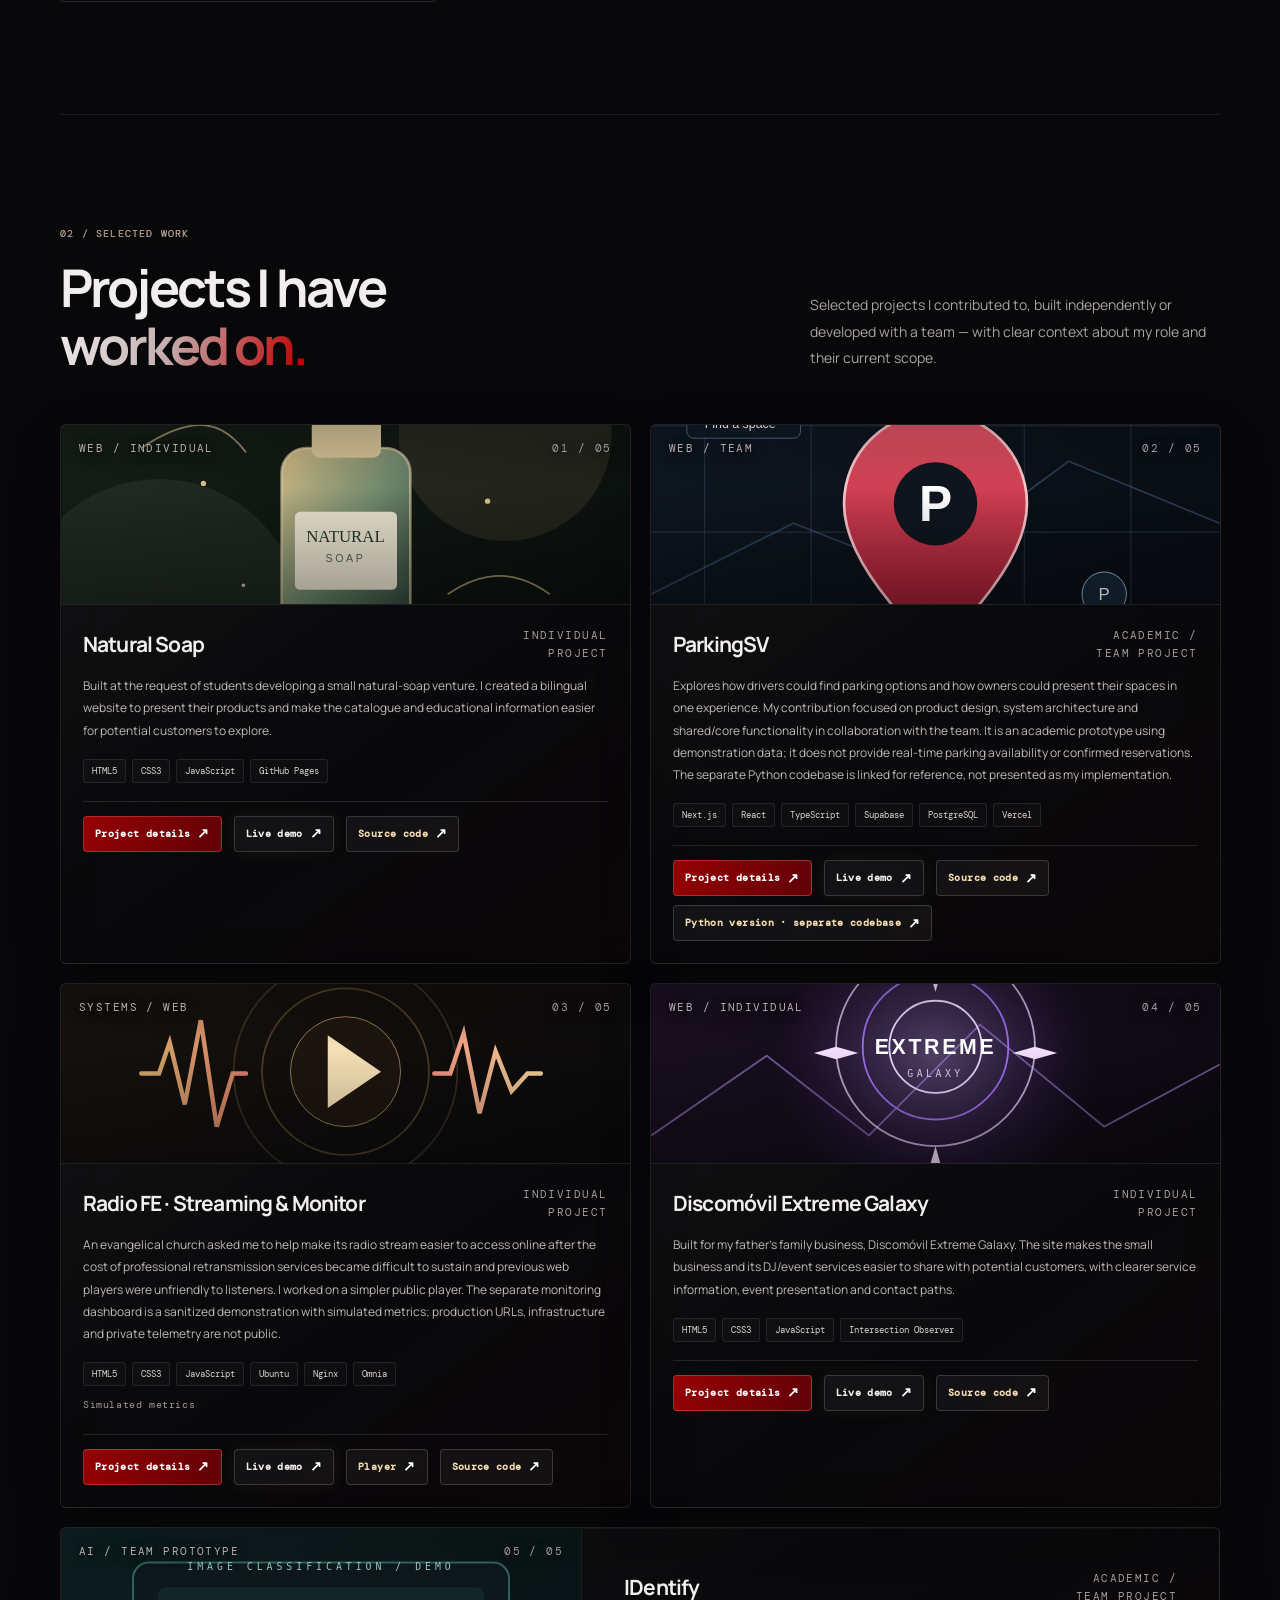
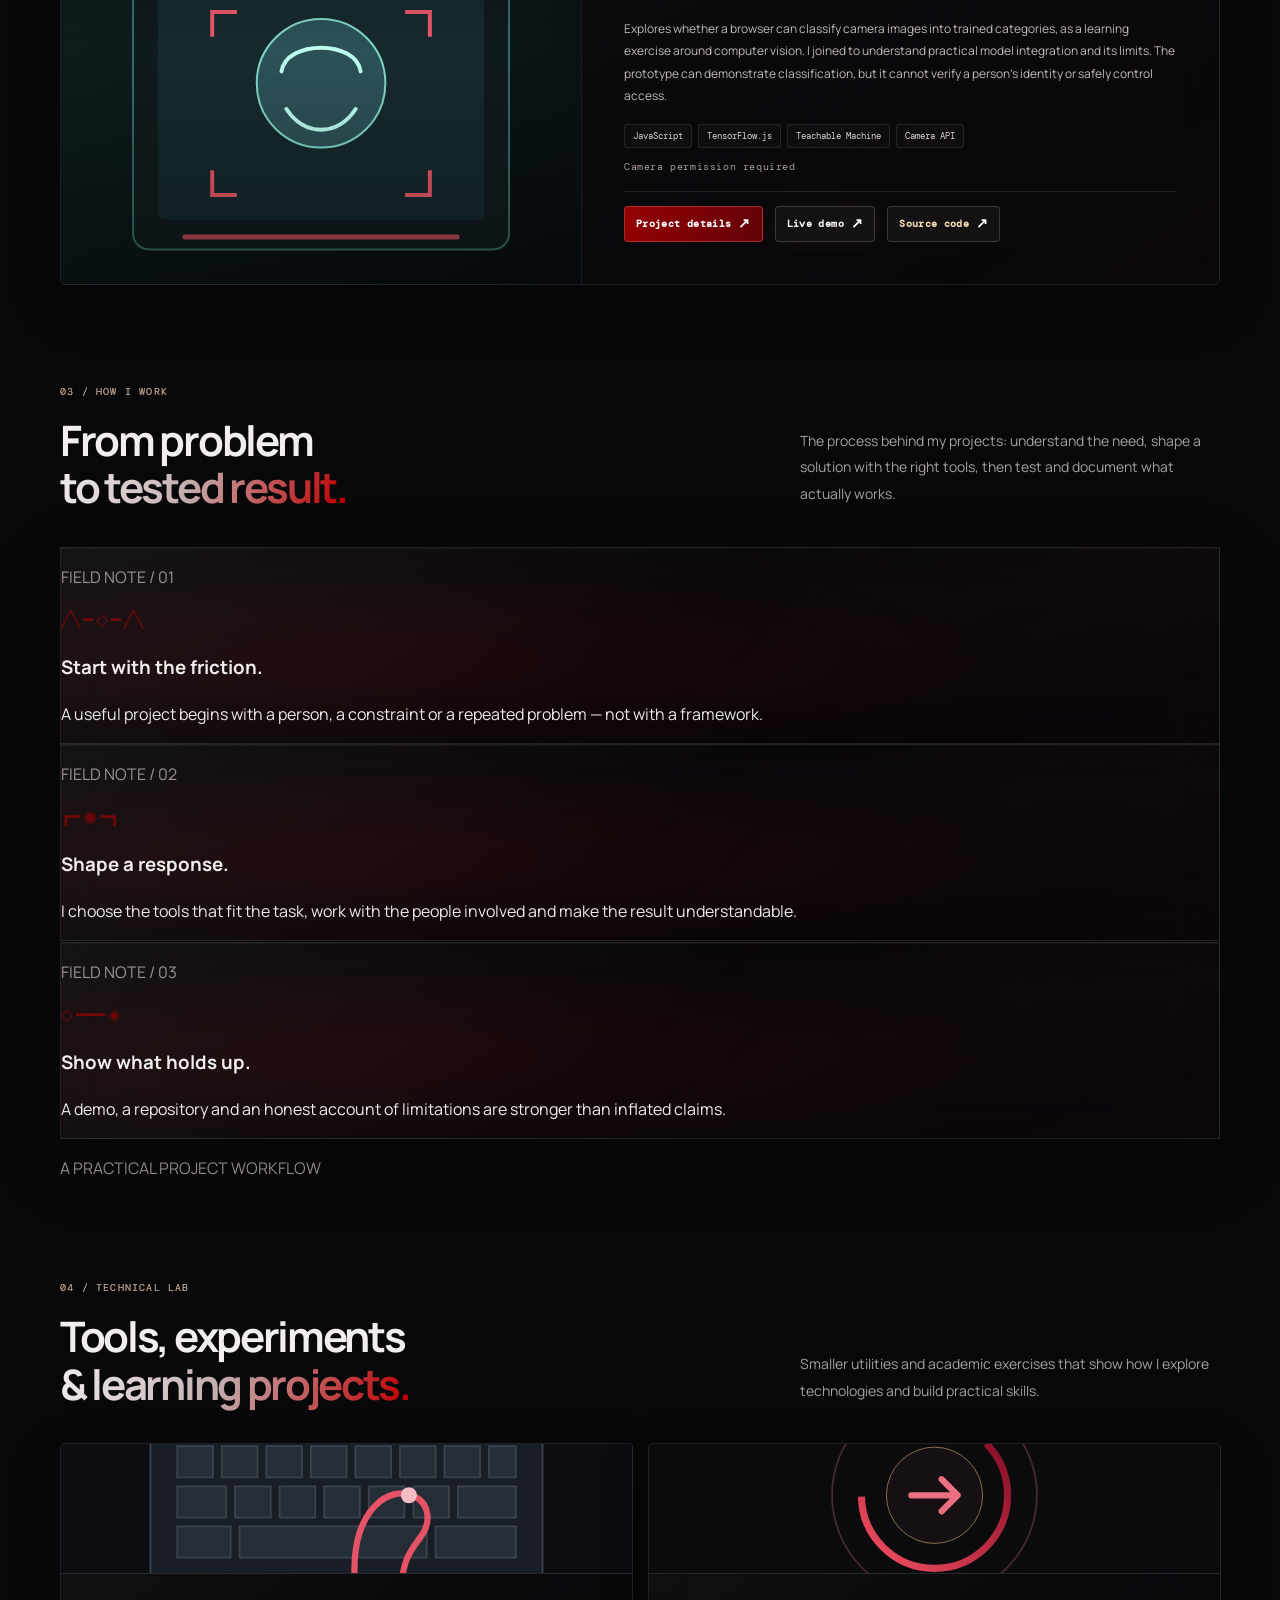
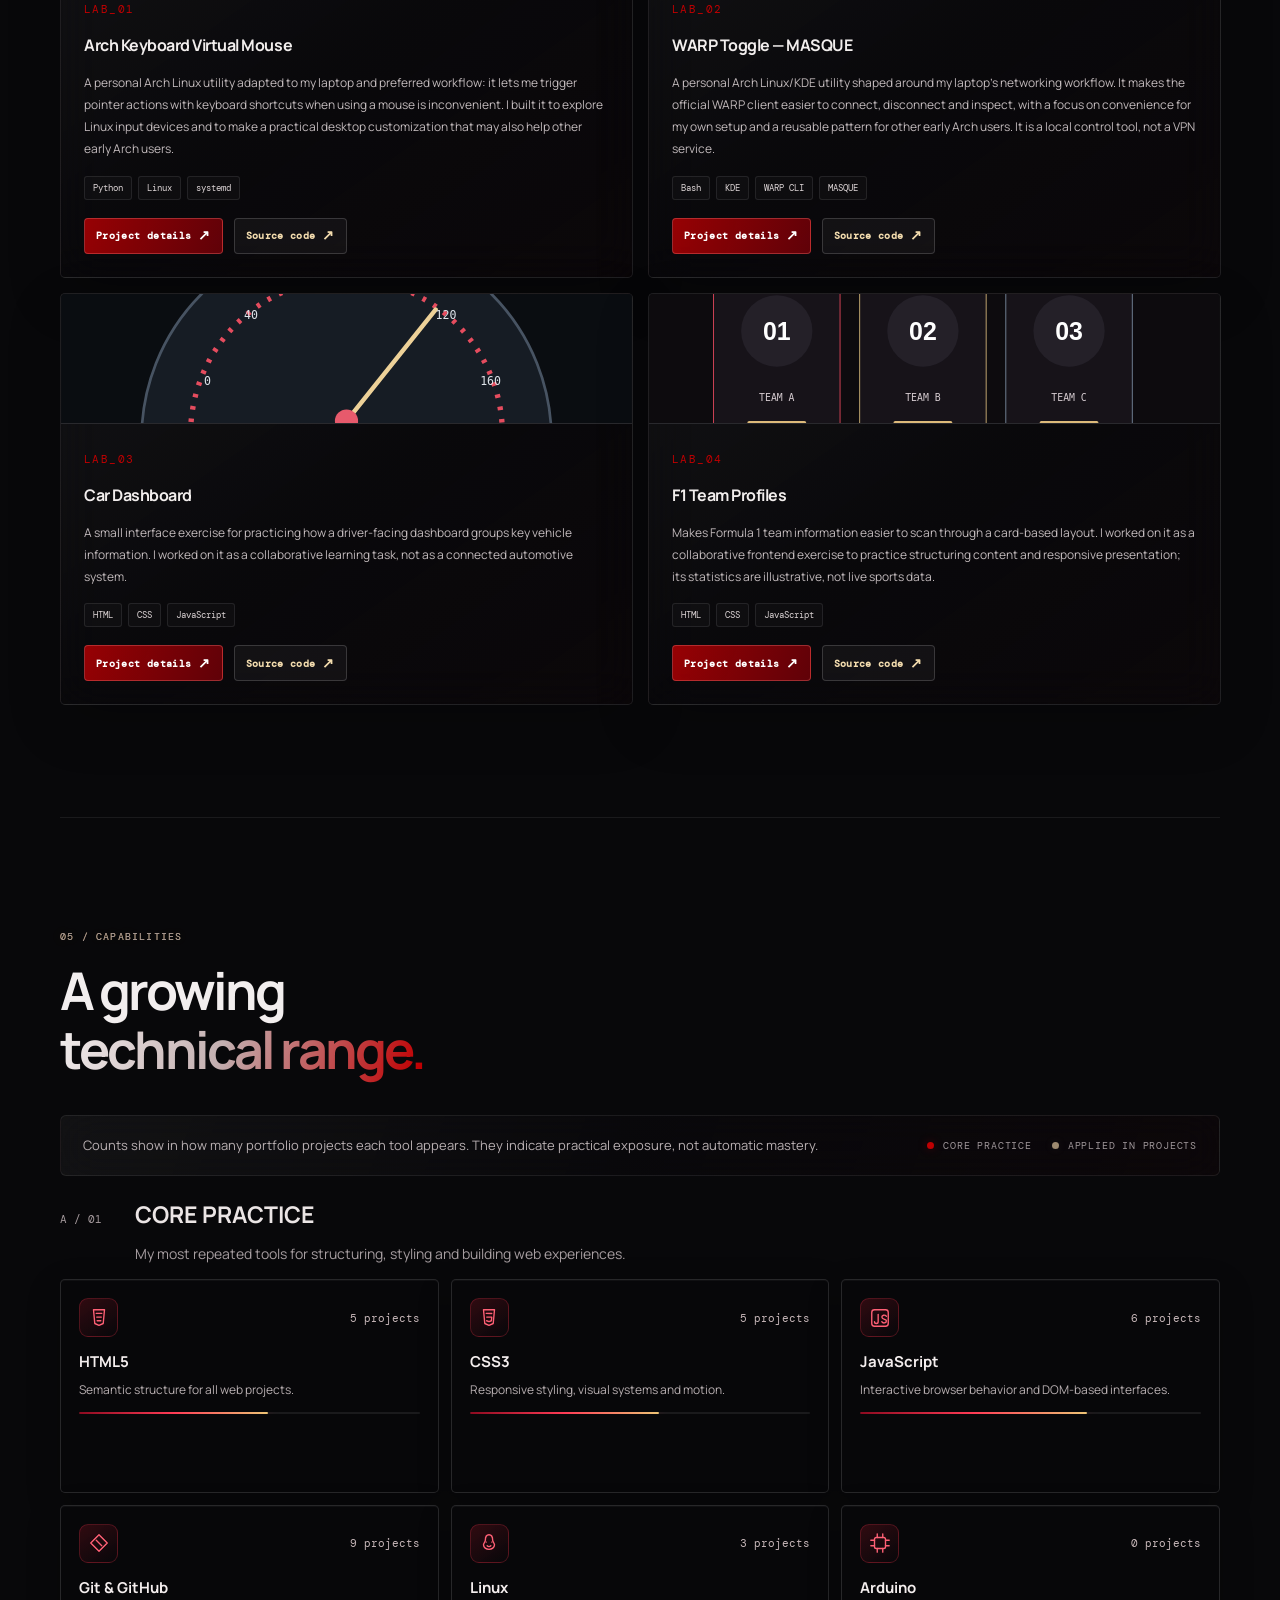
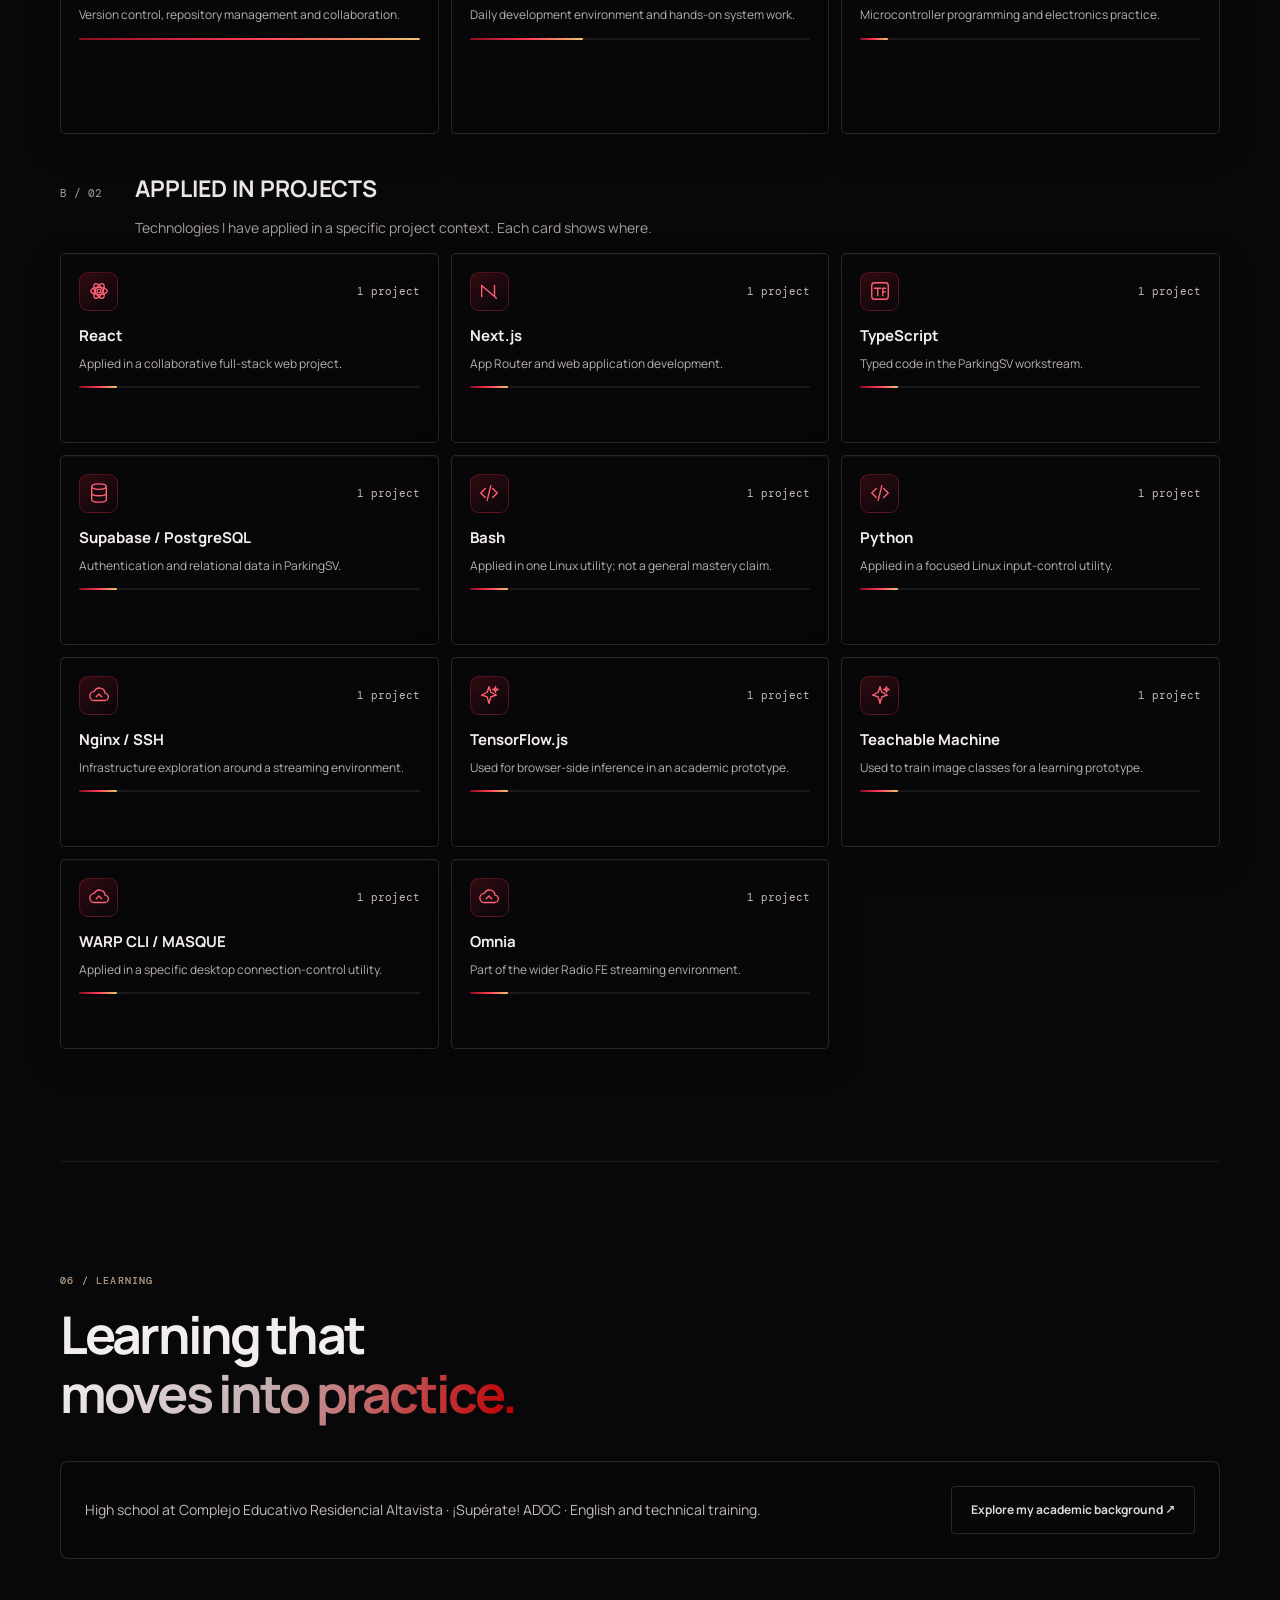
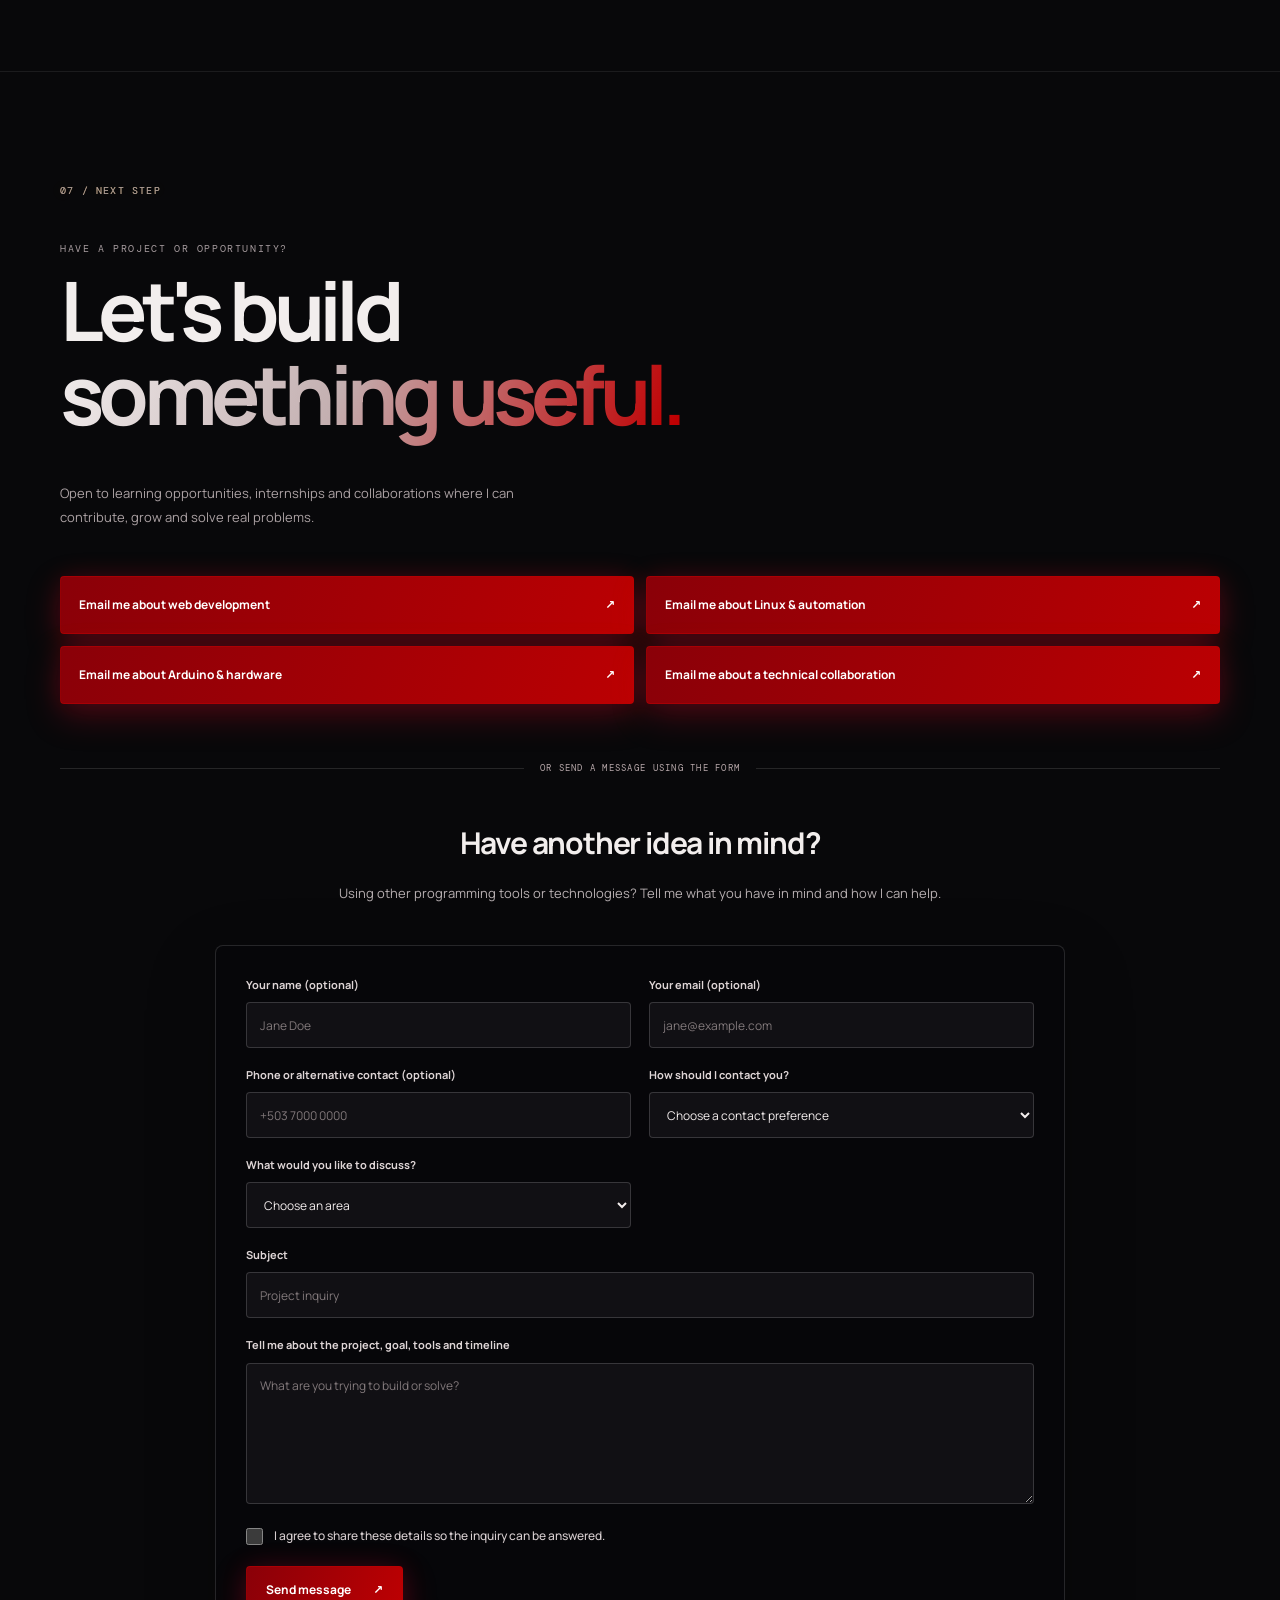
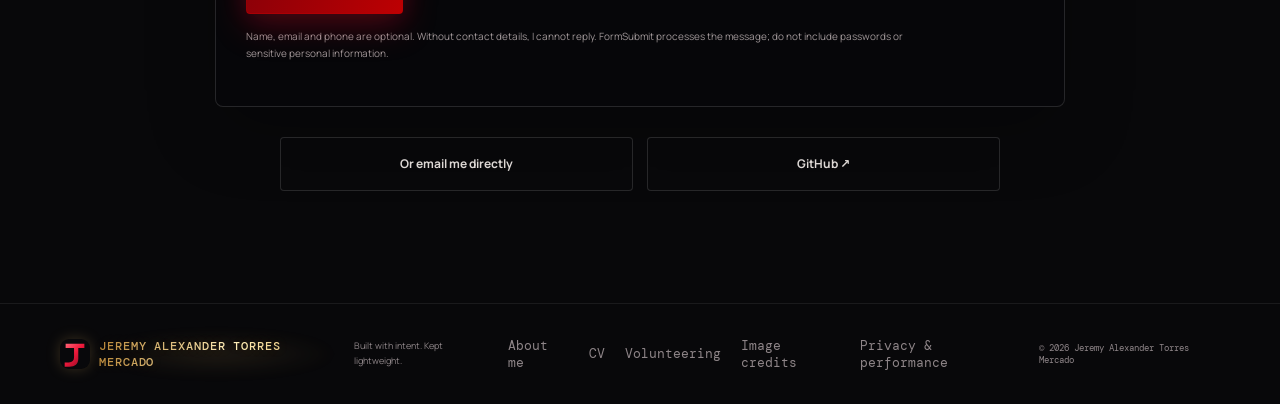
==== commit 669e317f: "Route portfolio contact form to project inbox and add contact preference" ====
--- a/index.html
+++ b/index.html
@@ -210,19 +210,22 @@
         </div>
 
         <div class="contact-divider"><span data-i18n="contactOr">OR SEND A MESSAGE USING THE FORM</span></div>
-        <div class="contact-form-heading">
+        <div class="contact-form-heading" id="contactFormAnchor">
           <h3 data-i18n="contactFormTitle">Have another idea in mind?</h3>
           <p data-i18n="contactFormIntro">Using other programming tools or technologies? Tell me what you have in mind and how I can help.</p>
         </div>
-        <form class="contact-form" id="contactForm" action="https://formsubmit.co/jeremy.torres.1.2026@gmail.com" method="POST">
+        <form class="contact-form" id="contactForm" action="https://formsubmit.co/parkingsv1@gmail.com" method="POST">
           <input type="hidden" name="_subject" value="New portfolio contact — Jeremy Torres">
           <input type="hidden" name="_template" value="table">
+          <input type="hidden" name="_replyto" value="">
+          <input type="hidden" name="_url" value="https://jeremy-megajs.github.io/Portfolio/index.html#contactForm">
           <input type="hidden" name="_captcha" value="true">
           <input type="text" name="_honey" class="contact-honeypot" tabindex="-1" autocomplete="off" aria-hidden="true">
           <div class="contact-form-grid">
-            <label><span data-i18n="formName">Your name</span><input name="name" type="text" autocomplete="name" required maxlength="100" placeholder="Jane Doe"></label>
-            <label><span data-i18n="formEmail">Your email</span><input name="email" type="email" autocomplete="email" required maxlength="160" placeholder="jane@example.com"></label>
-            <label><span data-i18n="formPhone">Phone or alternative contact (optional)</span><input name="phone" type="tel" autocomplete="tel" maxlength="40" placeholder="+1 555 000 0000"></label>
+            <label><span data-i18n="formName">Your name (optional)</span><input name="name" type="text" autocomplete="name" maxlength="100" placeholder="Jane Doe"></label>
+            <label><span data-i18n="formEmail">Your email (only if you choose email contact)</span><input name="email" id="contactEmail" type="email" autocomplete="email" maxlength="160" placeholder="jane@example.com"></label>
+            <label><span data-i18n="formPhone">Phone or alternative contact (optional)</span><input name="phone" type="tel" autocomplete="tel" maxlength="40" placeholder="+503 7000 0000"></label>
+            <label><span data-i18n="formContactMethod">How should I contact you?</span><select name="contact_method" id="contactMethod" required><option value="" data-i18n="formContactMethodPlaceholder">Choose a contact preference</option><option value="Email" data-i18n="formContactEmail">Email (provide it above)</option><option value="WhatsApp or phone" data-i18n="formContactPhone">WhatsApp or phone (include the number in your message)</option><option value="Social or professional account" data-i18n="formContactHandle">GitHub, Discord or another account (include your handle in the message)</option><option value="Anonymous / no reply needed" data-i18n="formContactAnonymous">Anonymous — no reply needed</option></select></label>
             <label><span data-i18n="formArea">What would you like to discuss?</span>
               <select name="area" id="contactArea" required>
                 <option value="" data-i18n="formAreaPlaceholder">Choose an area</option>
@@ -235,9 +238,9 @@
               </select>
             </label>
             <label class="contact-form-full"><span data-i18n="formSubject">Subject</span><input name="subject" type="text" required maxlength="140" placeholder="Project inquiry"></label>
-            <label class="contact-form-full"><span data-i18n="formMessage">Tell me about the project, goal, tools and timeline</span><textarea name="message" rows="6" required minlength="20" maxlength="5000" placeholder="What are you trying to build or solve?"></textarea></label>
+            <label class="contact-form-full"><span data-i18n="formMessage">Tell me about the project, goal, tools, timeline and your contact details if you want a reply</span><textarea name="message" rows="6" required minlength="20" maxlength="5000" placeholder="What are you trying to build or solve?"></textarea></label>
           </div>
-          <div class="contact-consent"><label><input type="checkbox" name="consent" required><span data-i18n="formConsent">I agree to send these details to Jeremy so he can respond to my inquiry.</span></label></div>
+          <div class="contact-consent"><label><input type="checkbox" name="consent" required><span data-i18n="formConsent">I agree to send this message to Jeremy. I have stated how I prefer to be contacted.</span></label></div>
           <button class="button button-primary contact-submit" type="submit"><span data-i18n="formSubmit">Send message</span> ↗</button>
           <p class="contact-form-note" data-i18n="formPrivacy">Your details will be used only to reply to your inquiry. Please do not include passwords or sensitive personal information.</p>
         </form>
--- a/assets/css/styles.css
+++ b/assets/css/styles.css
@@ -1297,3 +1297,15 @@
 /* Ensure orbital particles animate despite the site's global static-background reset */
 .hero-visual::before{animation:particleDrift 19s linear infinite!important}
 .hero-visual::after{animation:particleRing 32s linear infinite!important}
+
+/* Contact flow: reliable anchor and viewport-safe floating control */
+#contactFormAnchor{scroll-margin-top:96px}
+.floating-contact{position:fixed!important;right:max(12px,env(safe-area-inset-right))!important;left:auto!important;bottom:max(12px,env(safe-area-inset-bottom))!important;z-index:90!important;width:max-content!important;max-width:calc(100vw - 24px)!important;box-sizing:border-box!important}
+.floating-contact-main{display:flex!important;align-items:center!important;justify-content:center!important;box-sizing:border-box!important;width:max-content!important;max-width:calc(100vw - 24px)!important;min-width:0!important;white-space:nowrap!important;gap:8px!important;padding-inline:12px!important}
+.floating-contact-menu{box-sizing:border-box!important;width:min(260px,calc(100vw - 24px))!important;max-width:calc(100vw - 24px)!important;right:0!important;left:auto!important}
+.contact-form label input[type="email"]{min-width:0}
+@media(max-width:400px){
+  .floating-contact{right:max(8px,env(safe-area-inset-right))!important;max-width:calc(100vw - 16px)!important}
+  .floating-contact-main{max-width:calc(100vw - 16px)!important;padding-inline:10px!important;font-size:11px!important}
+  .floating-contact-menu{width:min(240px,calc(100vw - 16px))!important;max-width:calc(100vw - 16px)!important}
+}
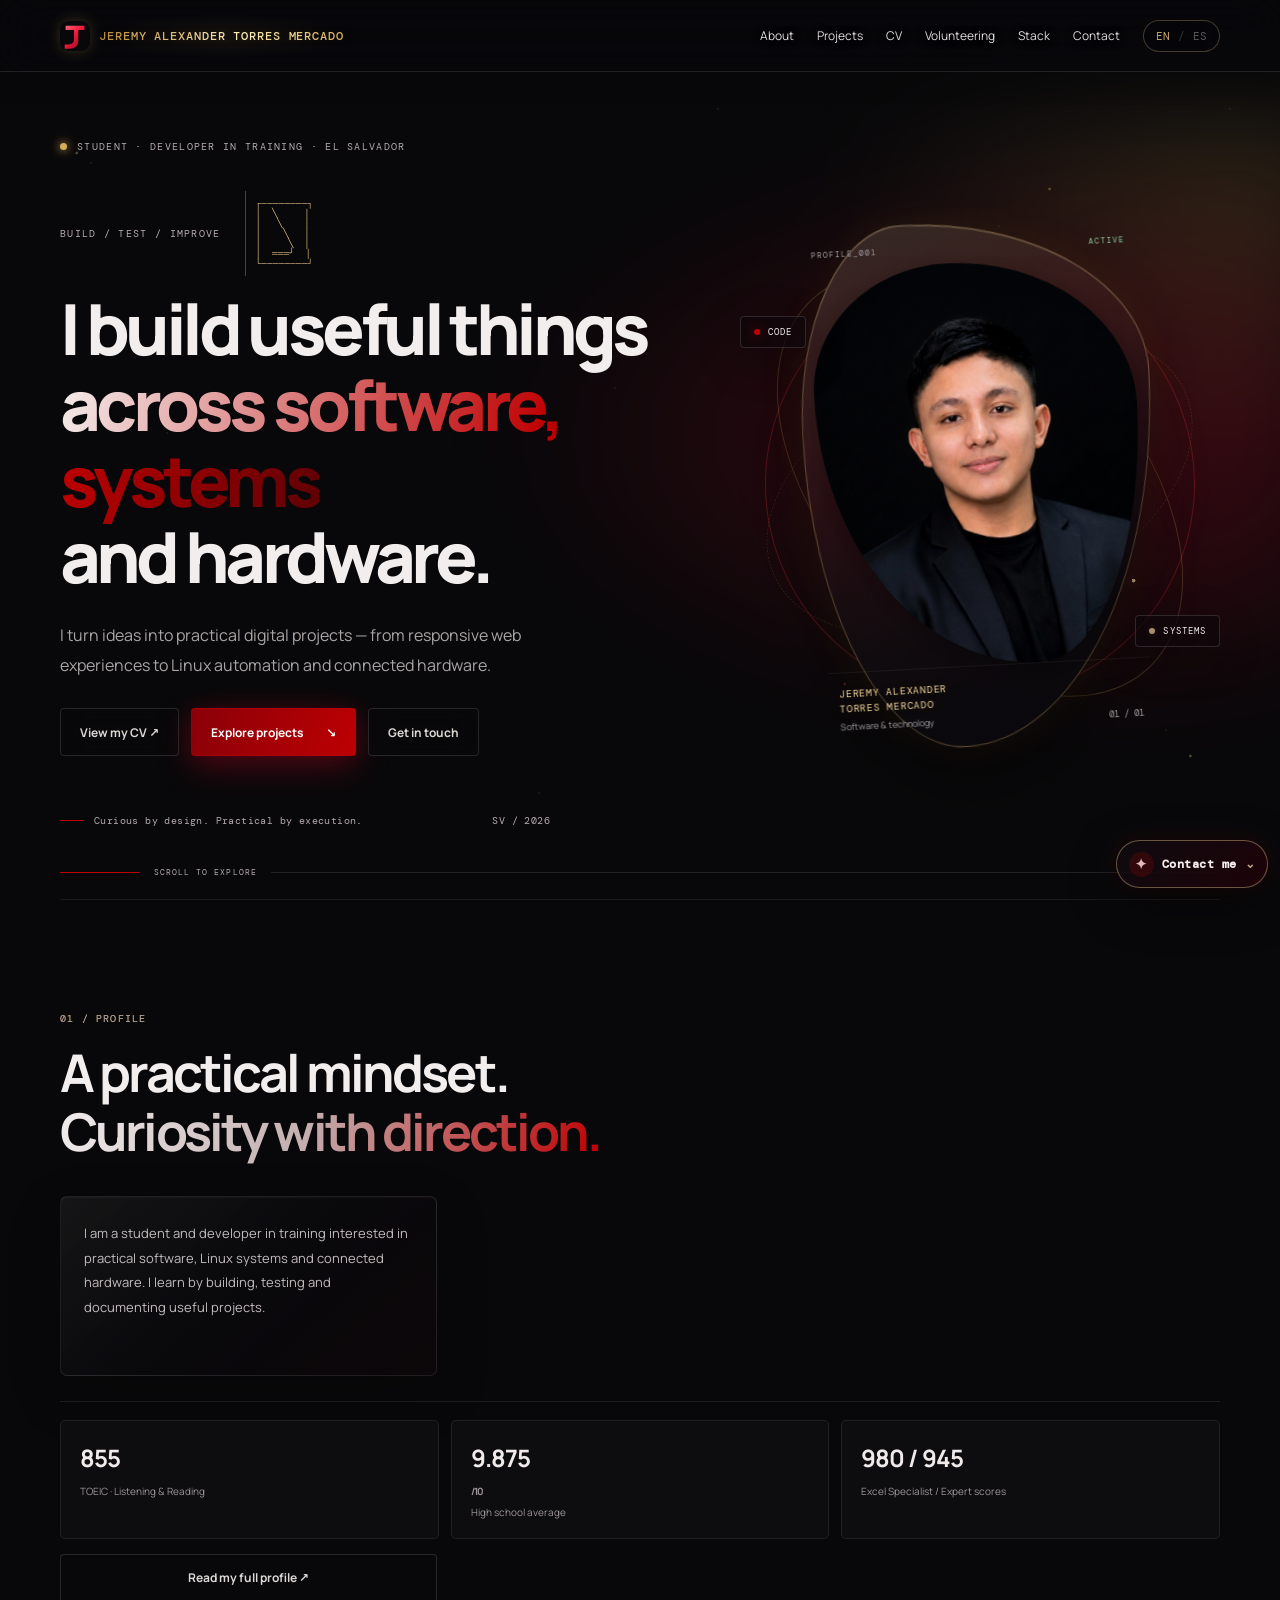
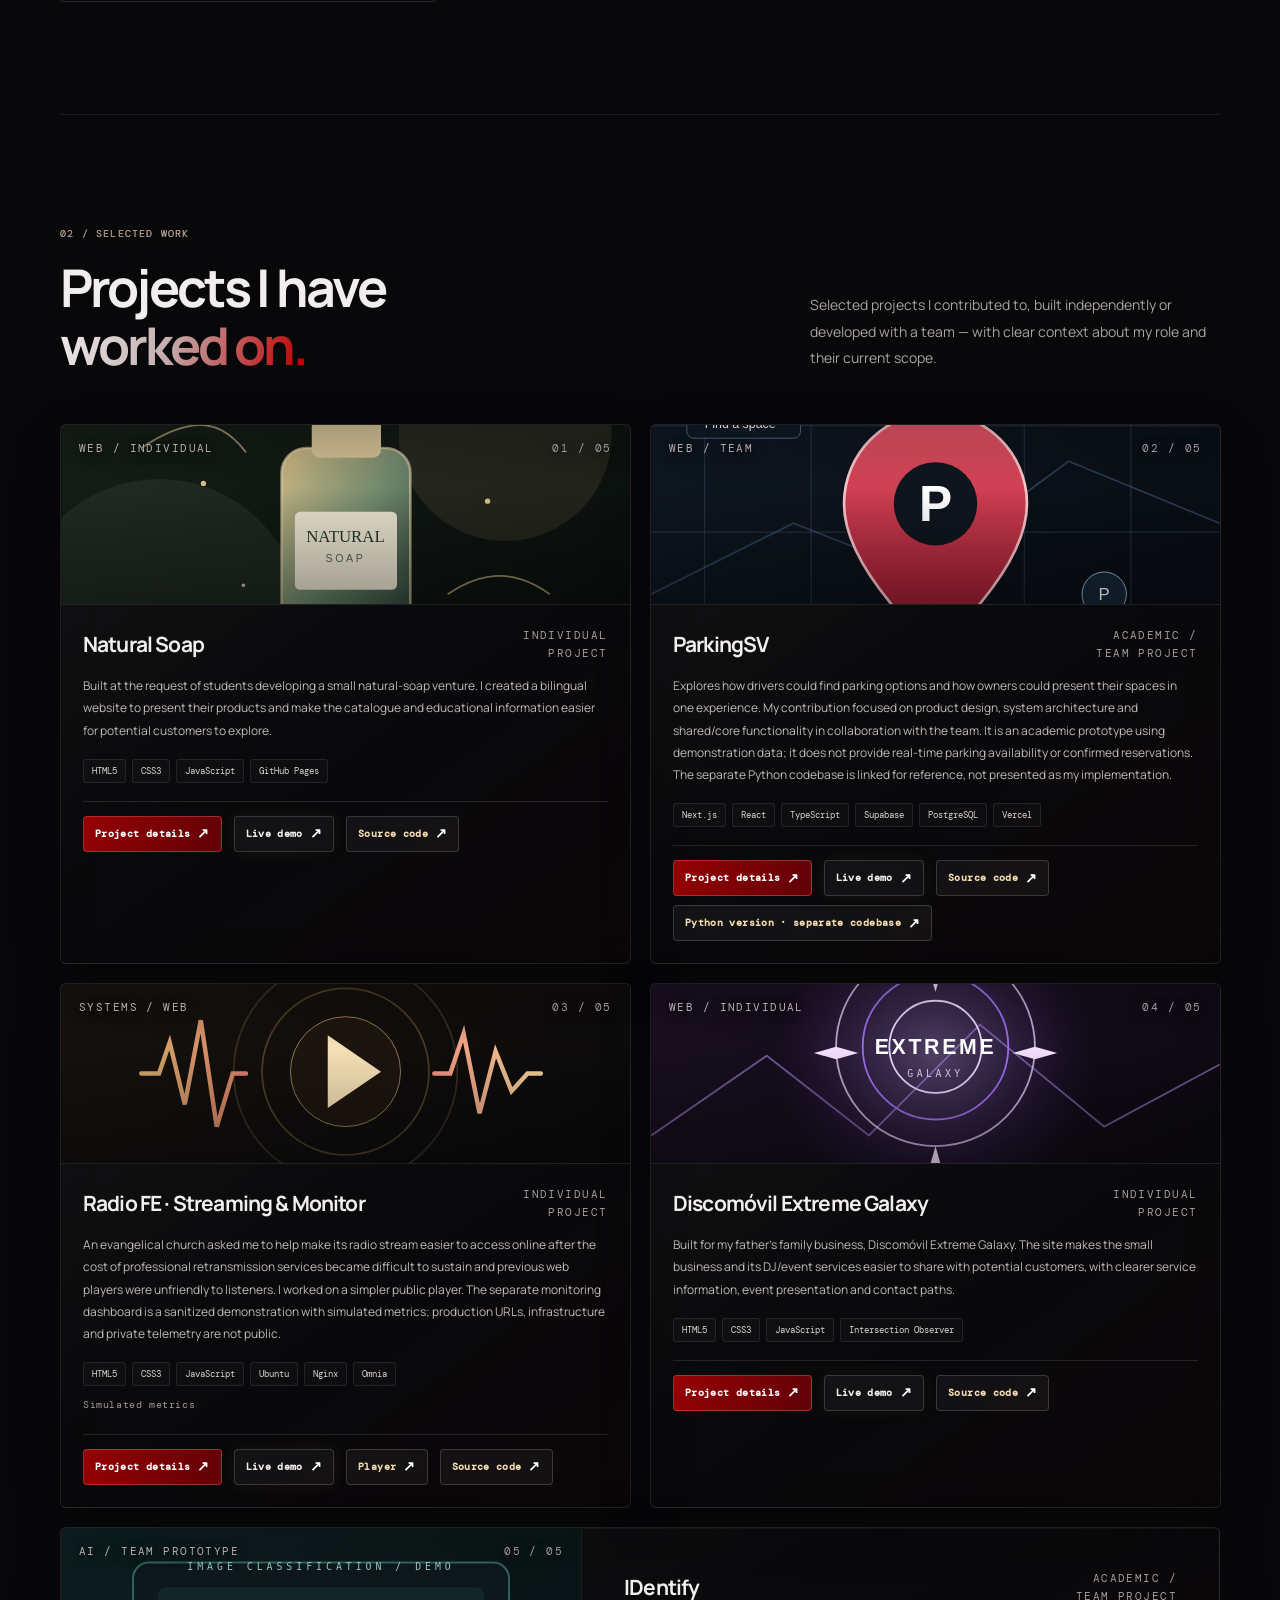
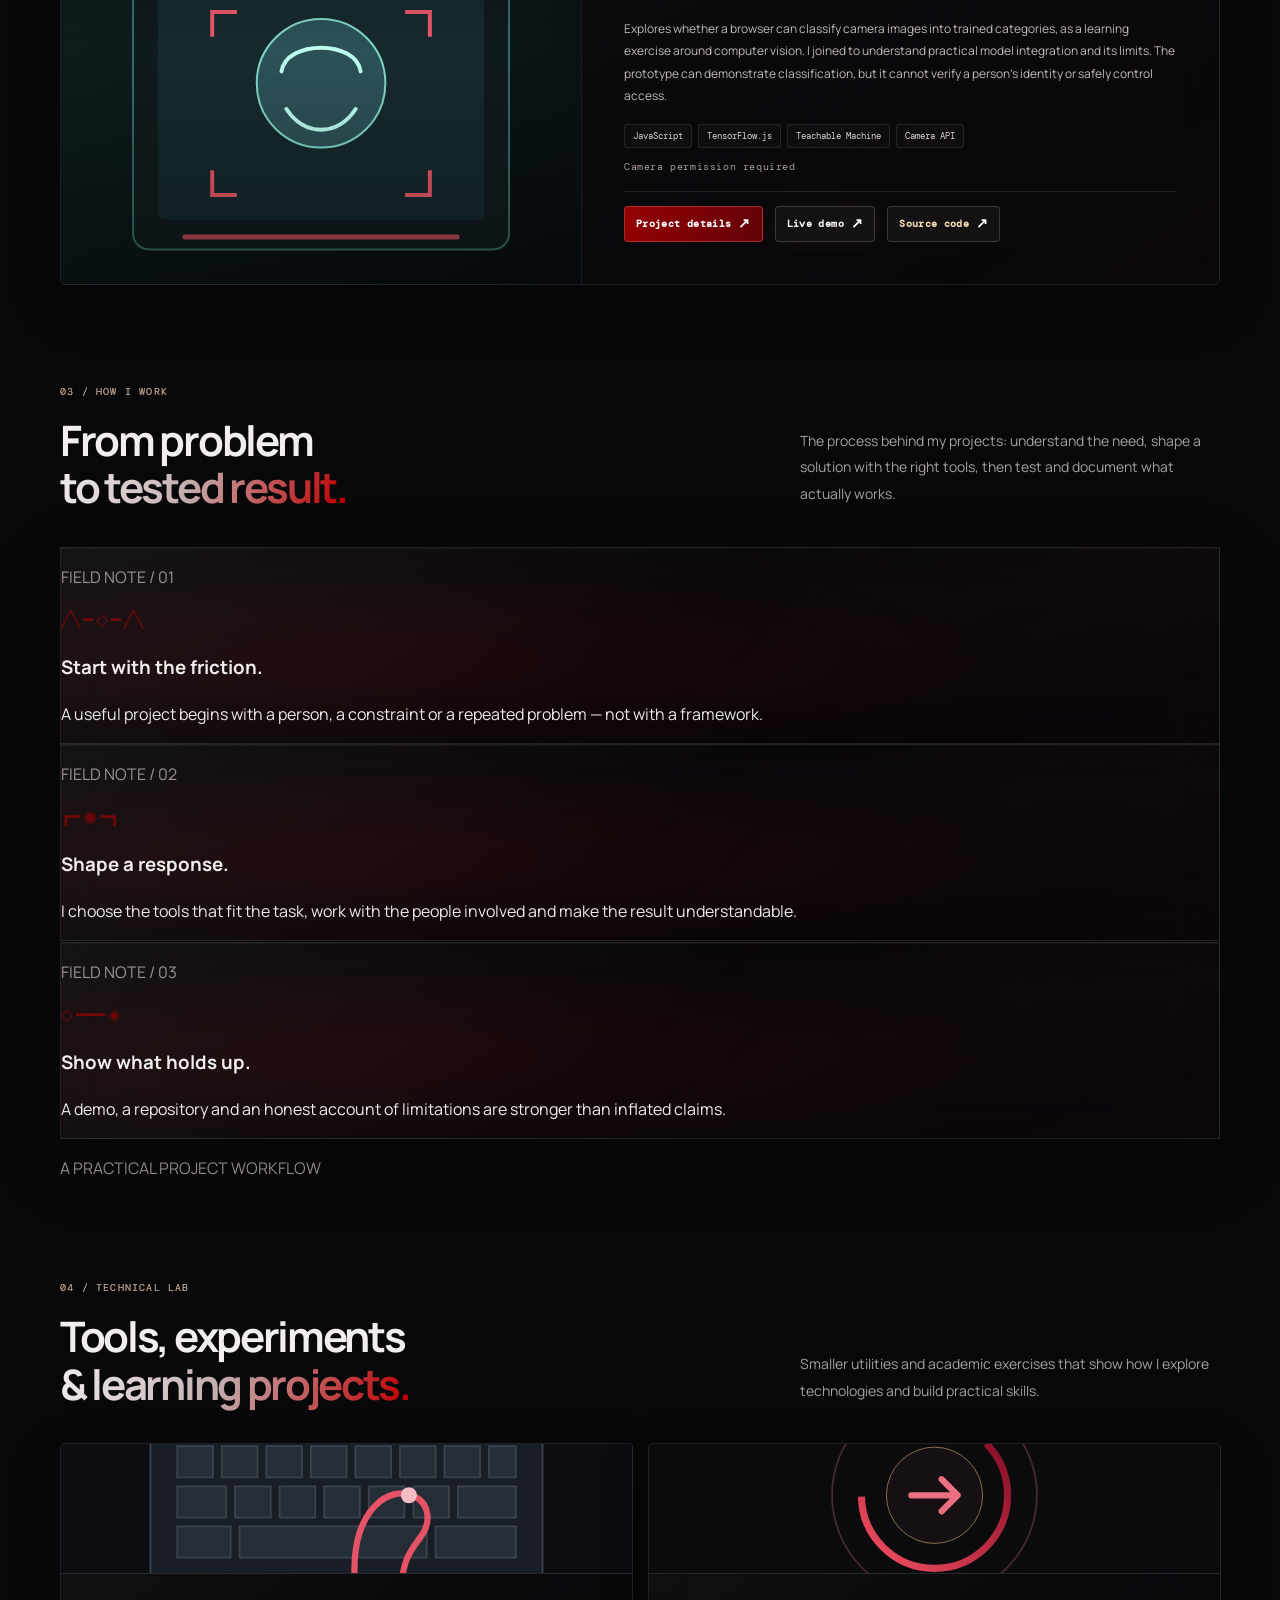
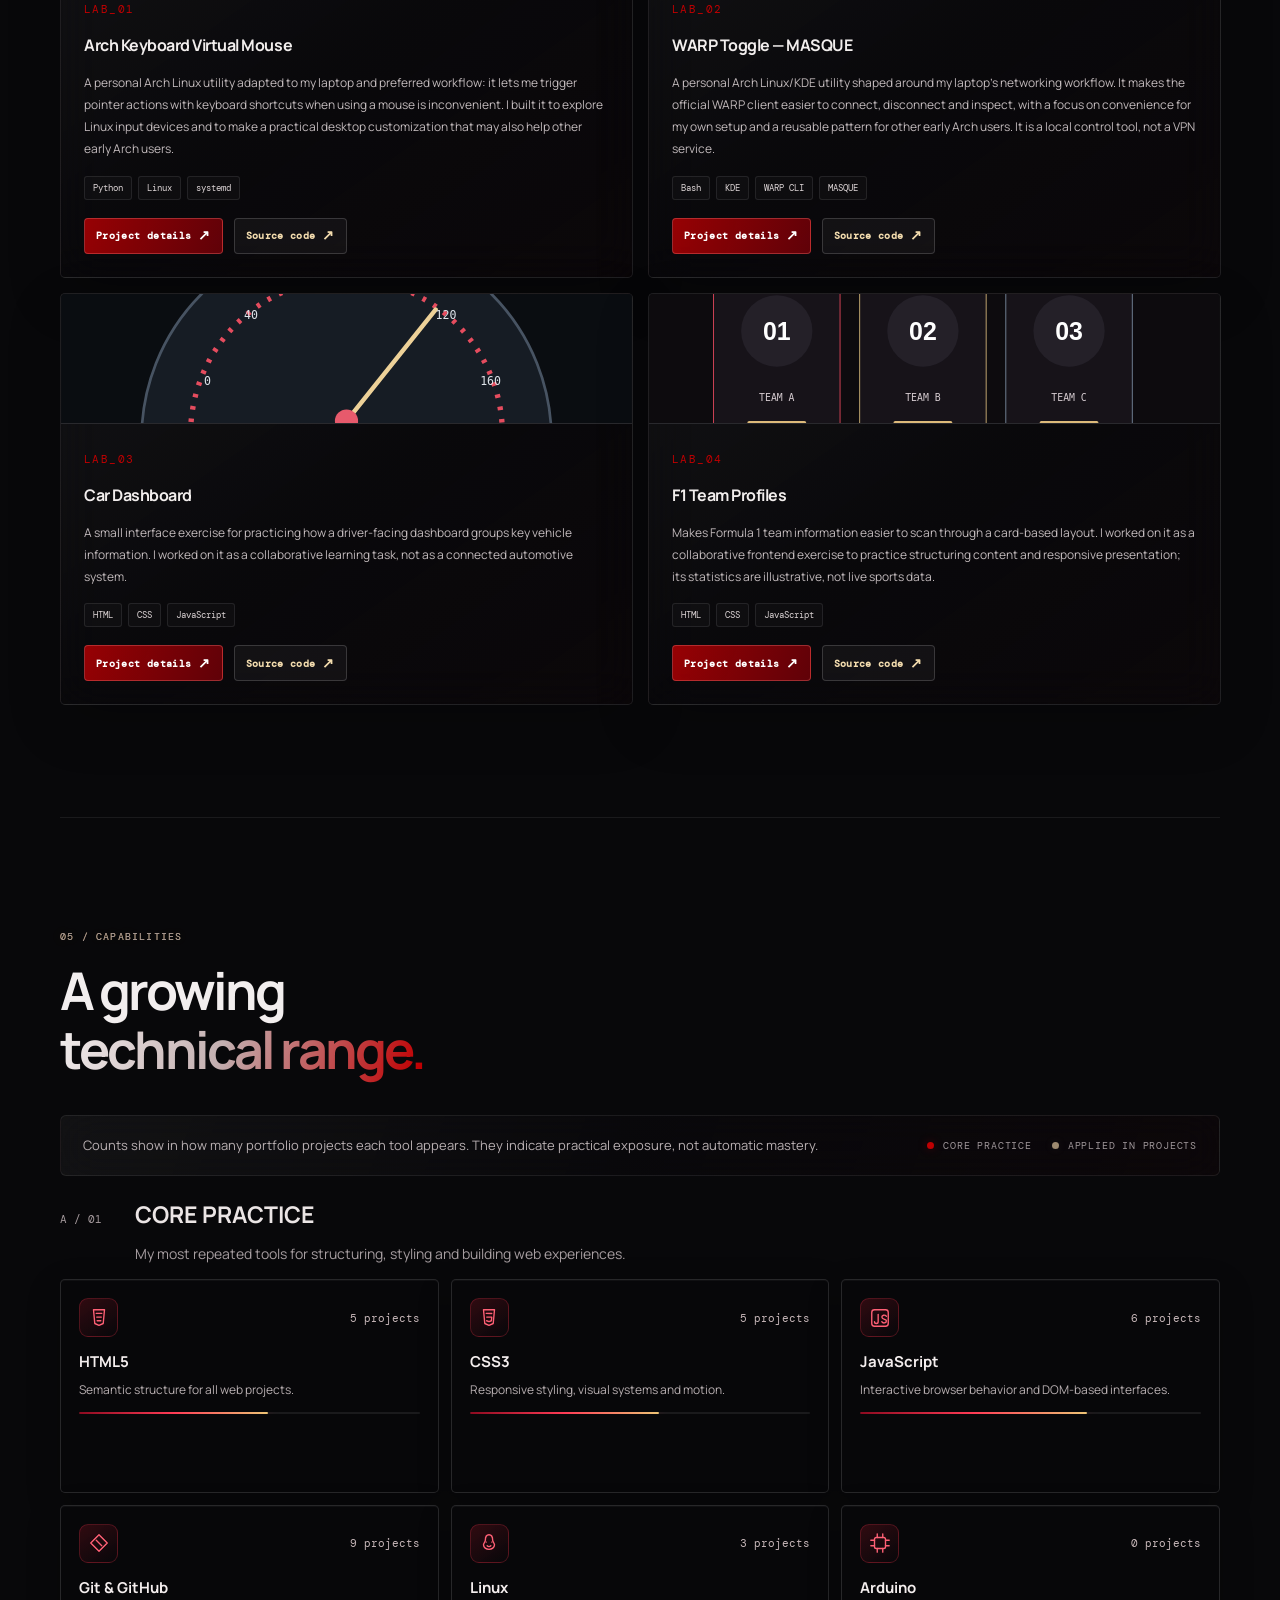
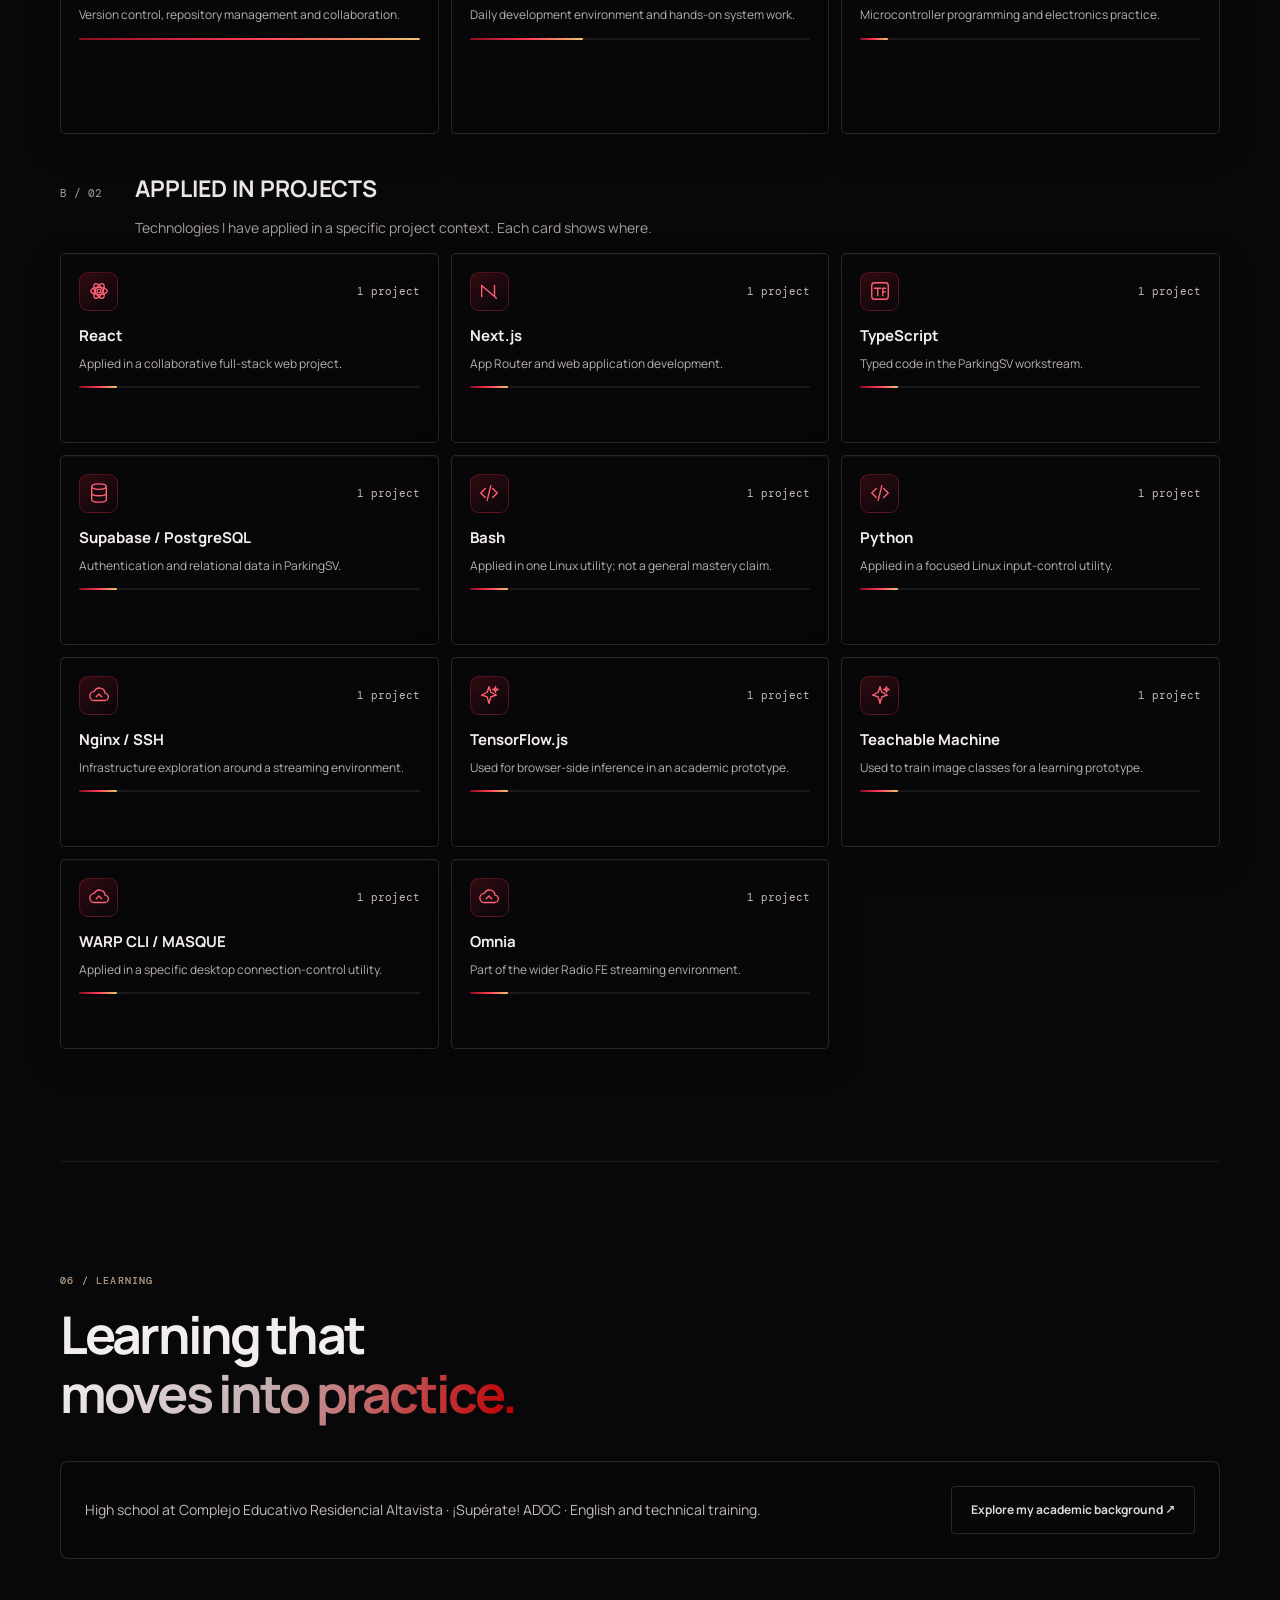
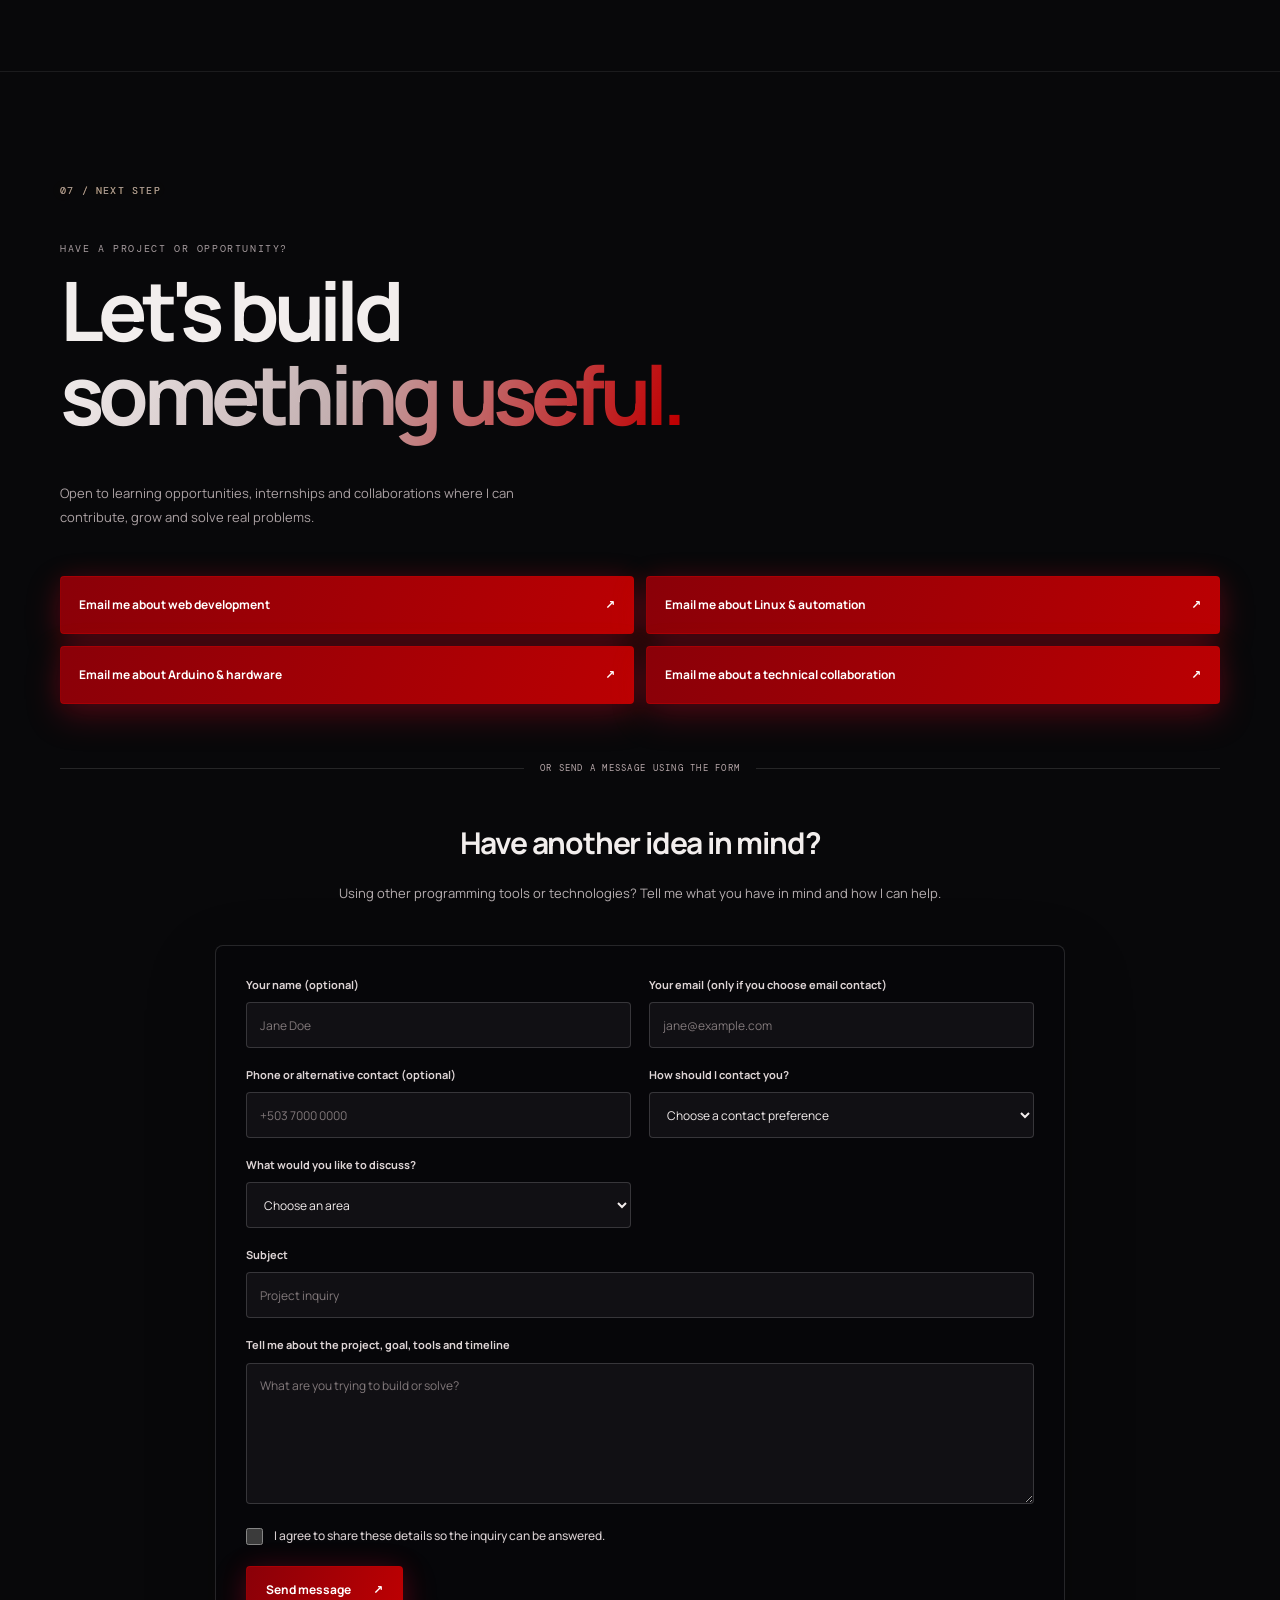
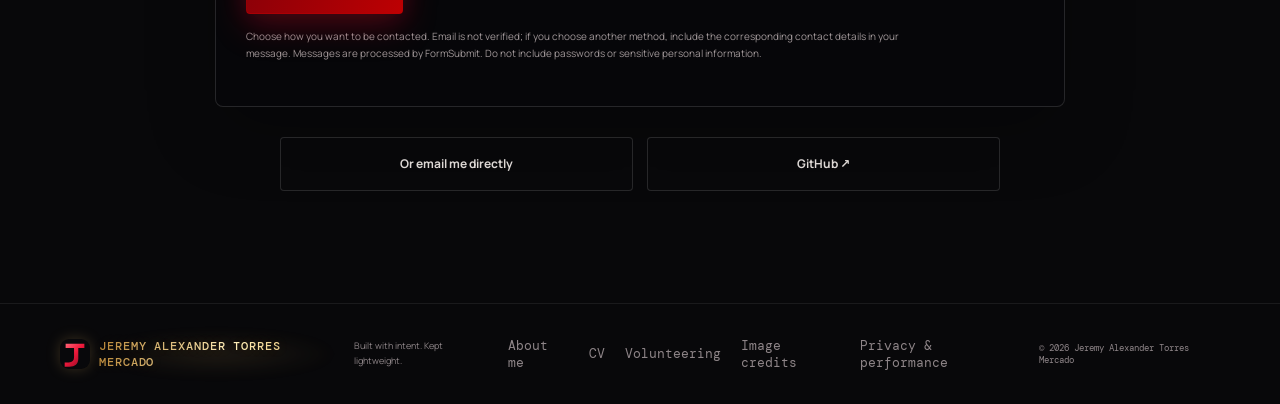
==== commit 775f9aa9: "Update portfolio contact recipient" ====
--- a/index.html
+++ b/index.html
@@ -214,7 +214,7 @@
           <h3 data-i18n="contactFormTitle">Have another idea in mind?</h3>
           <p data-i18n="contactFormIntro">Using other programming tools or technologies? Tell me what you have in mind and how I can help.</p>
         </div>
-        <form class="contact-form" id="contactForm" action="https://formsubmit.co/parkingsv1@gmail.com" method="POST">
+        <form class="contact-form" id="contactForm" action="https://formsubmit.co/jeremy.torres.1.2026@gmail.com" method="POST">
           <input type="hidden" name="_subject" value="New portfolio contact — Jeremy Torres">
           <input type="hidden" name="_template" value="table">
           <input type="hidden" name="_replyto" value="">
--- a/assets/css/styles.css
+++ b/assets/css/styles.css
@@ -1309,3 +1309,24 @@
   .floating-contact-main{max-width:calc(100vw - 16px)!important;padding-inline:10px!important;font-size:11px!important}
   .floating-contact-menu{width:min(240px,calc(100vw - 16px))!important;max-width:calc(100vw - 16px)!important}
 }
+
+/* Mobile: replace the floating Contact Me pill with a discreet next-step arrow. */
+.mobile-next-step{display:none}
+@media(max-width:680px){
+  .floating-contact{display:none!important}
+  .mobile-next-step{
+    display:grid;place-items:center;position:fixed;right:max(17px,env(safe-area-inset-right));bottom:max(18px,env(safe-area-inset-bottom));z-index:95;
+    width:48px;height:48px;border-radius:50%;font-size:28px;font-weight:800;line-height:1;
+    color:#fff1d0;background:linear-gradient(145deg,rgba(255,35,54,.96),rgba(115,8,23,.96));
+    border:1px solid rgba(255,220,151,.9);
+    box-shadow:0 0 10px rgba(255,32,54,.8),0 0 24px rgba(255,32,54,.42),0 0 34px rgba(216,171,85,.28),inset 0 0 12px rgba(255,224,160,.18);
+    text-shadow:0 0 8px rgba(255,230,170,.95);
+    animation:mobileArrowGlow 2.2s ease-in-out infinite;
+  }
+  .mobile-next-step:active{transform:scale(.94)}
+}
+@keyframes mobileArrowGlow{
+  0%,100%{box-shadow:0 0 8px rgba(255,32,54,.68),0 0 18px rgba(255,32,54,.3),0 0 25px rgba(216,171,85,.2),inset 0 0 10px rgba(255,224,160,.16)}
+  50%{box-shadow:0 0 13px rgba(255,32,54,.95),0 0 29px rgba(255,32,54,.55),0 0 38px rgba(216,171,85,.42),inset 0 0 14px rgba(255,224,160,.25)}
+}
+@media(prefers-reduced-motion:reduce){.mobile-next-step{animation:none}}
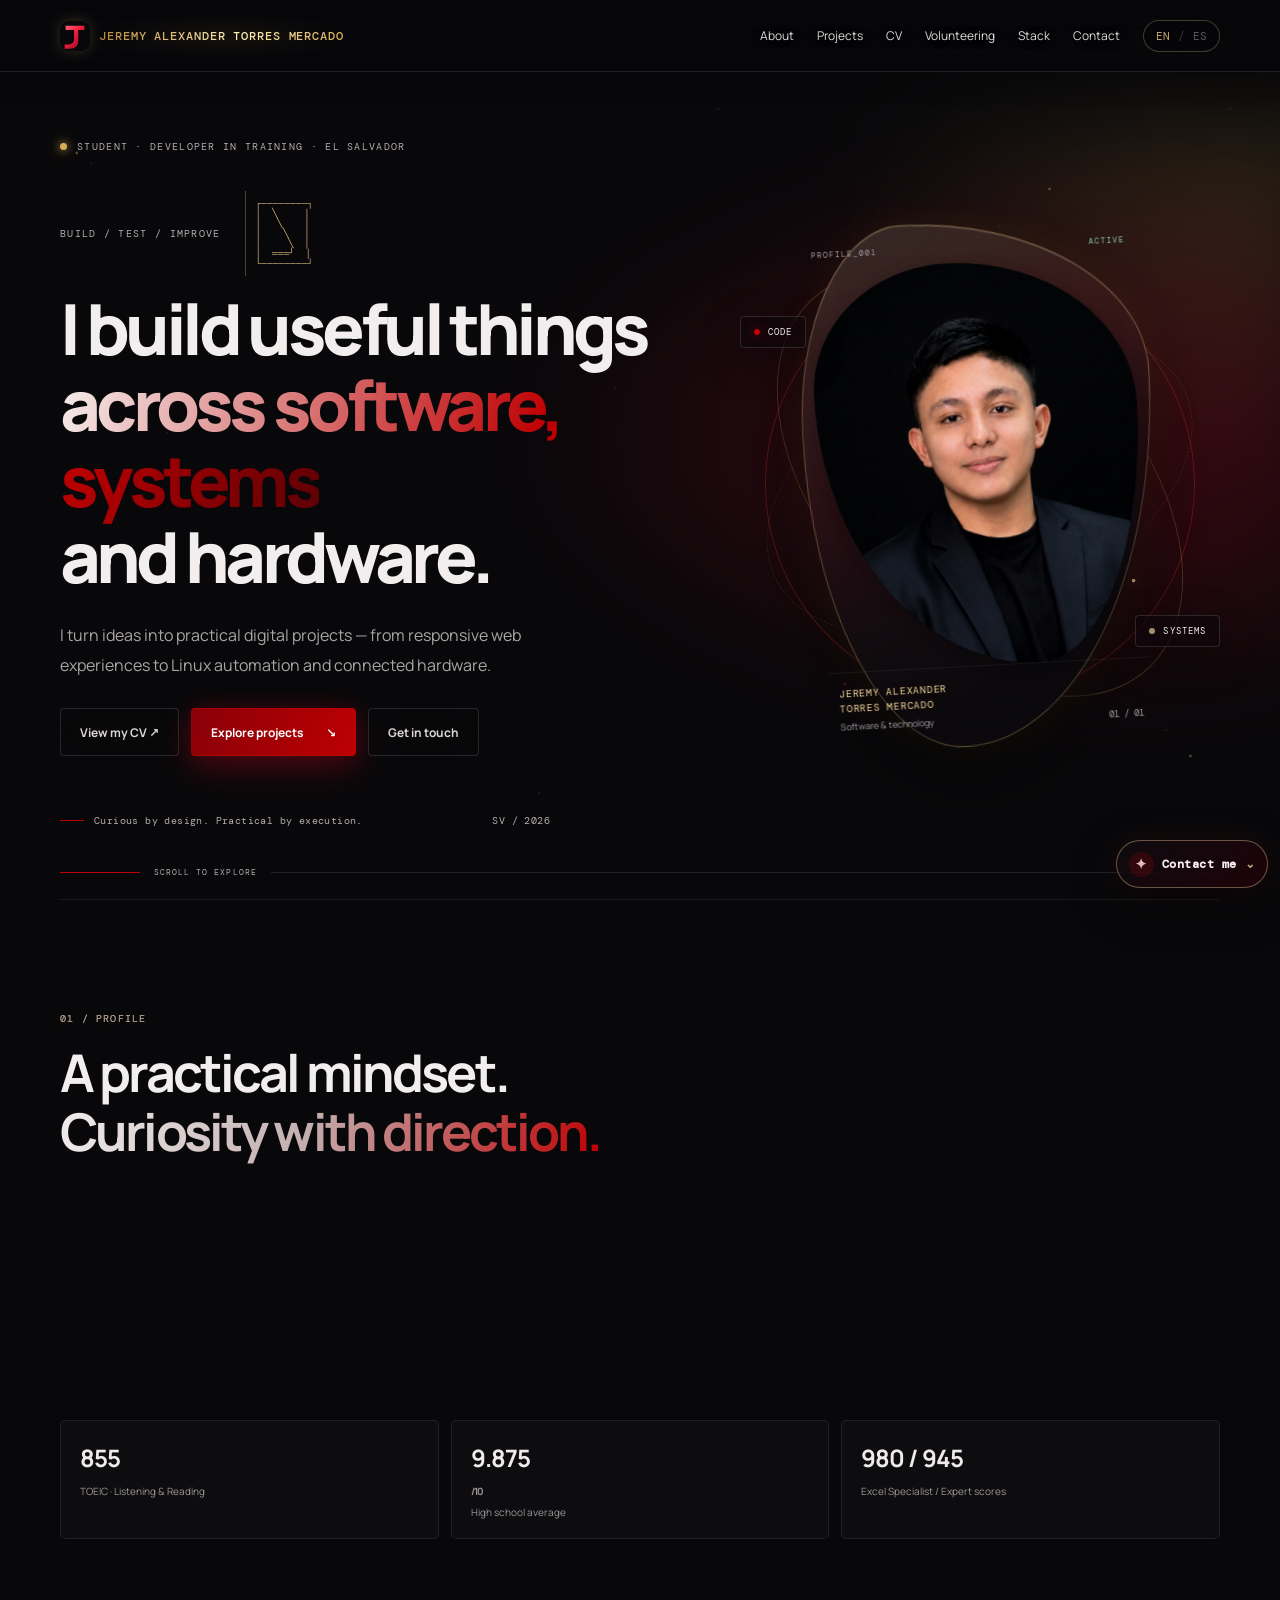
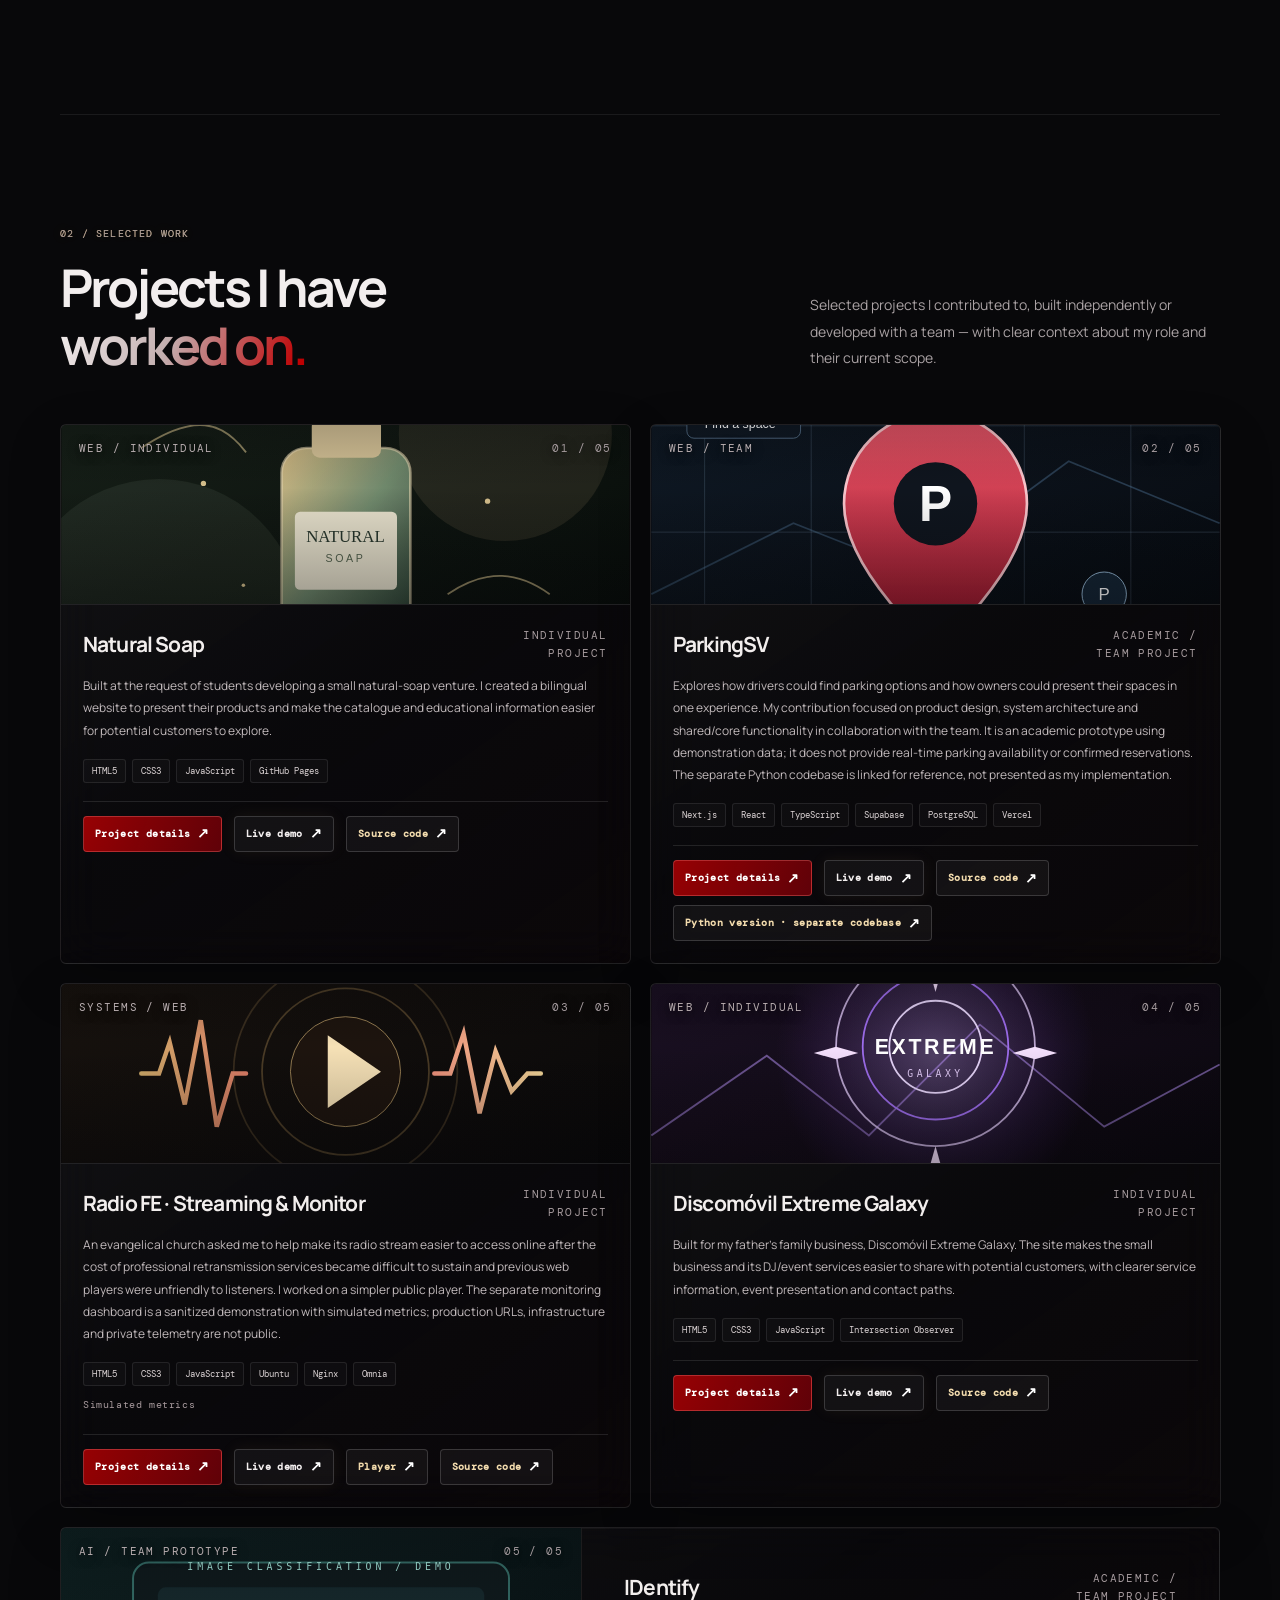
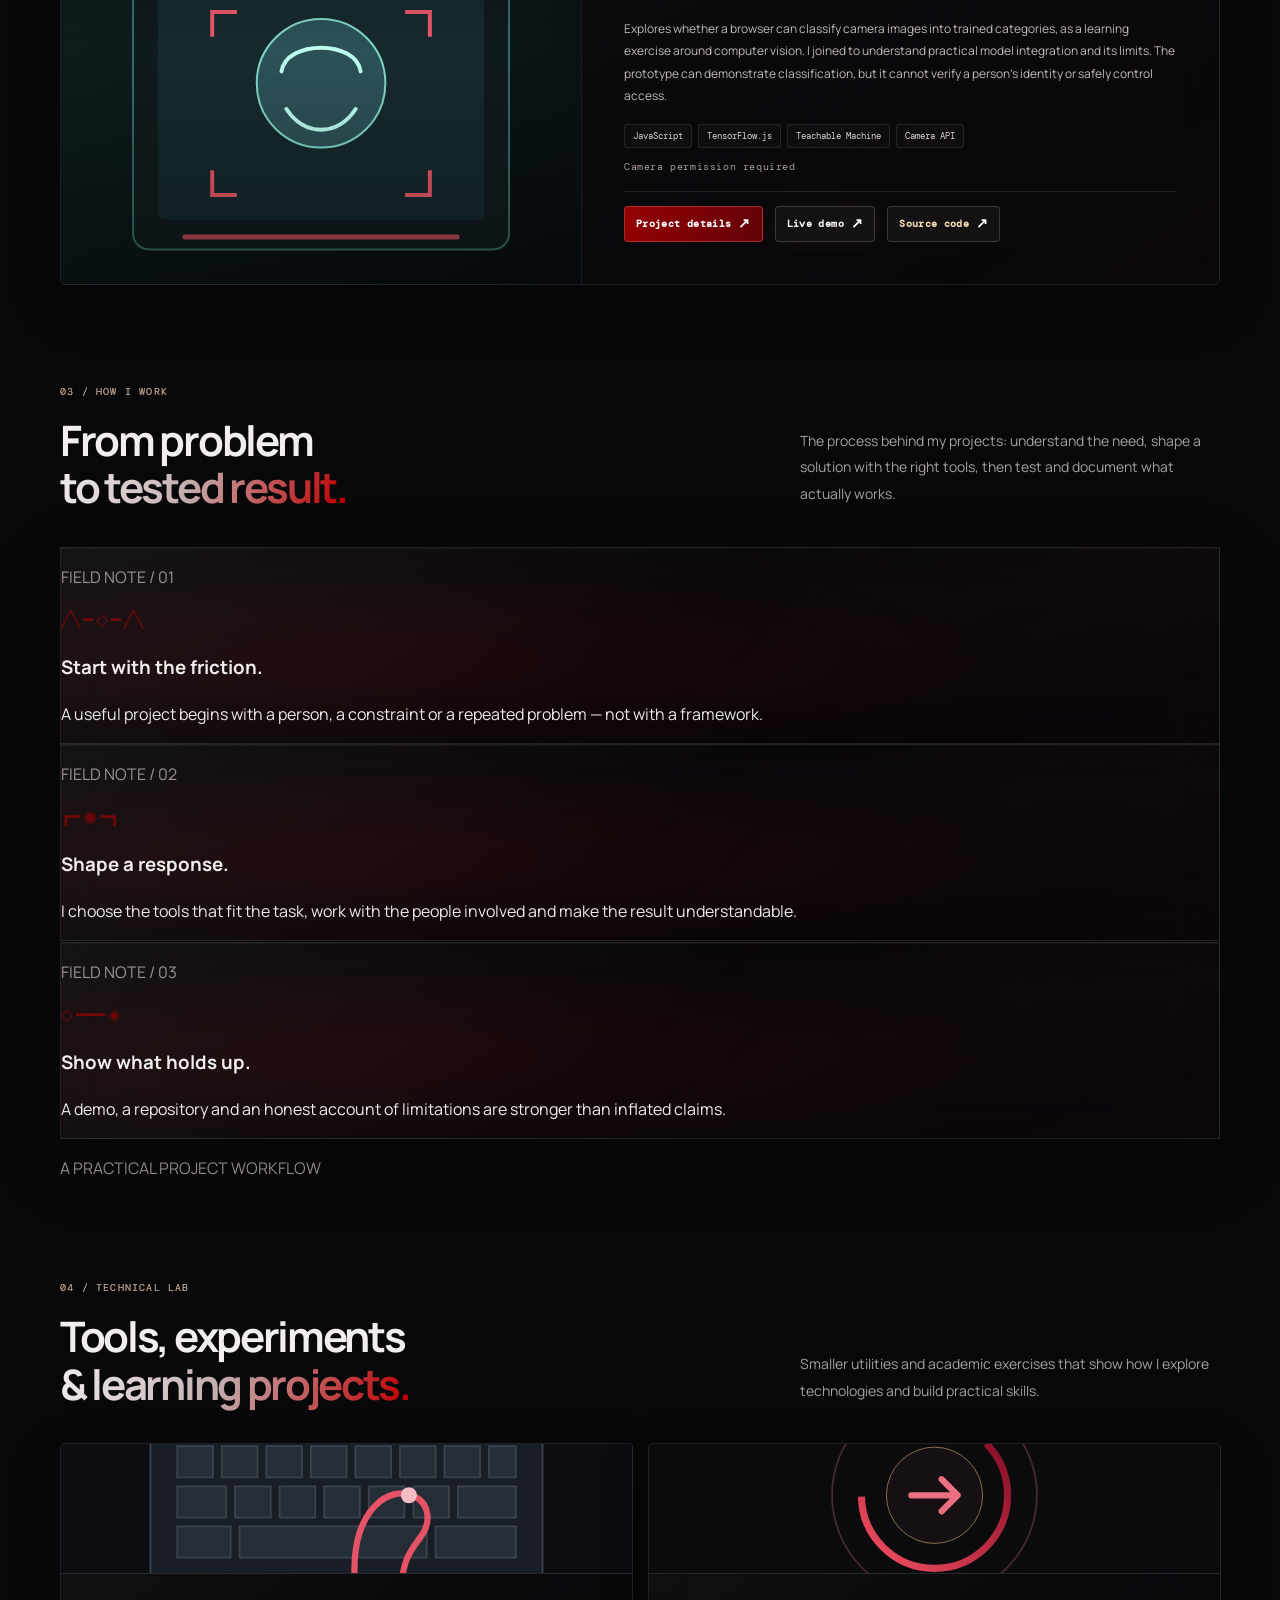
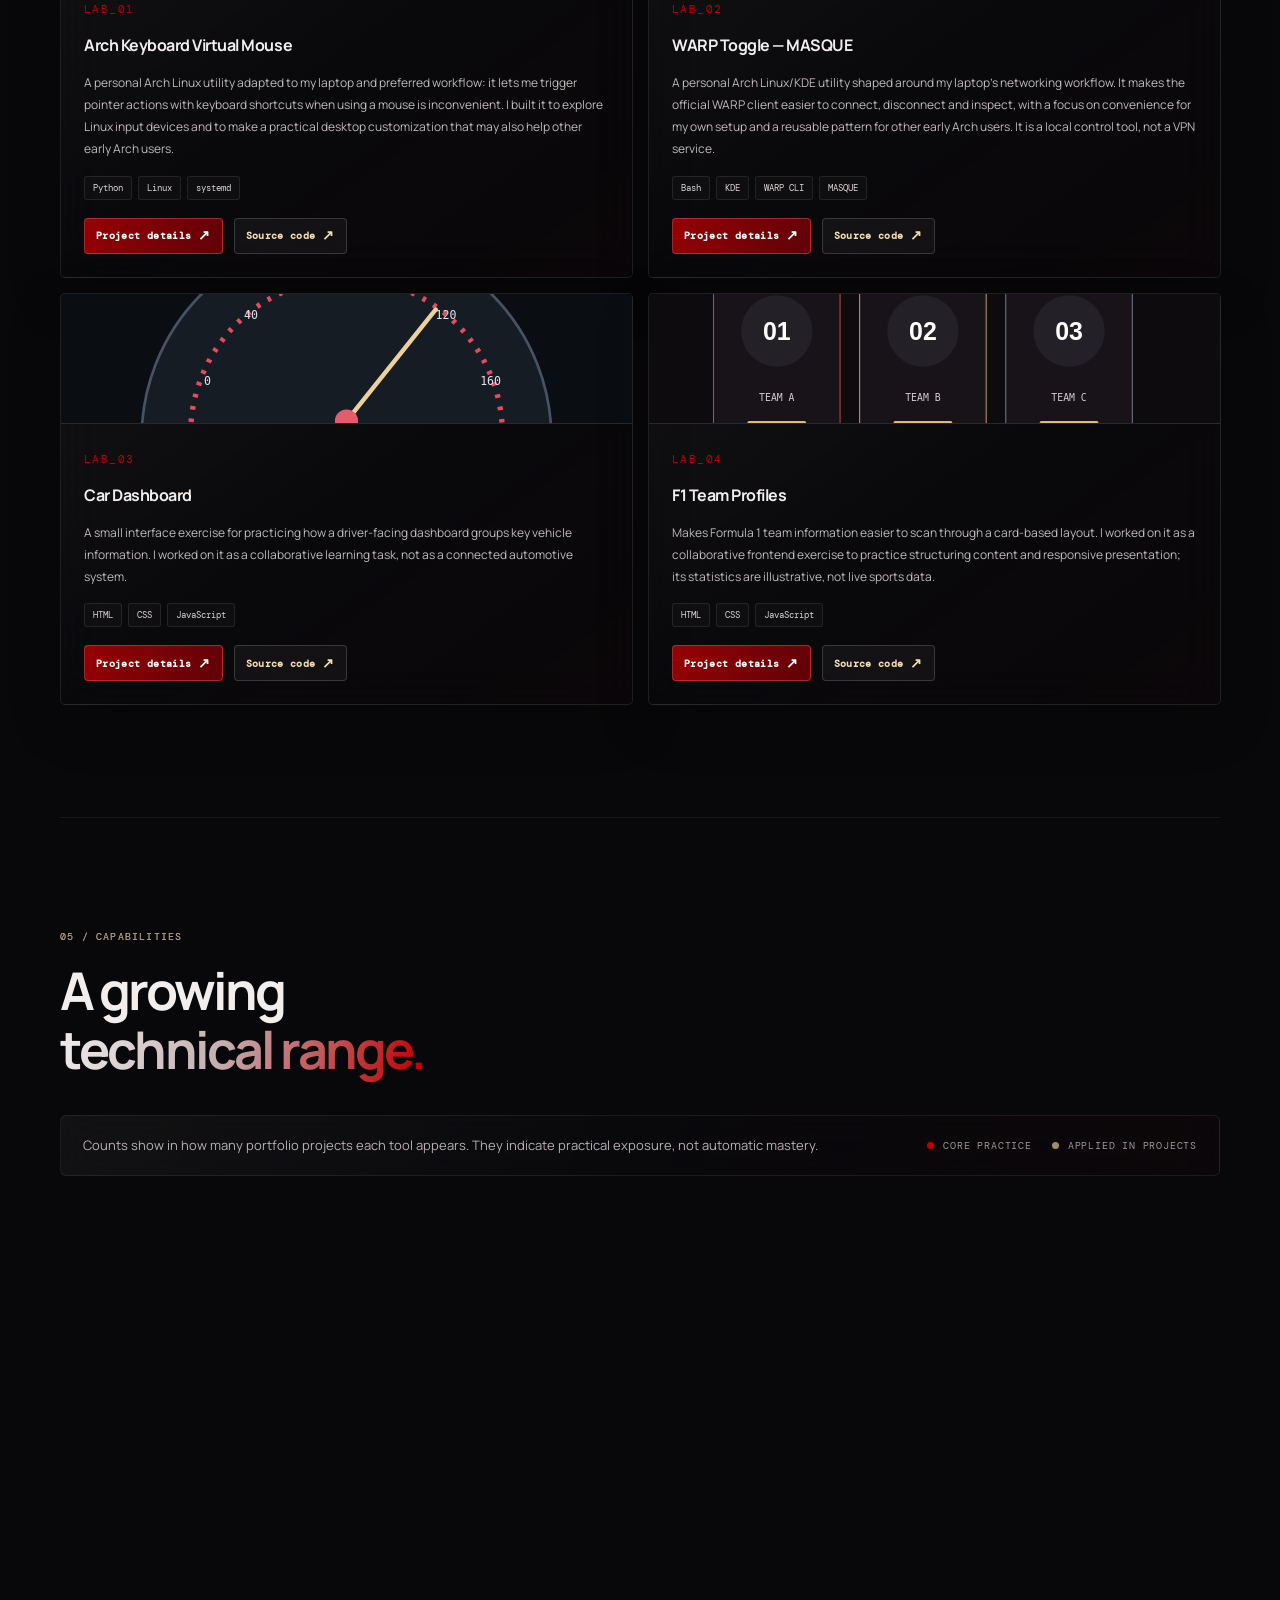
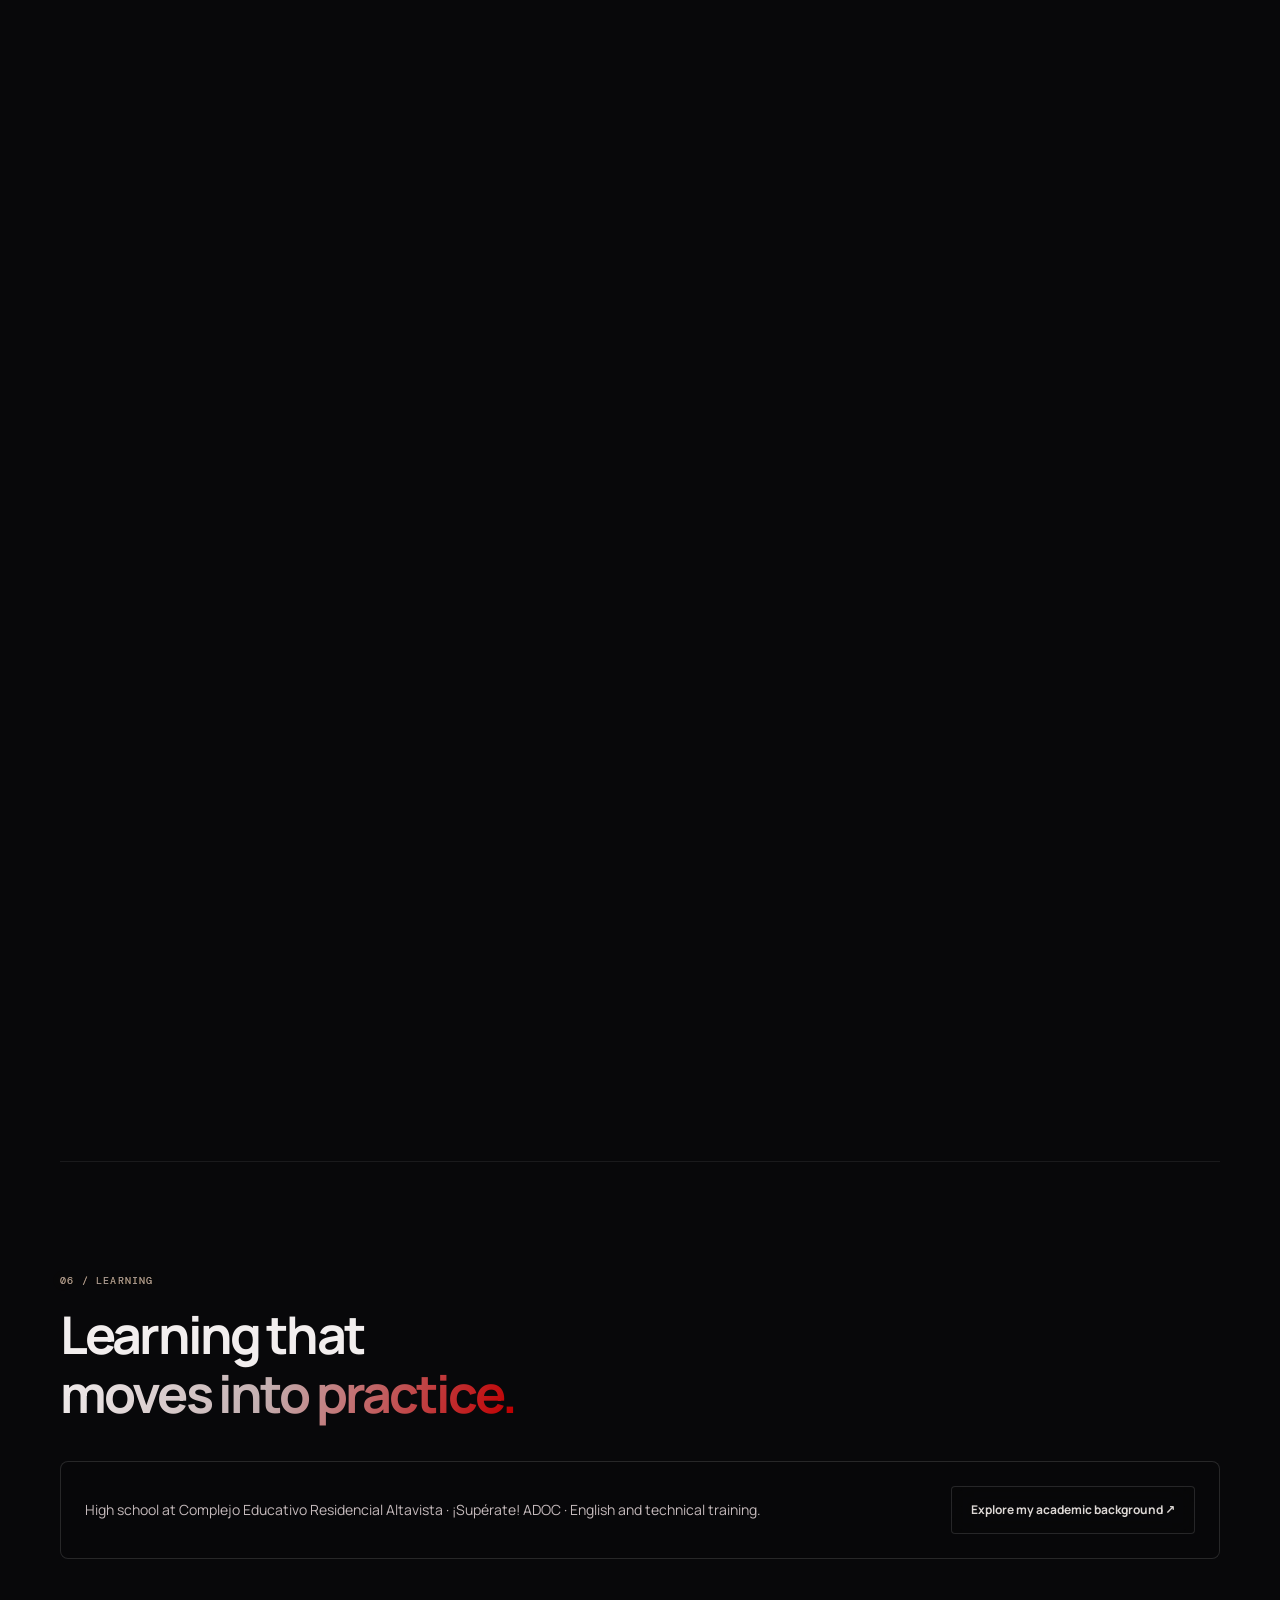
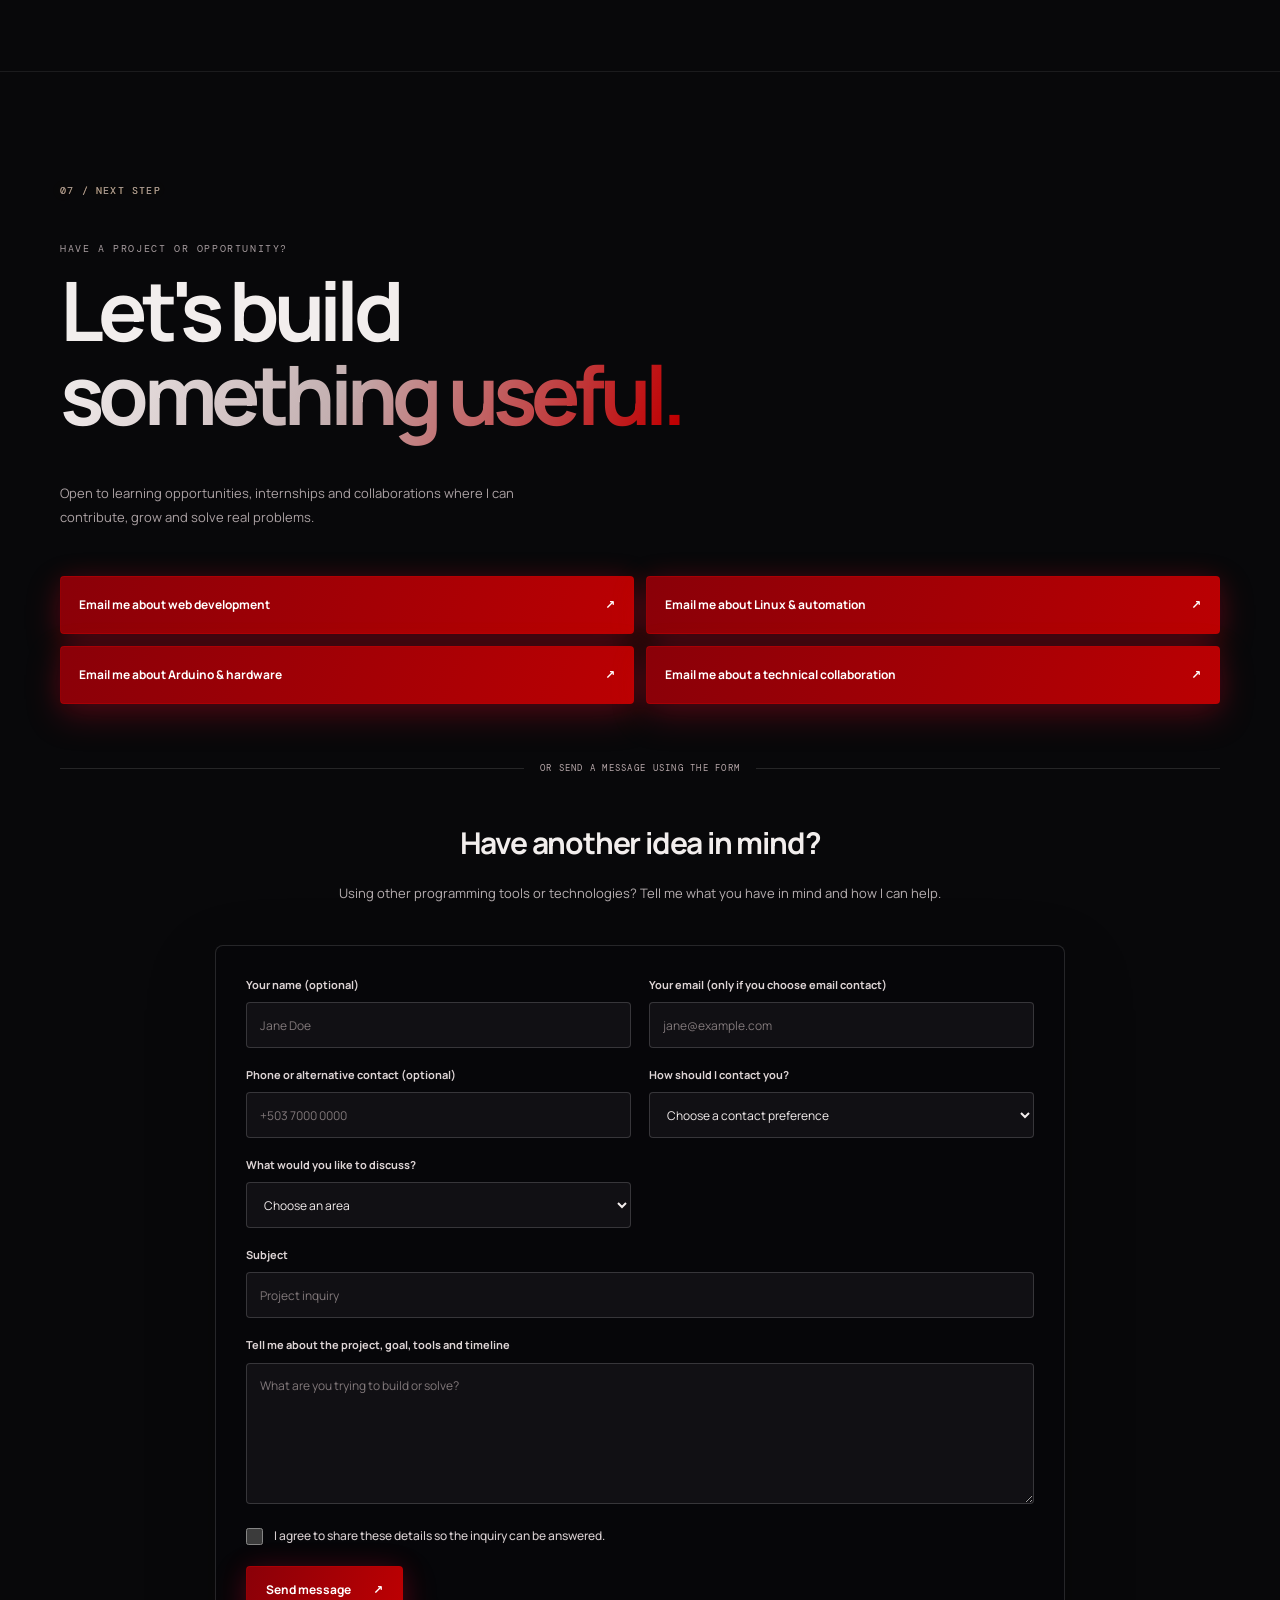
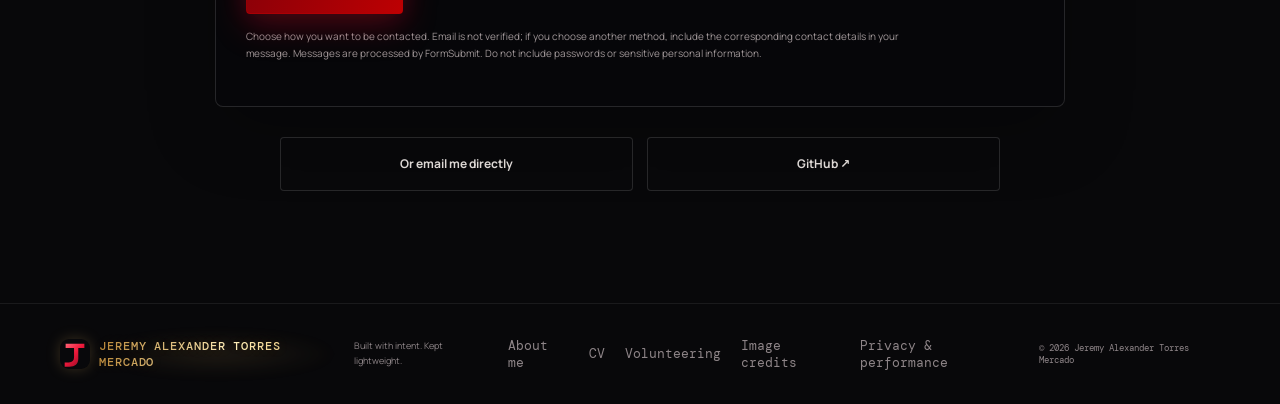
==== commit f0a834d9: "Localize prefilled contact emails for Spanish visitors" ====
--- a/index.html
+++ b/index.html
@@ -203,10 +203,10 @@
         <p class="contact-copy" data-i18n="contactCopy">Open to learning opportunities, internships and collaborations where I can contribute, grow and solve real problems.</p>
 
         <div class="contact-quick-links" aria-label="Email templates">
-          <a class="button button-primary" href="mailto:jeremy.torres.1.2026@gmail.com?subject=Web%20development%20inquiry&body=Hi%20Jeremy%2C%0A%0AI%27d%20like%20to%20discuss%20a%20web%20development%20project.%0A%0AProject%3A%0AGoal%3A%0ATimeline%3A%0A%0AMy%20name%3A%0AMy%20contact%3A%0A%0AThanks."><span data-i18n="contactWebButton">Email me about web development</span> ↗</a>
-          <a class="button button-primary" href="mailto:jeremy.torres.1.2026@gmail.com?subject=Linux%20and%20automation%20inquiry&body=Hi%20Jeremy%2C%0A%0AI%27d%20like%20to%20discuss%20a%20Linux%20or%20automation%20project.%0A%0AEnvironment%3A%0AProblem%3A%0AExpected%20result%3A%0A%0AMy%20name%3A%0AMy%20contact%3A%0A%0AThanks."><span data-i18n="contactLinuxButton">Email me about Linux & automation</span> ↗</a>
-          <a class="button button-primary" href="mailto:jeremy.torres.1.2026@gmail.com?subject=Arduino%20and%20hardware%20inquiry&body=Hi%20Jeremy%2C%0A%0AI%27d%20like%20to%20discuss%20an%20Arduino%20or%20hardware%20project.%0A%0AComponents%3A%0AGoal%3A%0AConstraints%3A%0A%0AMy%20name%3A%0AMy%20contact%3A%0A%0AThanks."><span data-i18n="contactHardwareButton">Email me about Arduino & hardware</span> ↗</a>
-          <a class="button button-primary" href="mailto:jeremy.torres.1.2026@gmail.com?subject=Technical%20collaboration%20inquiry&body=Hi%20Jeremy%2C%0A%0AI%27d%20like%20to%20discuss%20a%20technical%20collaboration.%0A%0AContext%3A%0AWhat%20I%20need%3A%0A%0AMy%20name%3A%0AMy%20contact%3A%0A%0AThanks."><span data-i18n="contactCollabButton">Email me about a technical collaboration</span> ↗</a>
+          <a class="button button-primary" href="mailto:jeremy.torres.1.2026@gmail.com?subject=Web%20development%20inquiry&body=Hi%20Jeremy%2C%0A%0AI%27d%20like%20to%20discuss%20a%20web%20development%20project.%0A%0AProject%3A%0AGoal%3A%0ATimeline%3A%0A%0AMy%20name%3A%0AMy%20contact%3A%0A%0AThanks." data-en-href="mailto:jeremy.torres.1.2026@gmail.com?subject=Web%20development%20inquiry&body=Hi%20Jeremy%2C%0A%0AI%27d%20like%20to%20discuss%20a%20web%20development%20project.%0A%0AProject%3A%0AGoal%3A%0ATimeline%3A%0A%0AMy%20name%3A%0AMy%20contact%3A%0A%0AThanks." data-es-href="mailto:jeremy.torres.1.2026@gmail.com?subject=Consulta%20sobre%20desarrollo%20web&body=Hola%20Jeremy%2C%0A%0AMe%20gustar%C3%ADa%20conversar%20sobre%20un%20proyecto%20de%20desarrollo%20web.%0A%0AProyecto%3A%0AObjetivo%3A%0APlazo%3A%0A%0AMi%20nombre%3A%0AMi%20contacto%3A%0A%0AGracias.""><span data-i18n="contactWebButton">Email me about web development</span> ↗</a>
+          <a class="button button-primary" href="mailto:jeremy.torres.1.2026@gmail.com?subject=Linux%20and%20automation%20inquiry&body=Hi%20Jeremy%2C%0A%0AI%27d%20like%20to%20discuss%20a%20Linux%20or%20automation%20project.%0A%0AEnvironment%3A%0AProblem%3A%0AExpected%20result%3A%0A%0AMy%20name%3A%0AMy%20contact%3A%0A%0AThanks." data-en-href="mailto:jeremy.torres.1.2026@gmail.com?subject=Linux%20and%20automation%20inquiry&body=Hi%20Jeremy%2C%0A%0AI%27d%20like%20to%20discuss%20a%20Linux%20or%20automation%20project.%0A%0AEnvironment%3A%0AProblem%3A%0AExpected%20result%3A%0A%0AMy%20name%3A%0AMy%20contact%3A%0A%0AThanks." data-es-href="mailto:jeremy.torres.1.2026@gmail.com?subject=Consulta%20sobre%20Linux%20y%20automatizaci%C3%B3n&body=Hola%20Jeremy%2C%0A%0AMe%20gustar%C3%ADa%20conversar%20sobre%20un%20proyecto%20de%20Linux%20o%20automatizaci%C3%B3n.%0A%0AEntorno%3A%0AProblema%3A%0AResultado%20esperado%3A%0A%0AMi%20nombre%3A%0AMi%20contacto%3A%0A%0AGracias.""><span data-i18n="contactLinuxButton">Email me about Linux & automation</span> ↗</a>
+          <a class="button button-primary" href="mailto:jeremy.torres.1.2026@gmail.com?subject=Arduino%20and%20hardware%20inquiry&body=Hi%20Jeremy%2C%0A%0AI%27d%20like%20to%20discuss%20an%20Arduino%20or%20hardware%20project.%0A%0AComponents%3A%0AGoal%3A%0AConstraints%3A%0A%0AMy%20name%3A%0AMy%20contact%3A%0A%0AThanks." data-en-href="mailto:jeremy.torres.1.2026@gmail.com?subject=Arduino%20and%20hardware%20inquiry&body=Hi%20Jeremy%2C%0A%0AI%27d%20like%20to%20discuss%20an%20Arduino%20or%20hardware%20project.%0A%0AComponents%3A%0AGoal%3A%0AConstraints%3A%0A%0AMy%20name%3A%0AMy%20contact%3A%0A%0AThanks." data-es-href="mailto:jeremy.torres.1.2026@gmail.com?subject=Consulta%20sobre%20Arduino%20y%20hardware&body=Hola%20Jeremy%2C%0A%0AMe%20gustar%C3%ADa%20conversar%20sobre%20un%20proyecto%20de%20Arduino%20o%20hardware.%0A%0AComponentes%3A%0AObjetivo%3A%0ARestricciones%3A%0A%0AMi%20nombre%3A%0AMi%20contacto%3A%0A%0AGracias.""><span data-i18n="contactHardwareButton">Email me about Arduino & hardware</span> ↗</a>
+          <a class="button button-primary" href="mailto:jeremy.torres.1.2026@gmail.com?subject=Technical%20collaboration%20inquiry&body=Hi%20Jeremy%2C%0A%0AI%27d%20like%20to%20discuss%20a%20technical%20collaboration.%0A%0AContext%3A%0AWhat%20I%20need%3A%0A%0AMy%20name%3A%0AMy%20contact%3A%0A%0AThanks." data-en-href="mailto:jeremy.torres.1.2026@gmail.com?subject=Technical%20collaboration%20inquiry&body=Hi%20Jeremy%2C%0A%0AI%27d%20like%20to%20discuss%20a%20technical%20collaboration.%0A%0AContext%3A%0AWhat%20I%20need%3A%0A%0AMy%20name%3A%0AMy%20contact%3A%0A%0AThanks." data-es-href="mailto:jeremy.torres.1.2026@gmail.com?subject=Consulta%20sobre%20colaboraci%C3%B3n%20t%C3%A9cnica&body=Hola%20Jeremy%2C%0A%0AMe%20gustar%C3%ADa%20conversar%20sobre%20una%20colaboraci%C3%B3n%20t%C3%A9cnica.%0A%0AContexto%3A%0AQu%C3%A9%20necesito%3A%0A%0AMi%20nombre%3A%0AMi%20contacto%3A%0A%0AGracias.""><span data-i18n="contactCollabButton">Email me about a technical collaboration</span> ↗</a>
         </div>
 
         <div class="contact-divider"><span data-i18n="contactOr">OR SEND A MESSAGE USING THE FORM</span></div>
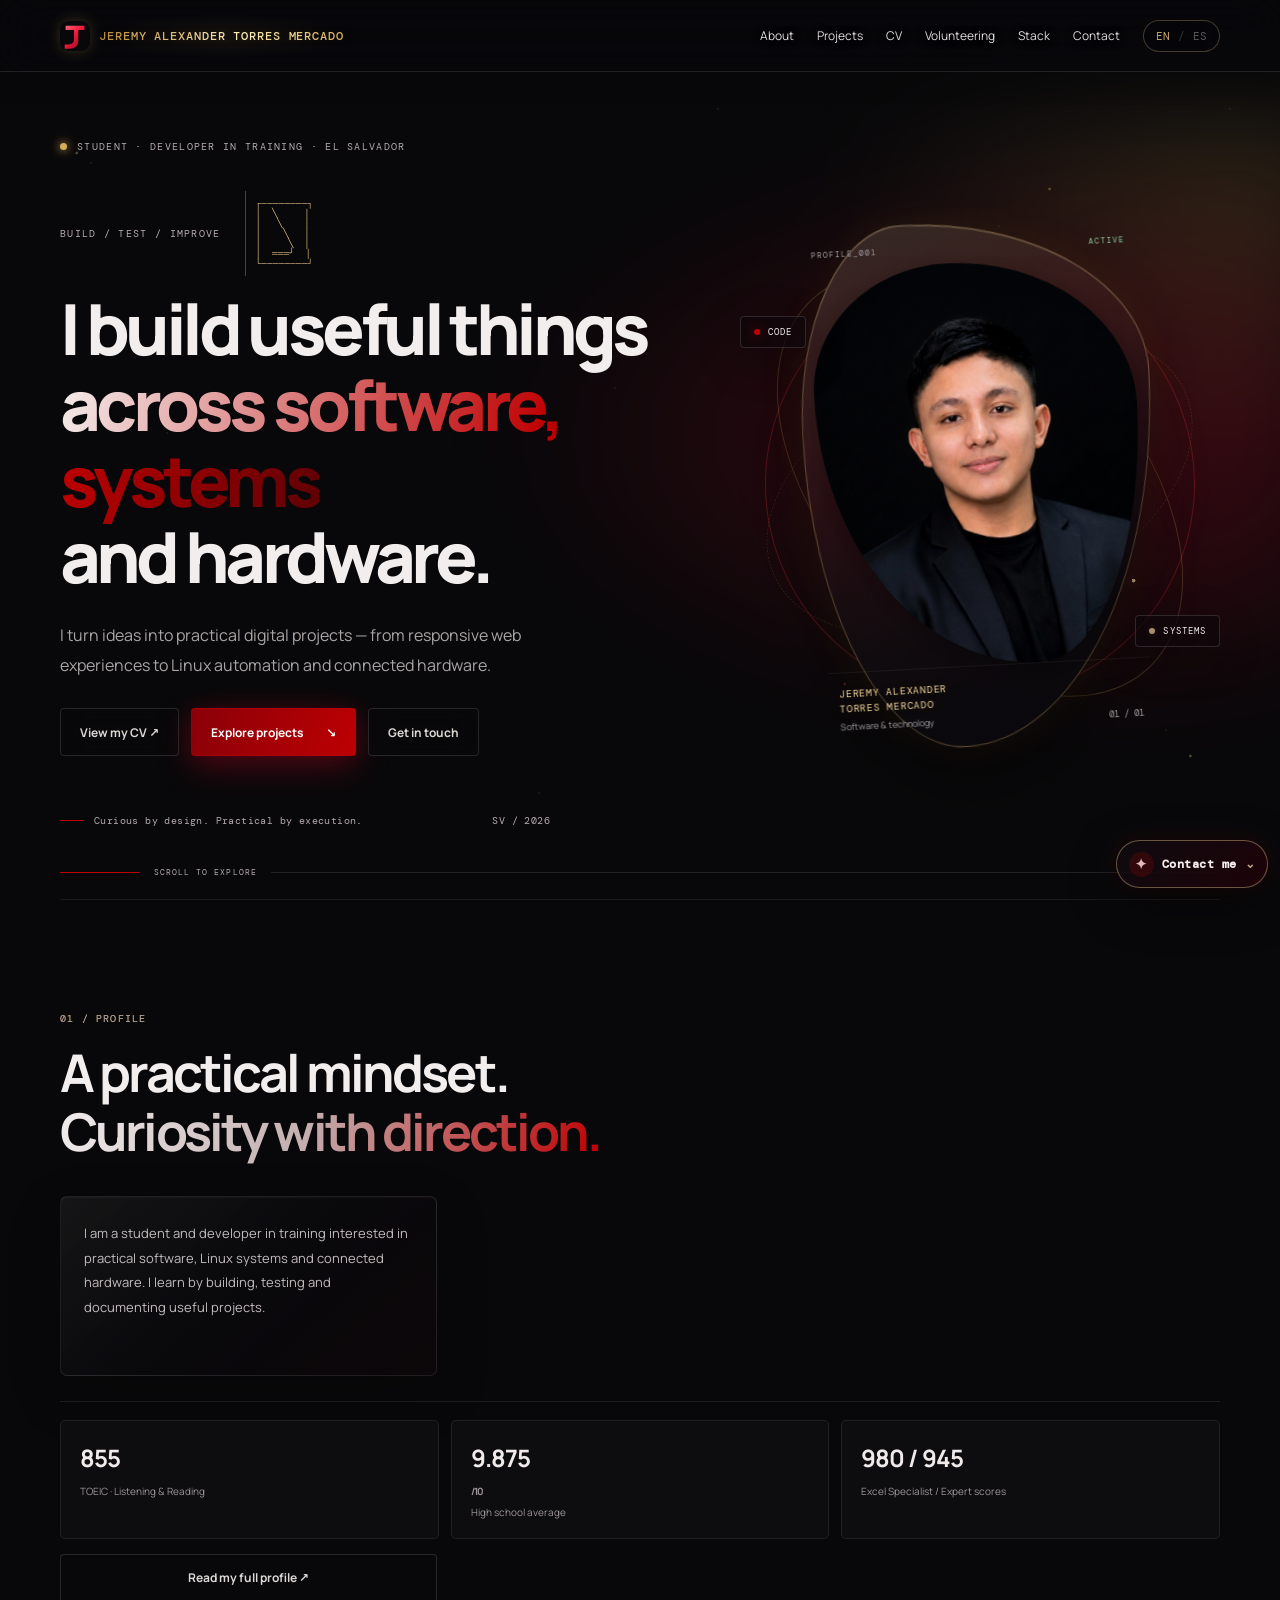
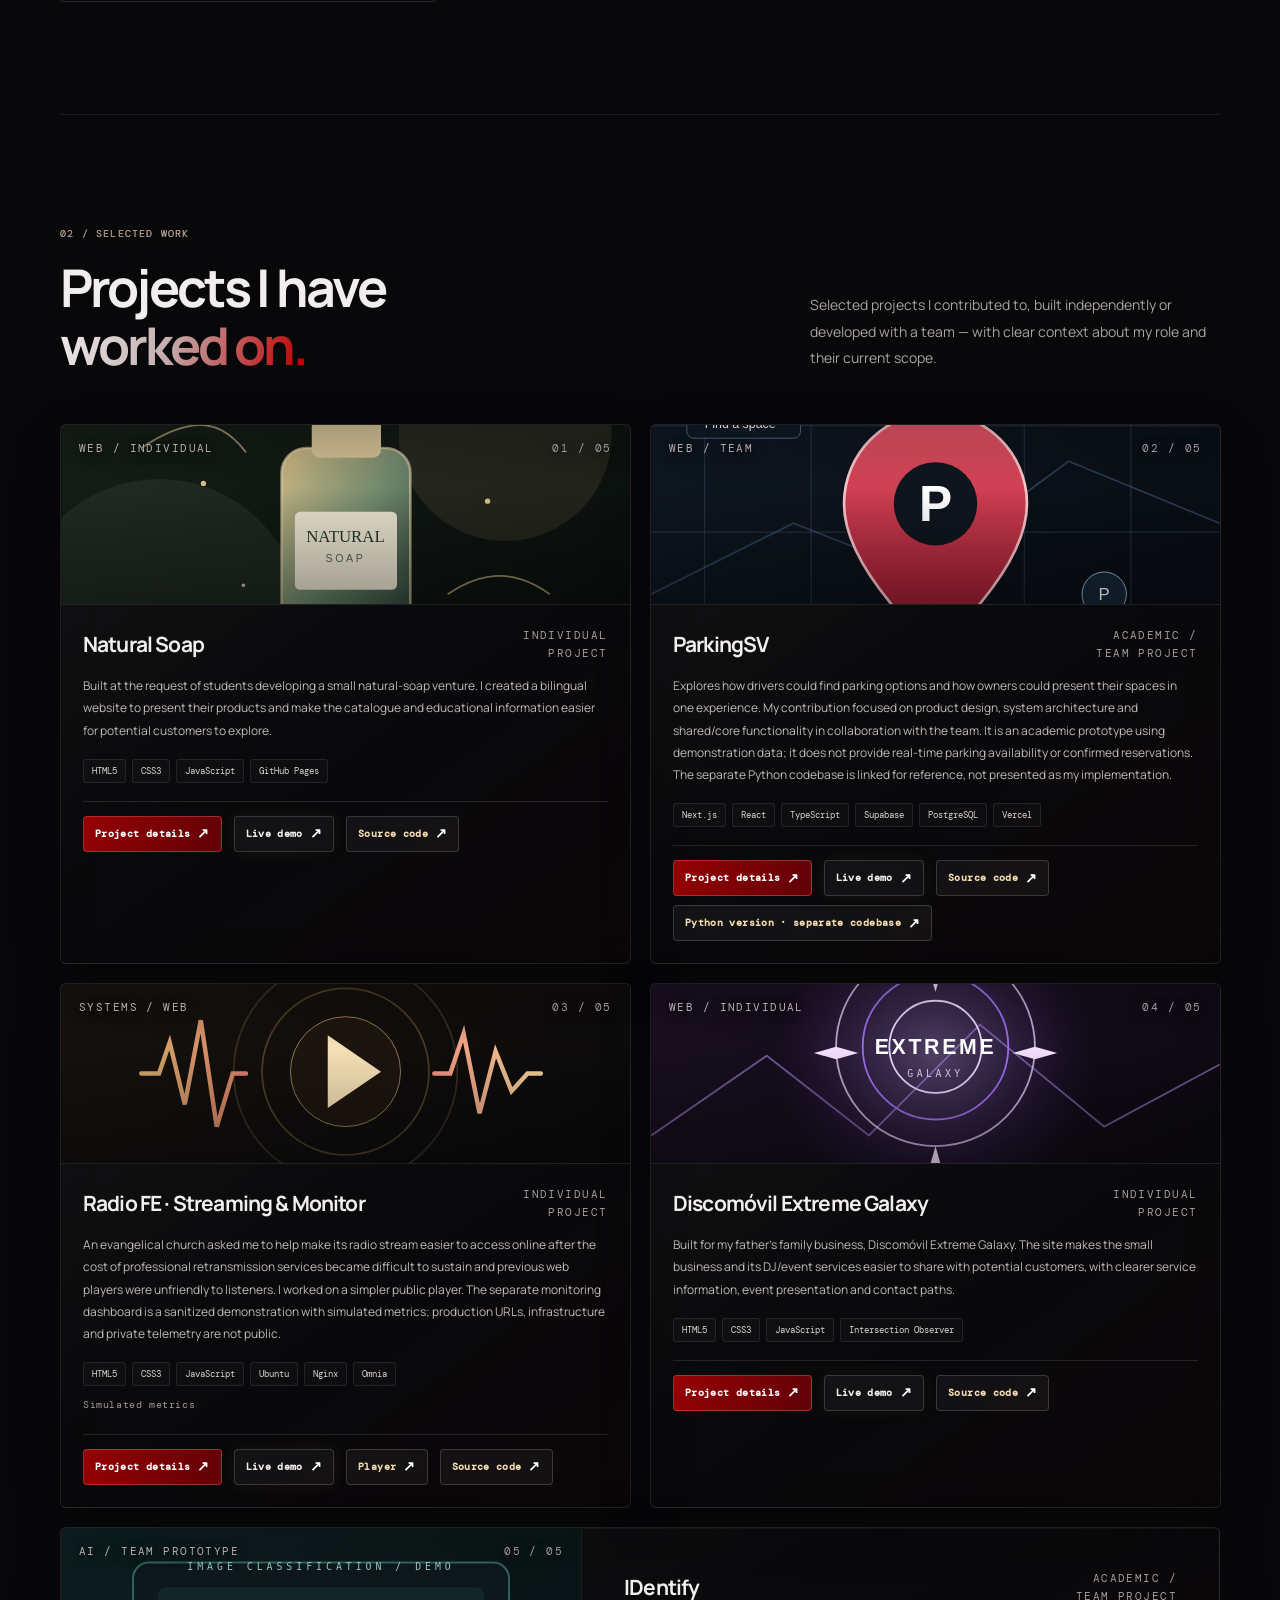
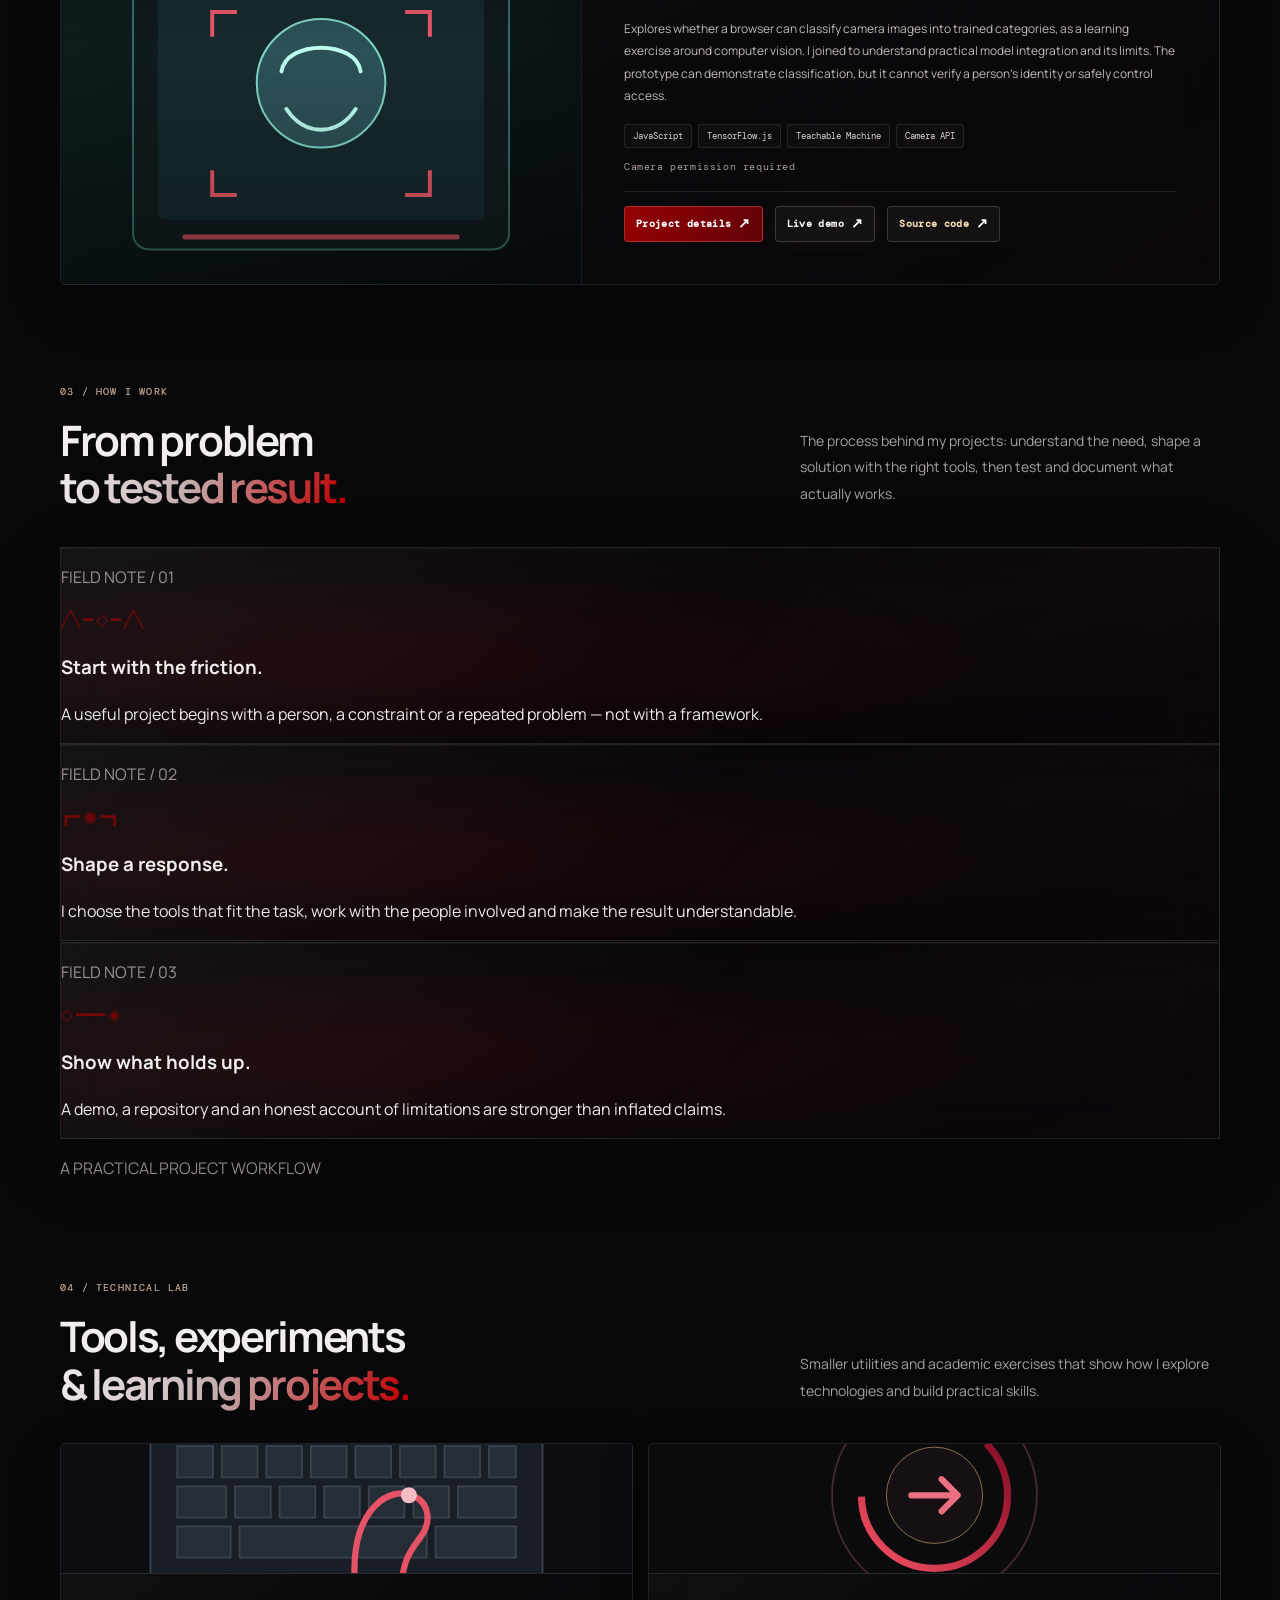
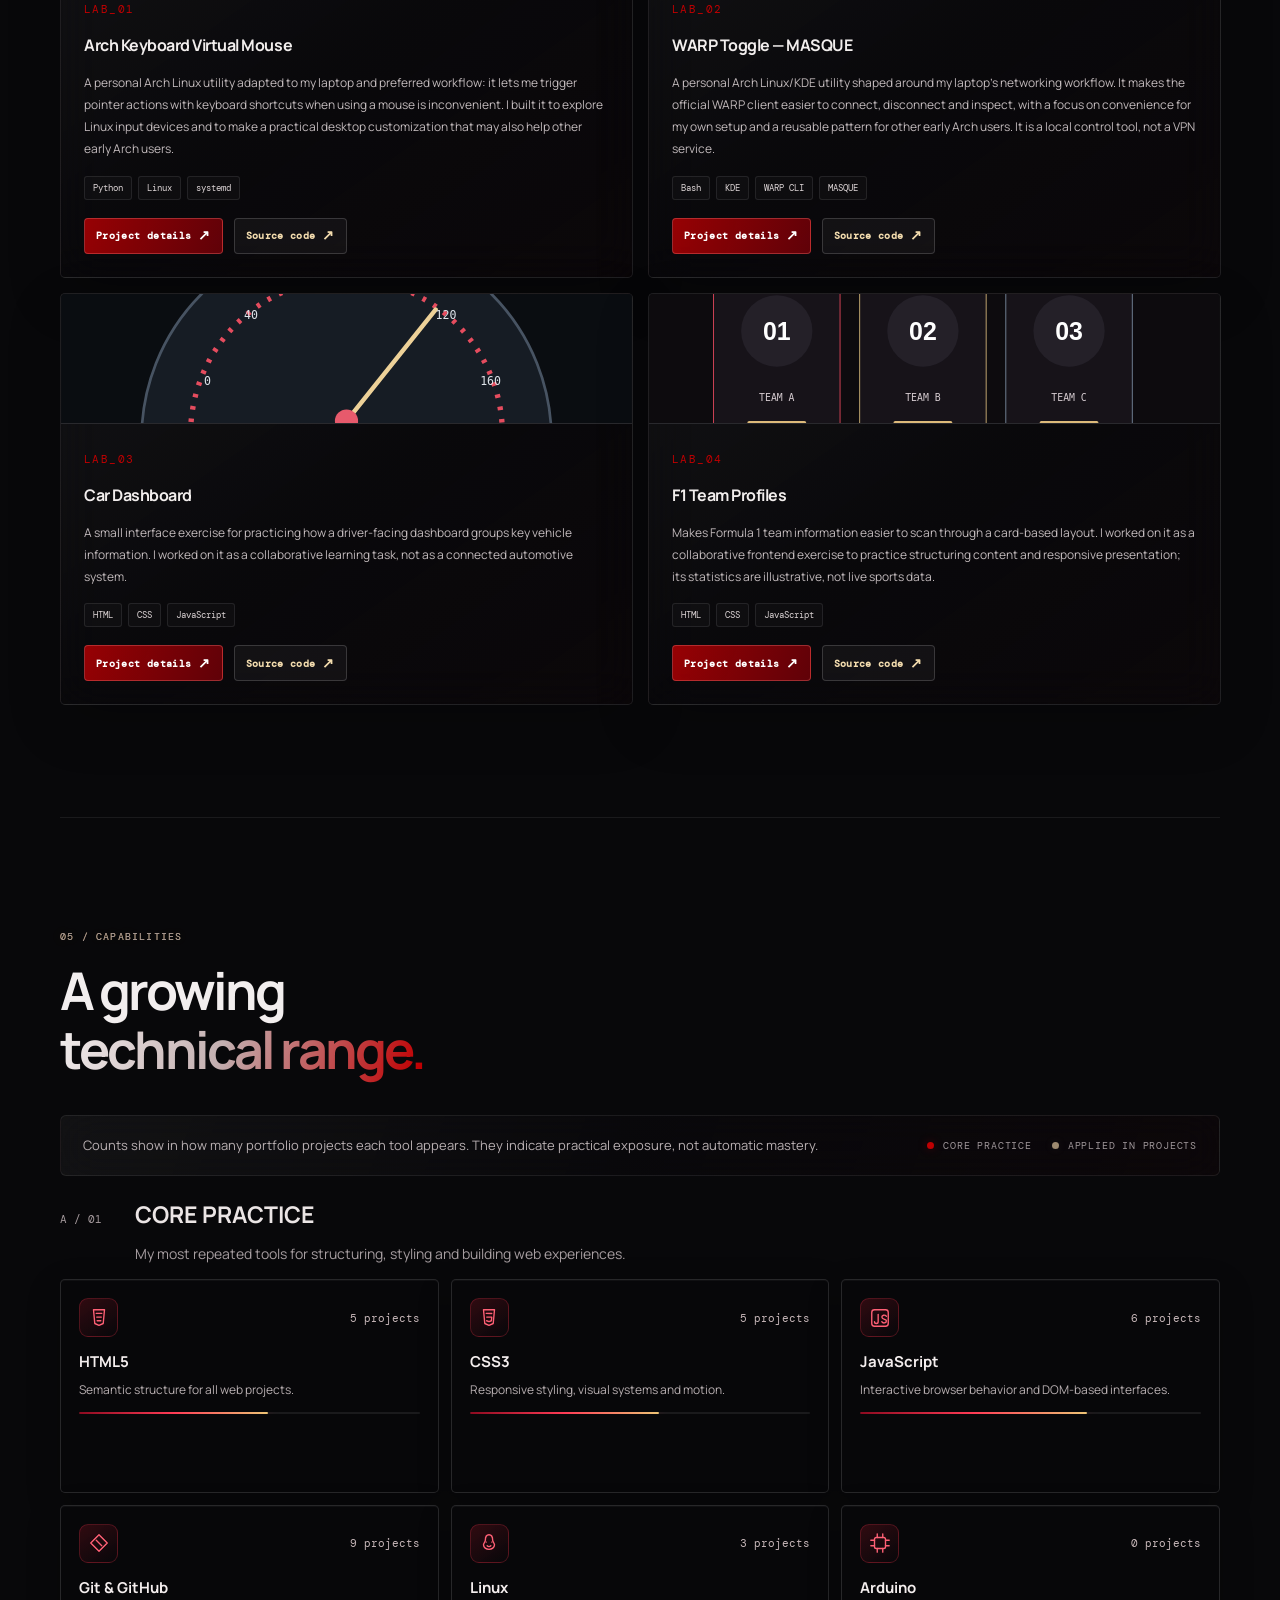
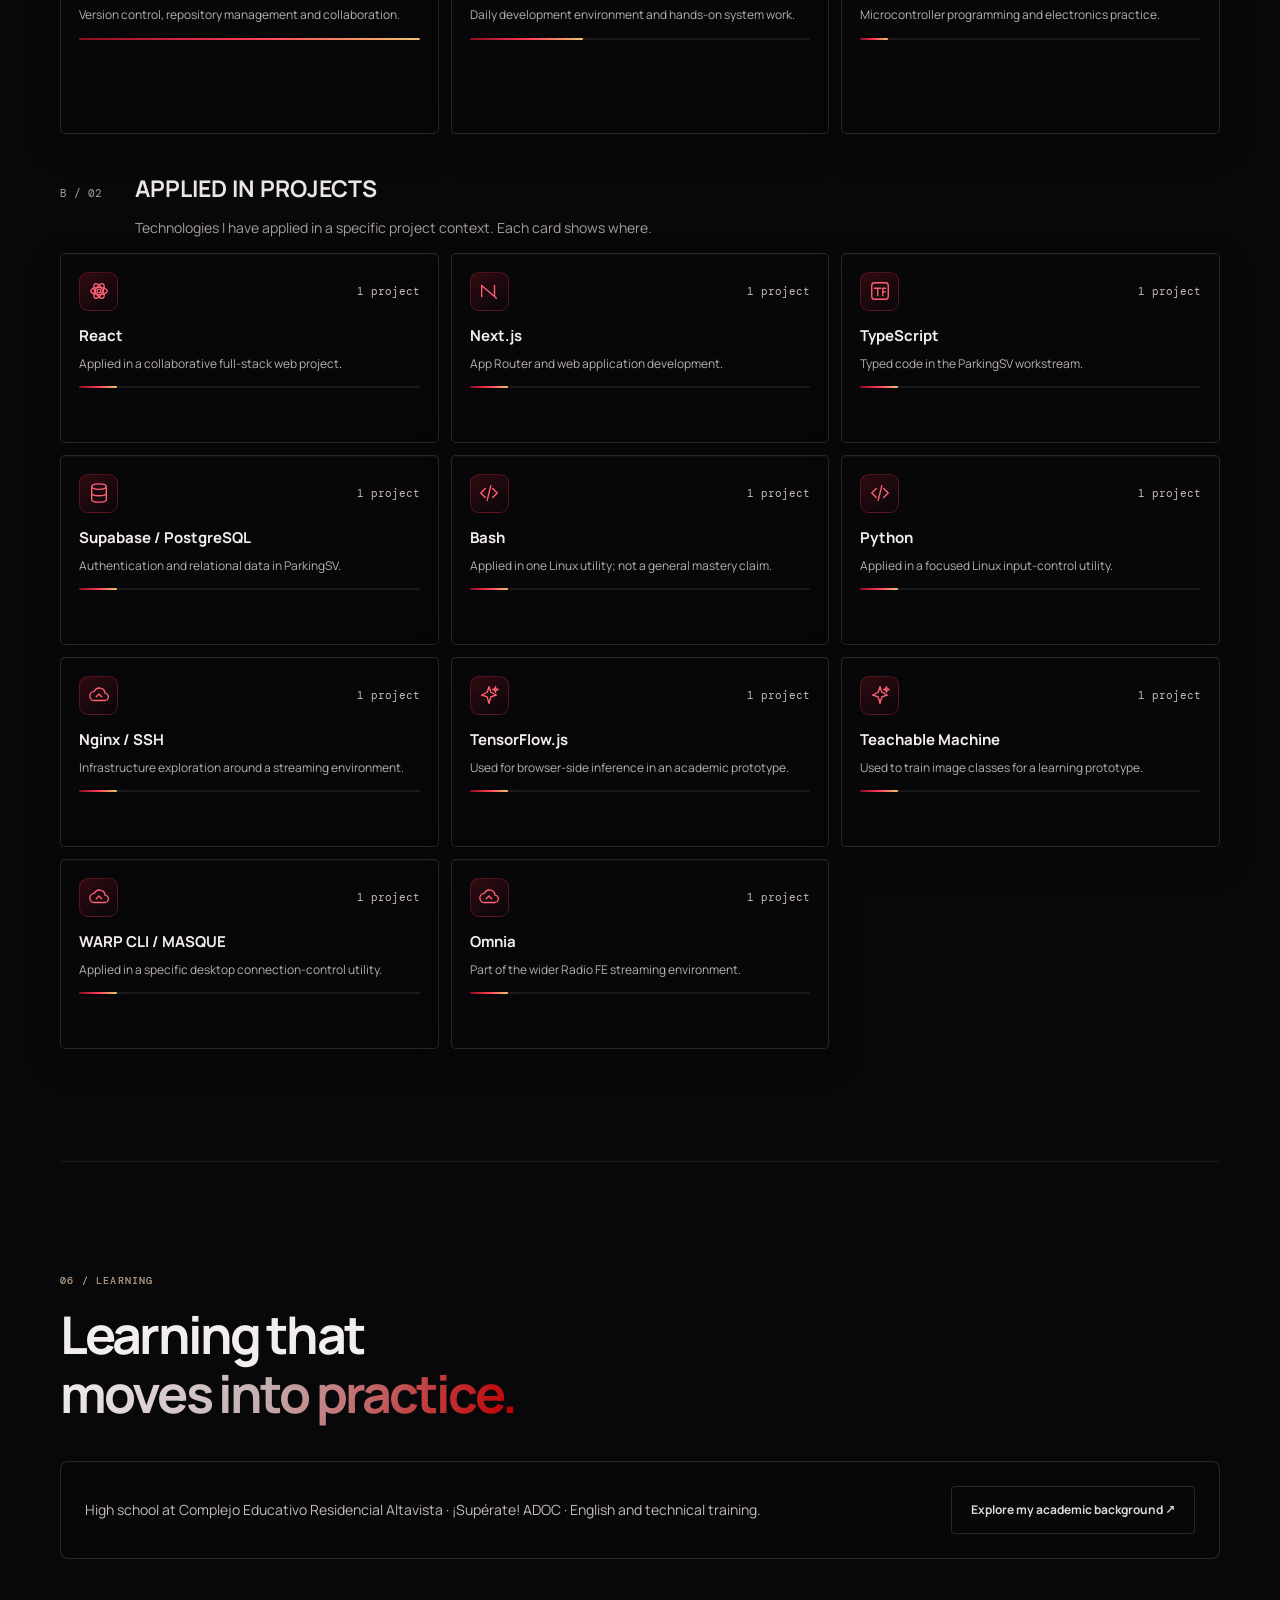
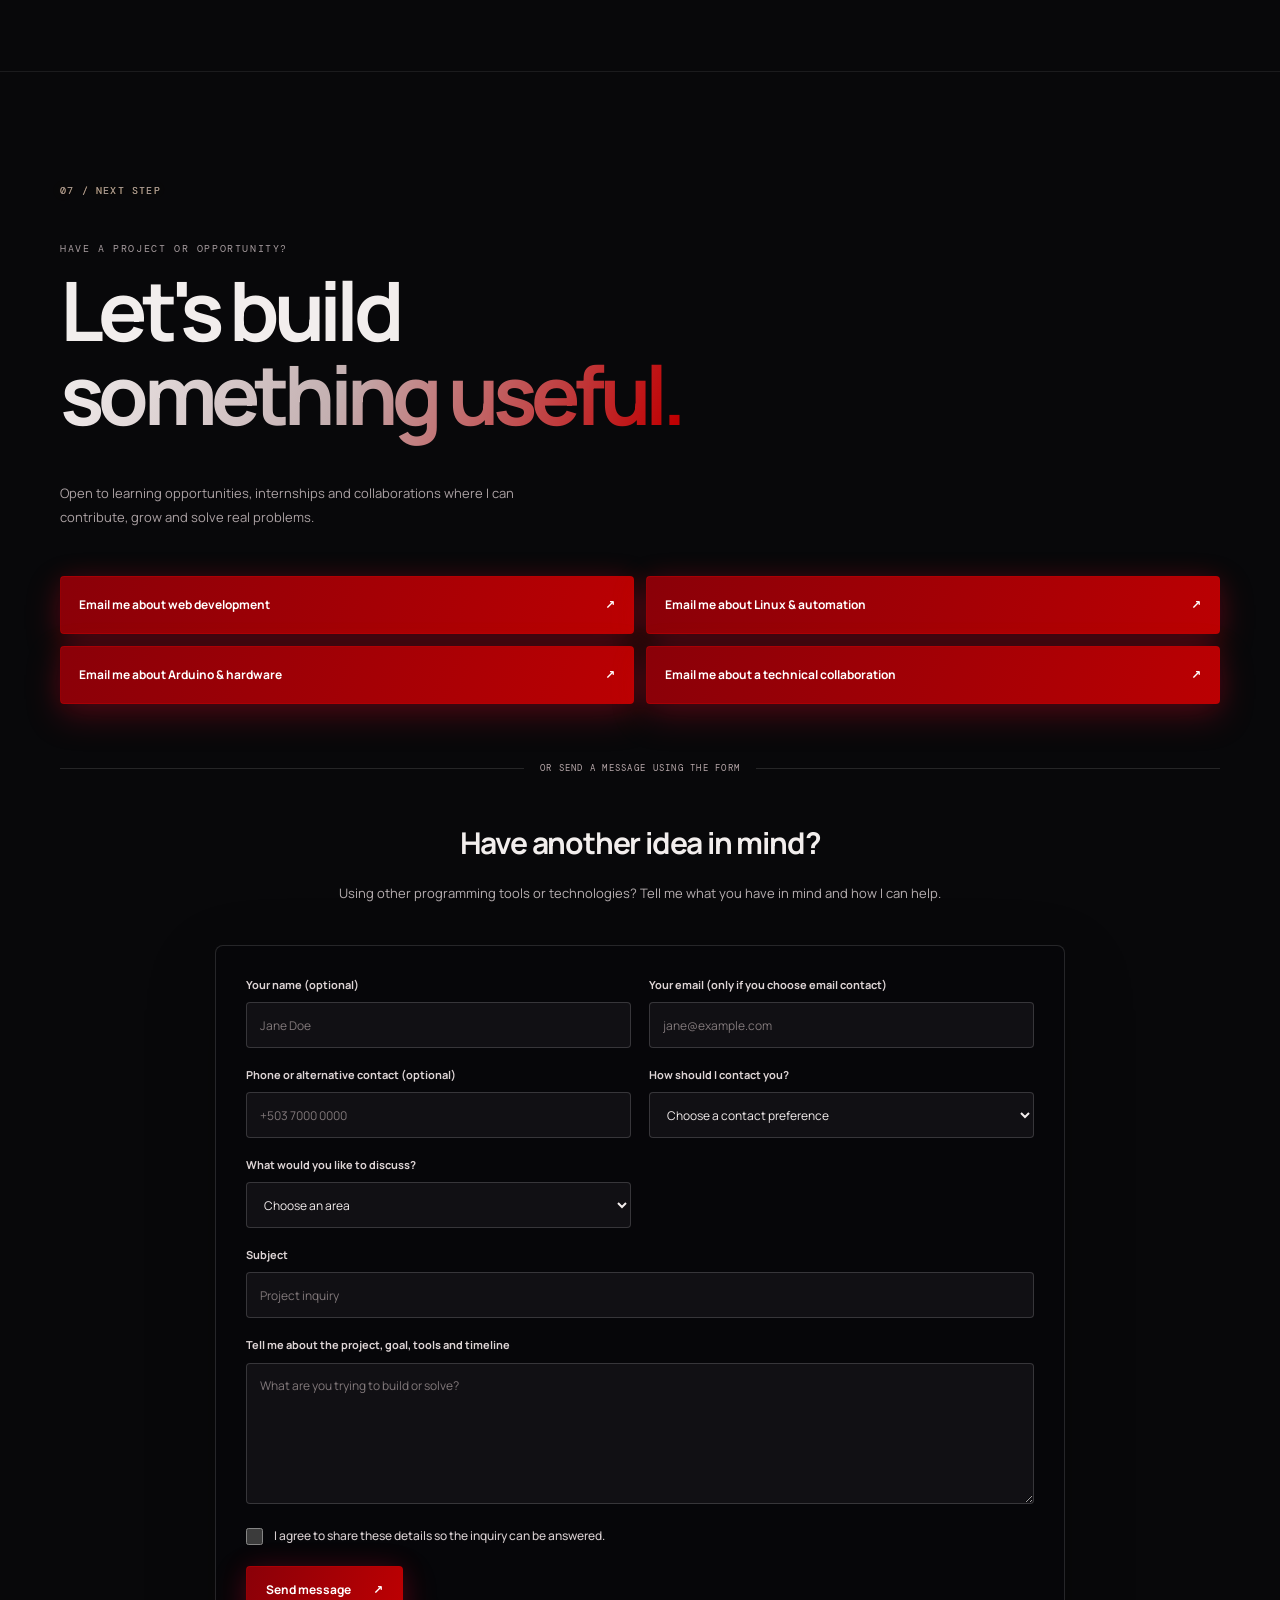
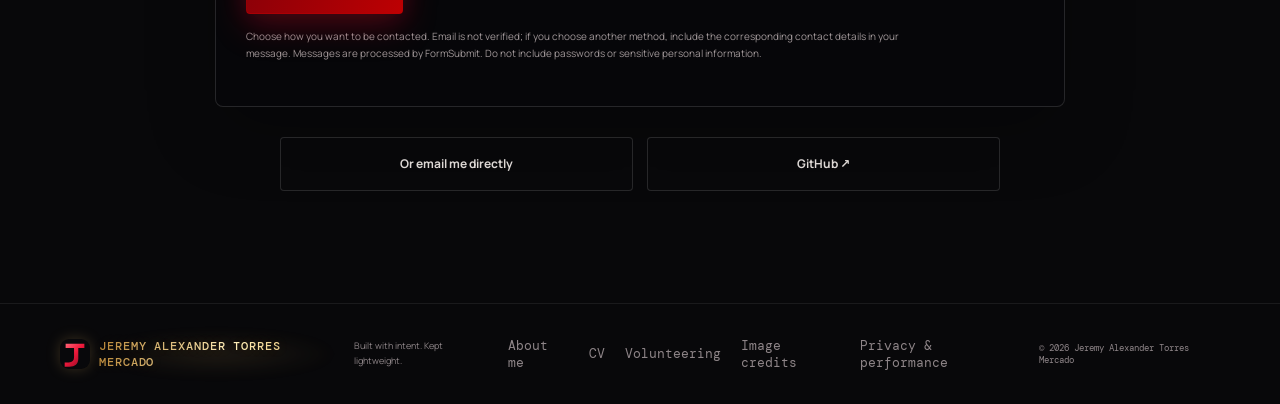
==== commit 2300fe88: "Translate contact form metadata and accessible section labels" ====
--- a/index.html
+++ b/index.html
@@ -124,7 +124,7 @@
         </div>
         <p data-i18n="methodAside">The process behind my projects: understand the need, shape a solution with the right tools, then test and document what actually works.</p>
       </div>
-      <div class="story-section" id="storySequence" aria-label="Project storytelling">
+      <div class="story-section" id="storySequence" aria-label="Project storytelling" data-i18n-aria-label="storytellingLabel">
         <div class="story-track">
           <article class="story-panel story-panel-intro">
             <p class="story-panel-index mono">FIELD NOTE / 01</p>
@@ -202,7 +202,7 @@
         <h2 data-i18n="contactTitle">Let's build<br><em>something useful.</em></h2>
         <p class="contact-copy" data-i18n="contactCopy">Open to learning opportunities, internships and collaborations where I can contribute, grow and solve real problems.</p>
 
-        <div class="contact-quick-links" aria-label="Email templates">
+        <div class="contact-quick-links" aria-label="Email templates" data-i18n-aria-label="emailTemplatesLabel">
           <a class="button button-primary" href="mailto:jeremy.torres.1.2026@gmail.com?subject=Web%20development%20inquiry&body=Hi%20Jeremy%2C%0A%0AI%27d%20like%20to%20discuss%20a%20web%20development%20project.%0A%0AProject%3A%0AGoal%3A%0ATimeline%3A%0A%0AMy%20name%3A%0AMy%20contact%3A%0A%0AThanks." data-en-href="mailto:jeremy.torres.1.2026@gmail.com?subject=Web%20development%20inquiry&body=Hi%20Jeremy%2C%0A%0AI%27d%20like%20to%20discuss%20a%20web%20development%20project.%0A%0AProject%3A%0AGoal%3A%0ATimeline%3A%0A%0AMy%20name%3A%0AMy%20contact%3A%0A%0AThanks." data-es-href="mailto:jeremy.torres.1.2026@gmail.com?subject=Consulta%20sobre%20desarrollo%20web&body=Hola%20Jeremy%2C%0A%0AMe%20gustar%C3%ADa%20conversar%20sobre%20un%20proyecto%20de%20desarrollo%20web.%0A%0AProyecto%3A%0AObjetivo%3A%0APlazo%3A%0A%0AMi%20nombre%3A%0AMi%20contacto%3A%0A%0AGracias.""><span data-i18n="contactWebButton">Email me about web development</span> ↗</a>
           <a class="button button-primary" href="mailto:jeremy.torres.1.2026@gmail.com?subject=Linux%20and%20automation%20inquiry&body=Hi%20Jeremy%2C%0A%0AI%27d%20like%20to%20discuss%20a%20Linux%20or%20automation%20project.%0A%0AEnvironment%3A%0AProblem%3A%0AExpected%20result%3A%0A%0AMy%20name%3A%0AMy%20contact%3A%0A%0AThanks." data-en-href="mailto:jeremy.torres.1.2026@gmail.com?subject=Linux%20and%20automation%20inquiry&body=Hi%20Jeremy%2C%0A%0AI%27d%20like%20to%20discuss%20a%20Linux%20or%20automation%20project.%0A%0AEnvironment%3A%0AProblem%3A%0AExpected%20result%3A%0A%0AMy%20name%3A%0AMy%20contact%3A%0A%0AThanks." data-es-href="mailto:jeremy.torres.1.2026@gmail.com?subject=Consulta%20sobre%20Linux%20y%20automatizaci%C3%B3n&body=Hola%20Jeremy%2C%0A%0AMe%20gustar%C3%ADa%20conversar%20sobre%20un%20proyecto%20de%20Linux%20o%20automatizaci%C3%B3n.%0A%0AEntorno%3A%0AProblema%3A%0AResultado%20esperado%3A%0A%0AMi%20nombre%3A%0AMi%20contacto%3A%0A%0AGracias.""><span data-i18n="contactLinuxButton">Email me about Linux & automation</span> ↗</a>
           <a class="button button-primary" href="mailto:jeremy.torres.1.2026@gmail.com?subject=Arduino%20and%20hardware%20inquiry&body=Hi%20Jeremy%2C%0A%0AI%27d%20like%20to%20discuss%20an%20Arduino%20or%20hardware%20project.%0A%0AComponents%3A%0AGoal%3A%0AConstraints%3A%0A%0AMy%20name%3A%0AMy%20contact%3A%0A%0AThanks." data-en-href="mailto:jeremy.torres.1.2026@gmail.com?subject=Arduino%20and%20hardware%20inquiry&body=Hi%20Jeremy%2C%0A%0AI%27d%20like%20to%20discuss%20an%20Arduino%20or%20hardware%20project.%0A%0AComponents%3A%0AGoal%3A%0AConstraints%3A%0A%0AMy%20name%3A%0AMy%20contact%3A%0A%0AThanks." data-es-href="mailto:jeremy.torres.1.2026@gmail.com?subject=Consulta%20sobre%20Arduino%20y%20hardware&body=Hola%20Jeremy%2C%0A%0AMe%20gustar%C3%ADa%20conversar%20sobre%20un%20proyecto%20de%20Arduino%20o%20hardware.%0A%0AComponentes%3A%0AObjetivo%3A%0ARestricciones%3A%0A%0AMi%20nombre%3A%0AMi%20contacto%3A%0A%0AGracias.""><span data-i18n="contactHardwareButton">Email me about Arduino & hardware</span> ↗</a>
@@ -215,7 +215,7 @@
           <p data-i18n="contactFormIntro">Using other programming tools or technologies? Tell me what you have in mind and how I can help.</p>
         </div>
         <form class="contact-form" id="contactForm" action="https://formsubmit.co/jeremy.torres.1.2026@gmail.com" method="POST">
-          <input type="hidden" name="_subject" value="New portfolio contact — Jeremy Torres">
+          <input type="hidden" name="_subject" value="New portfolio contact — Jeremy Torres" data-en-value="New portfolio contact — Jeremy Torres" data-es-value="Nuevo contacto desde el portafolio — Jeremy Torres">
           <input type="hidden" name="_template" value="table">
           <input type="hidden" name="_replyto" value="">
           <input type="hidden" name="_url" value="https://jeremy-megajs.github.io/Portfolio/index.html#contactForm">
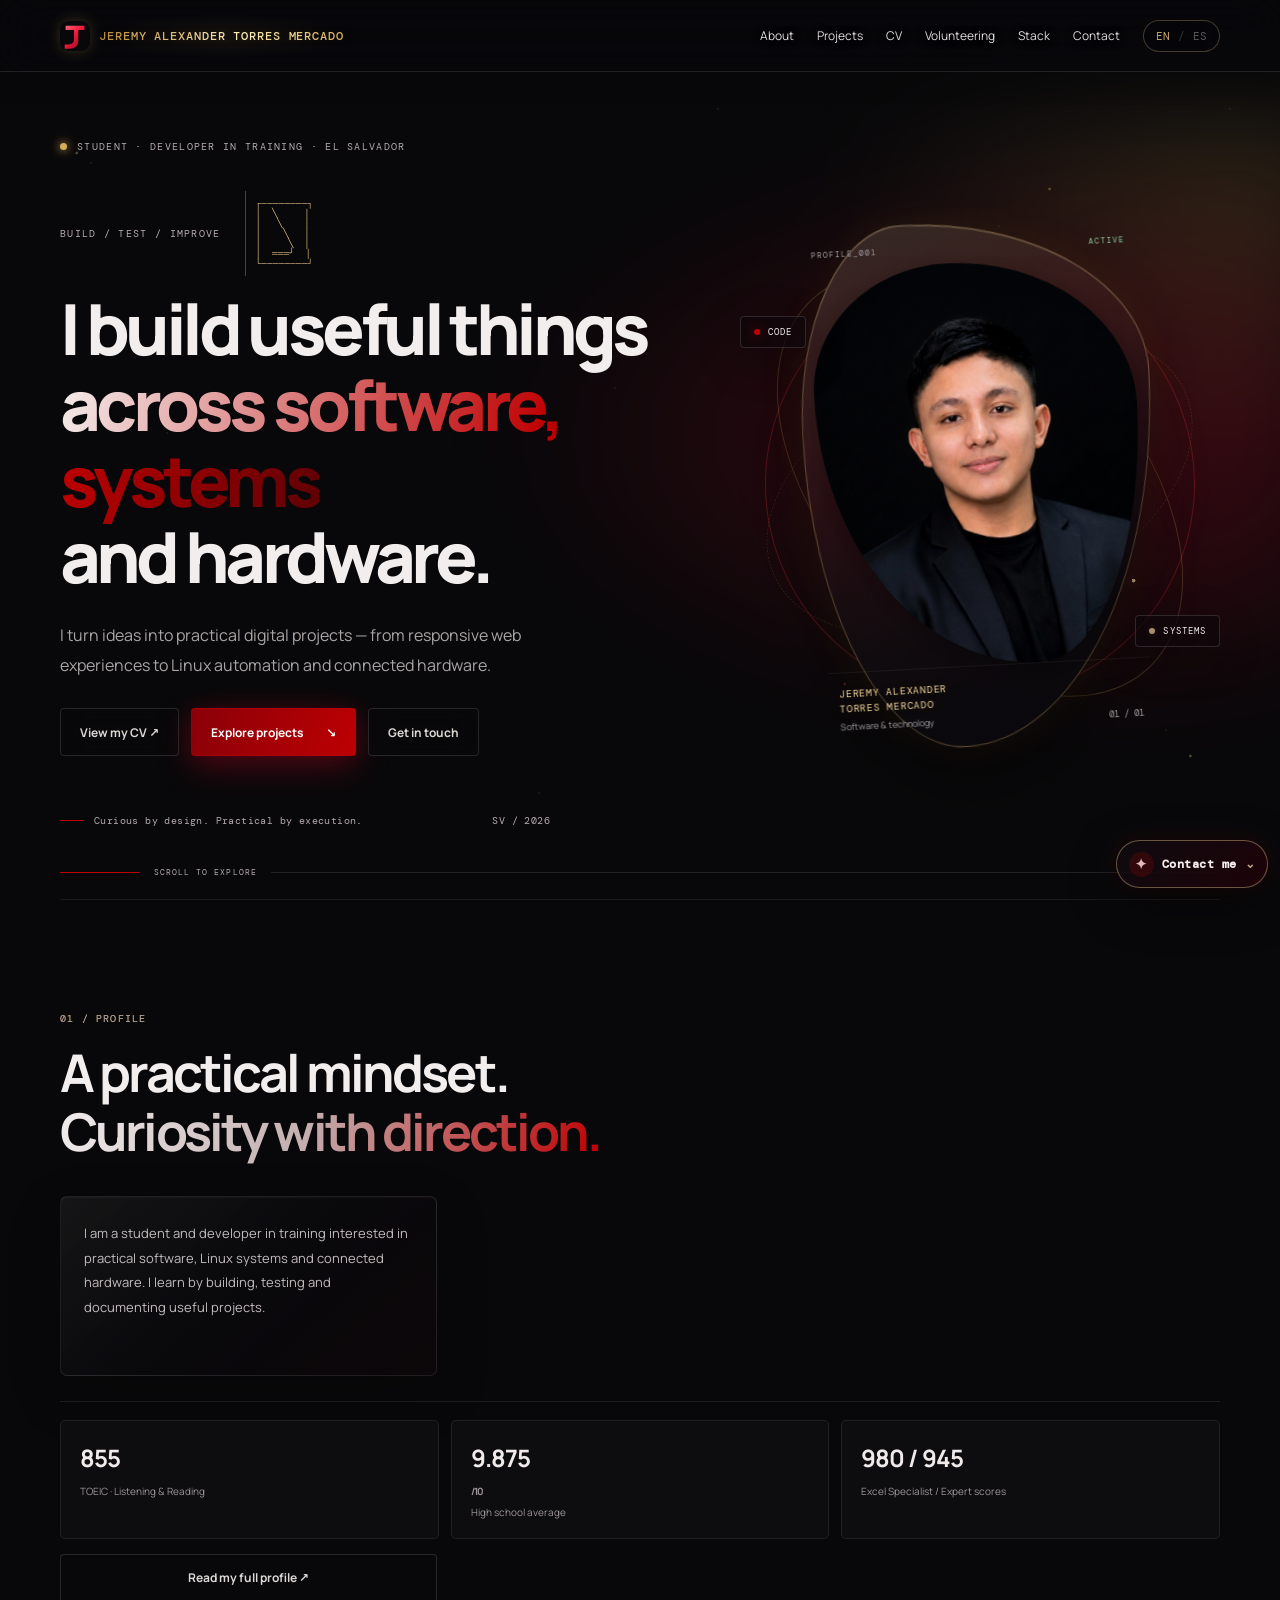
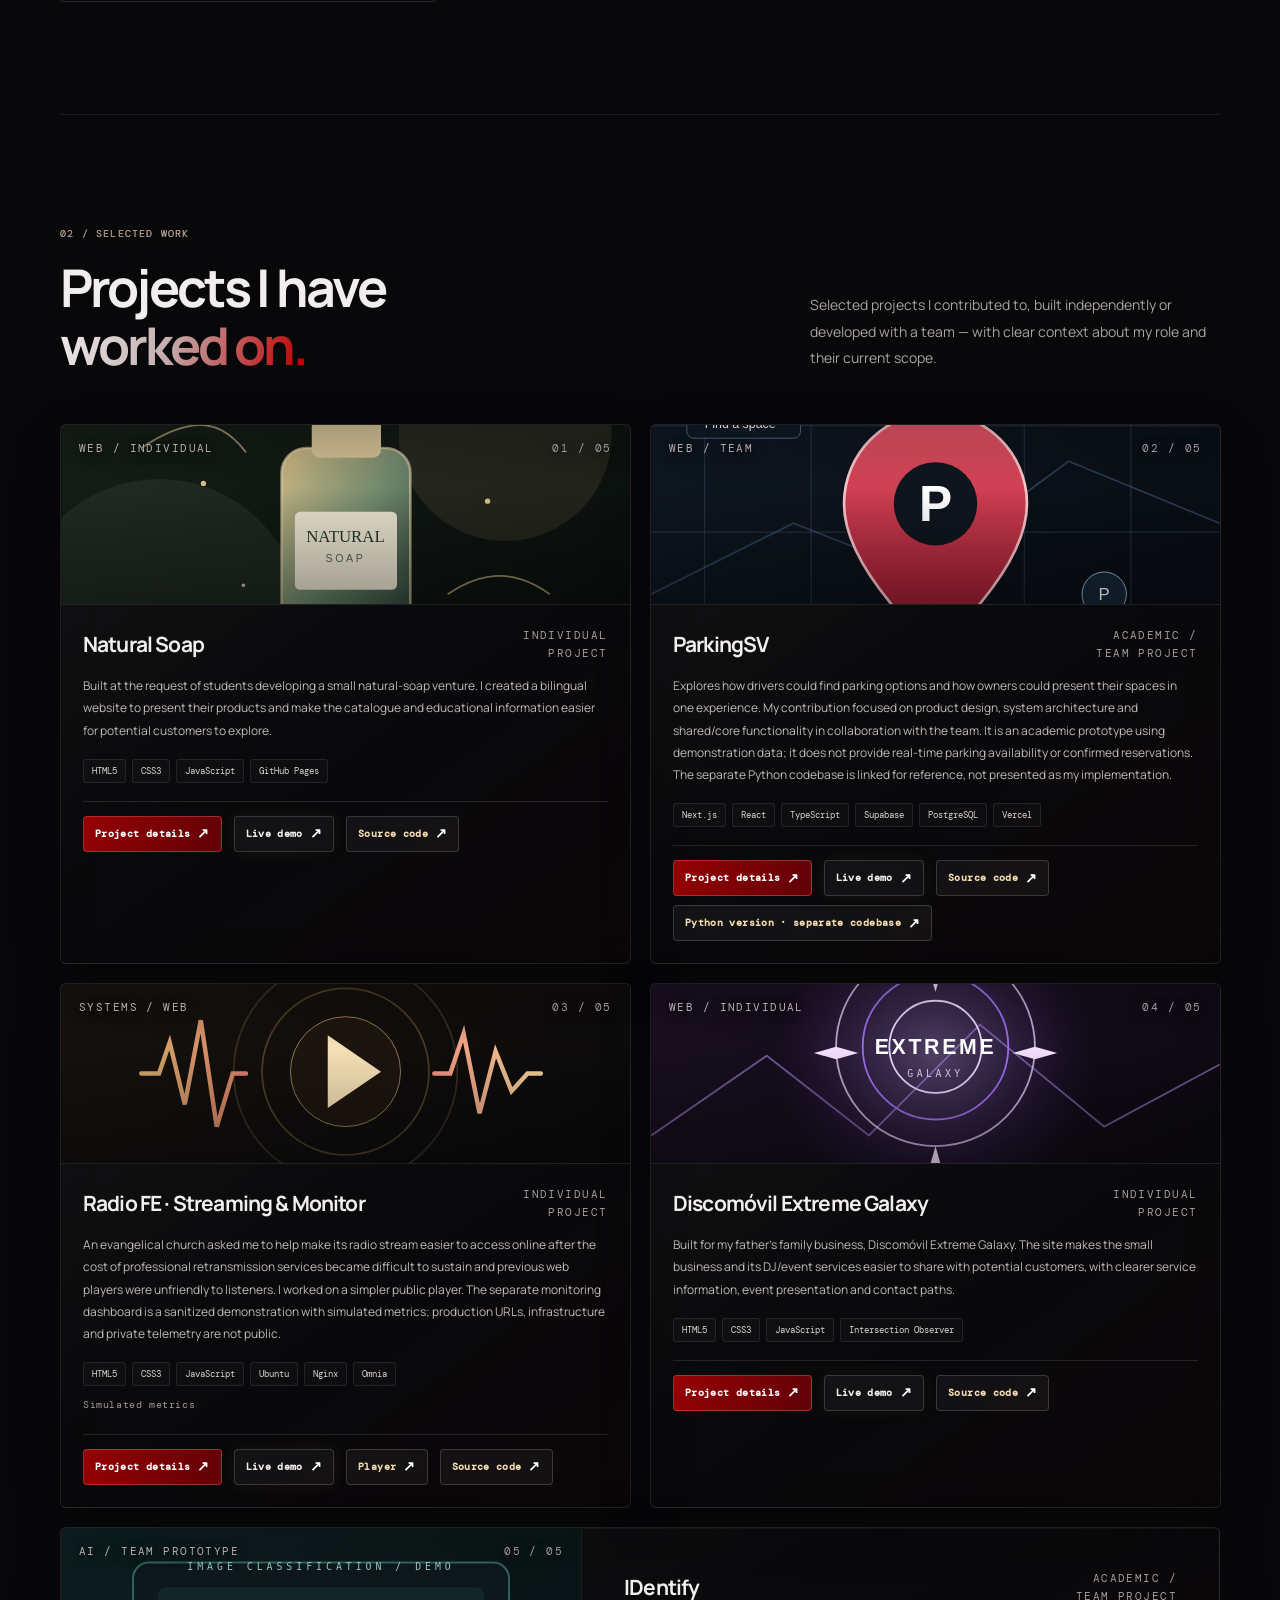
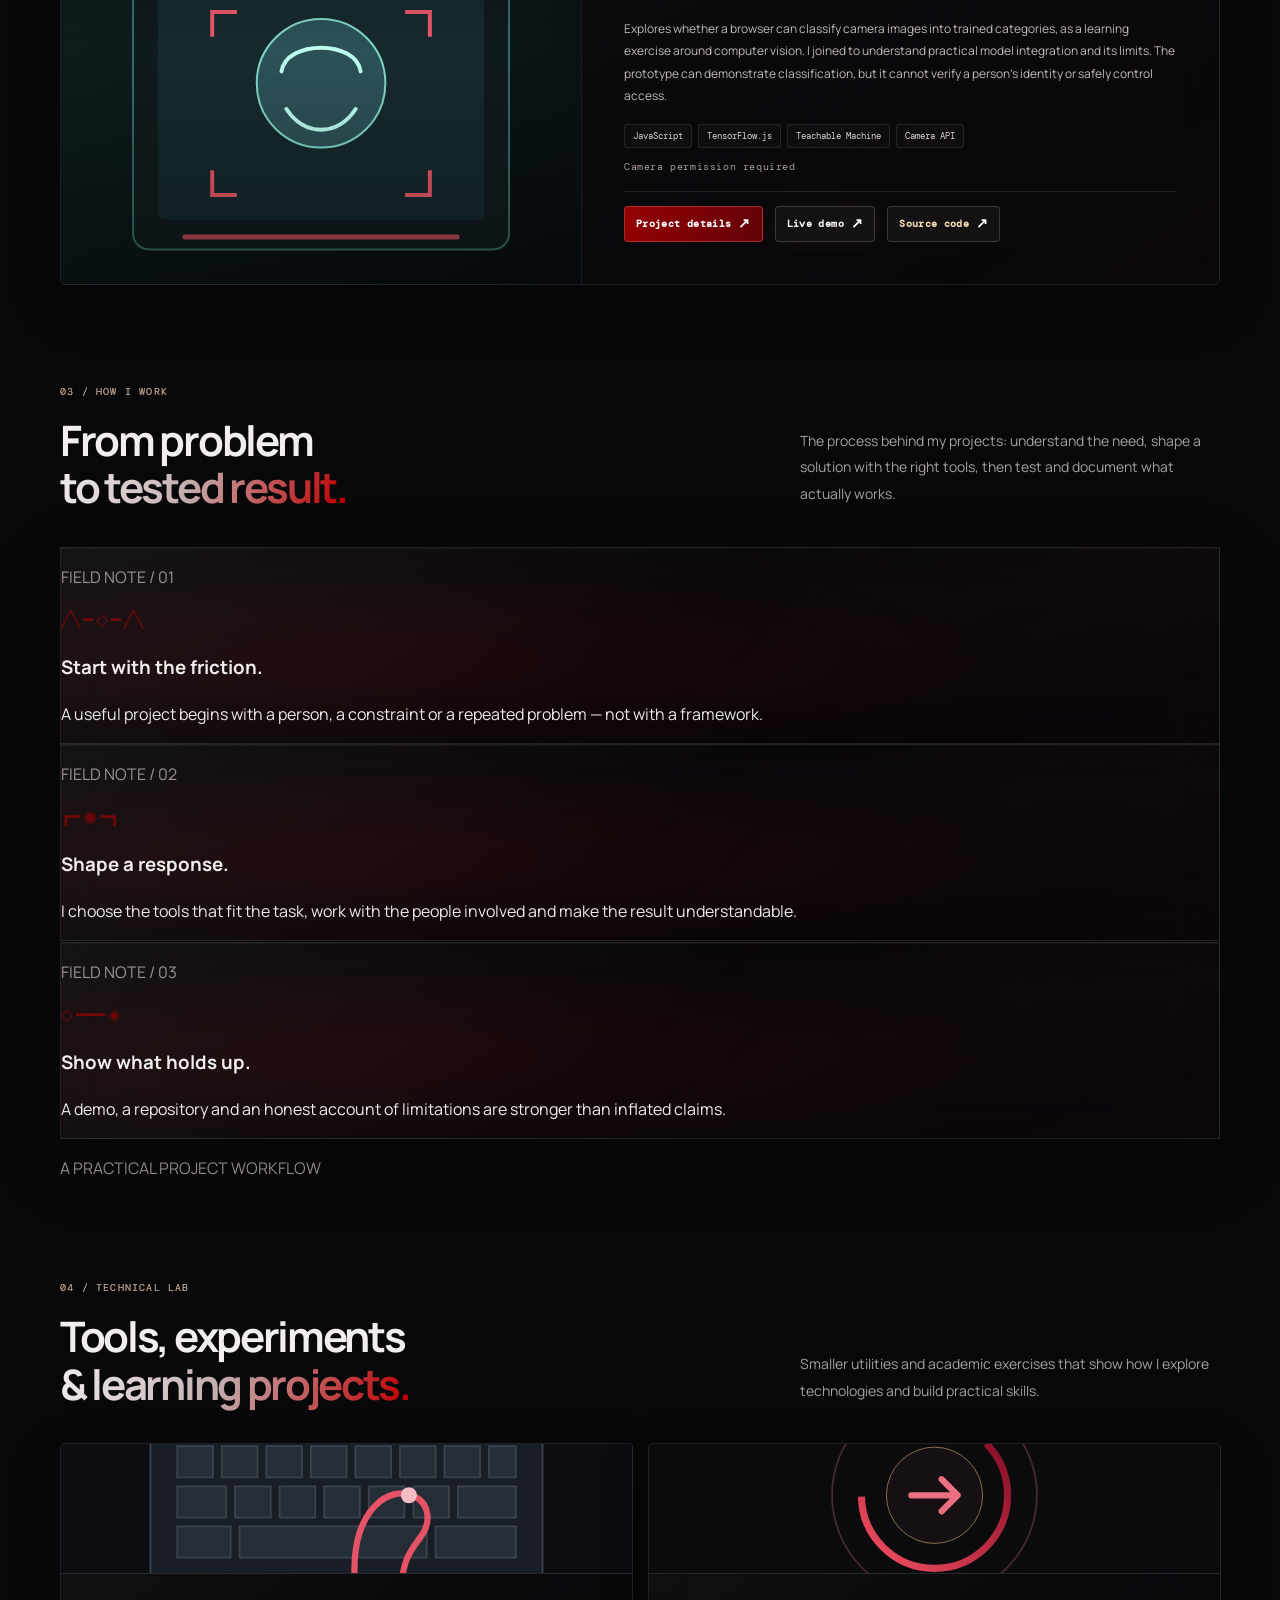
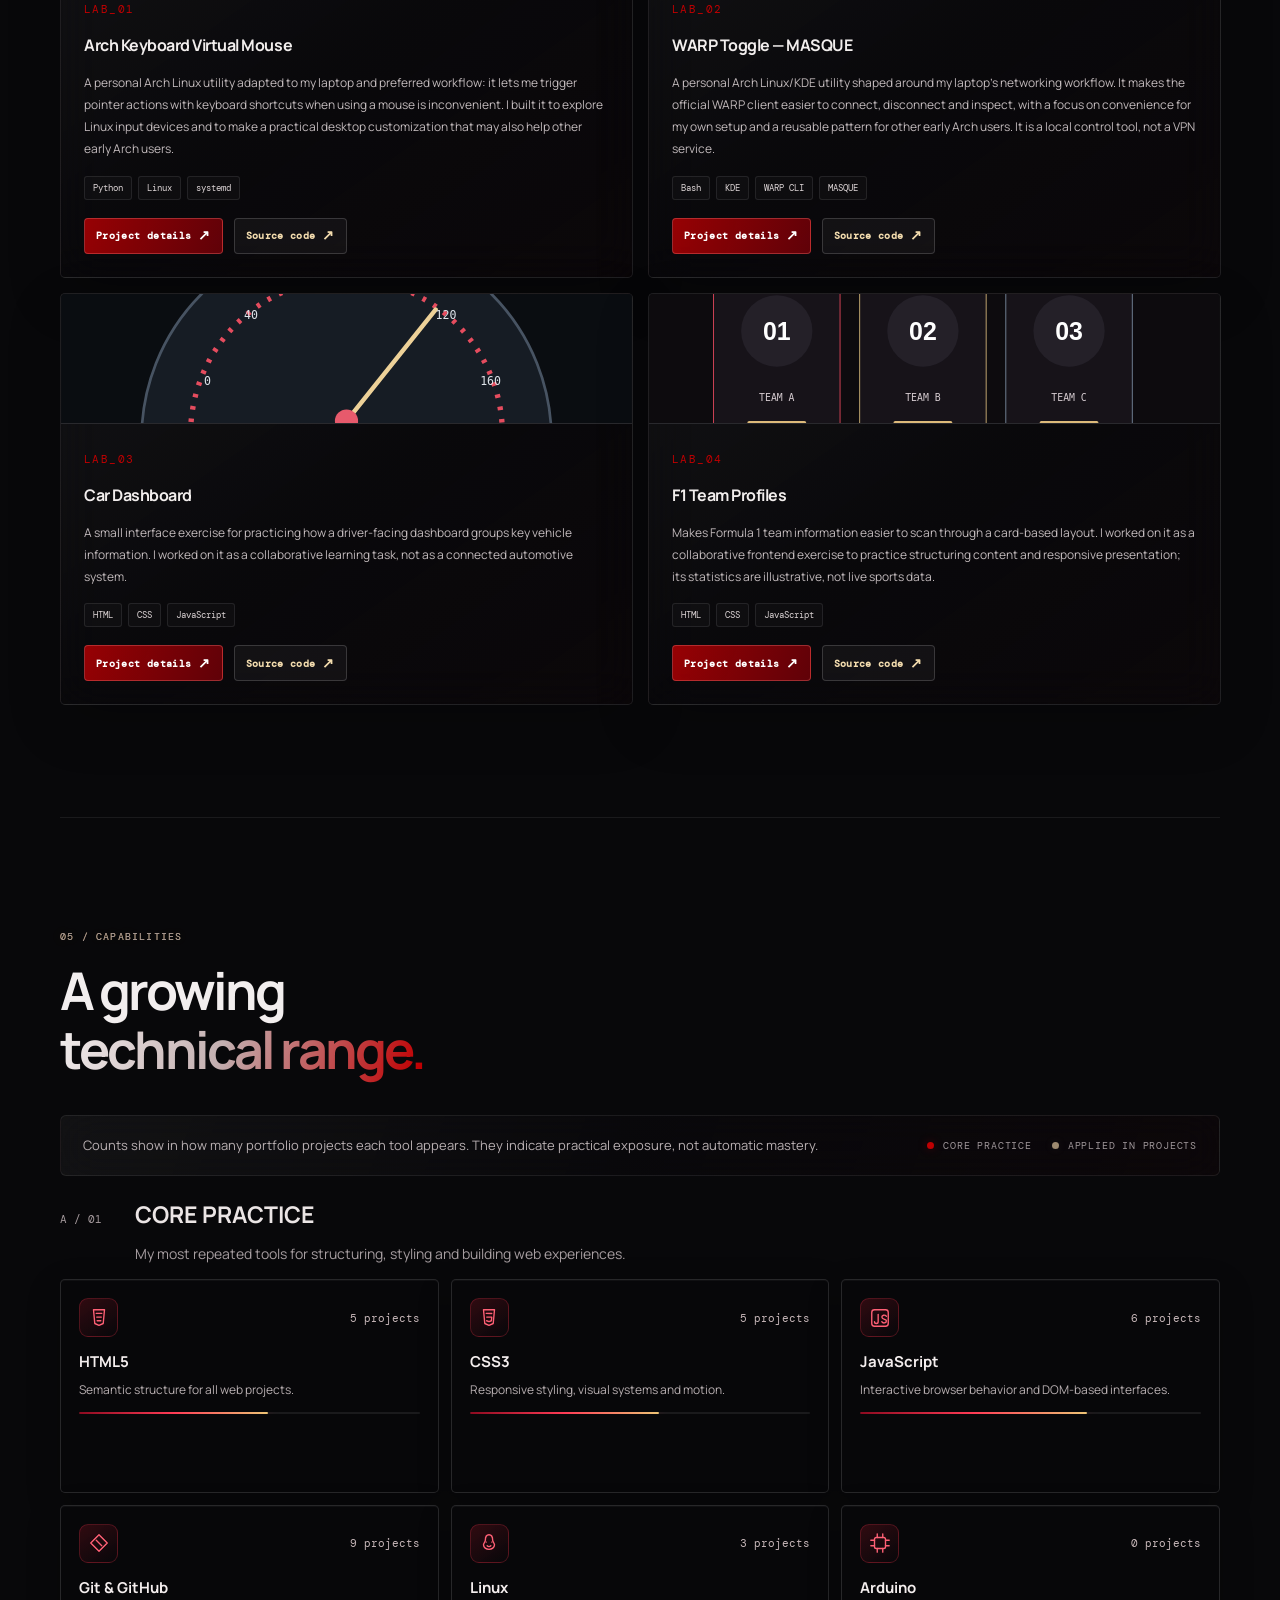
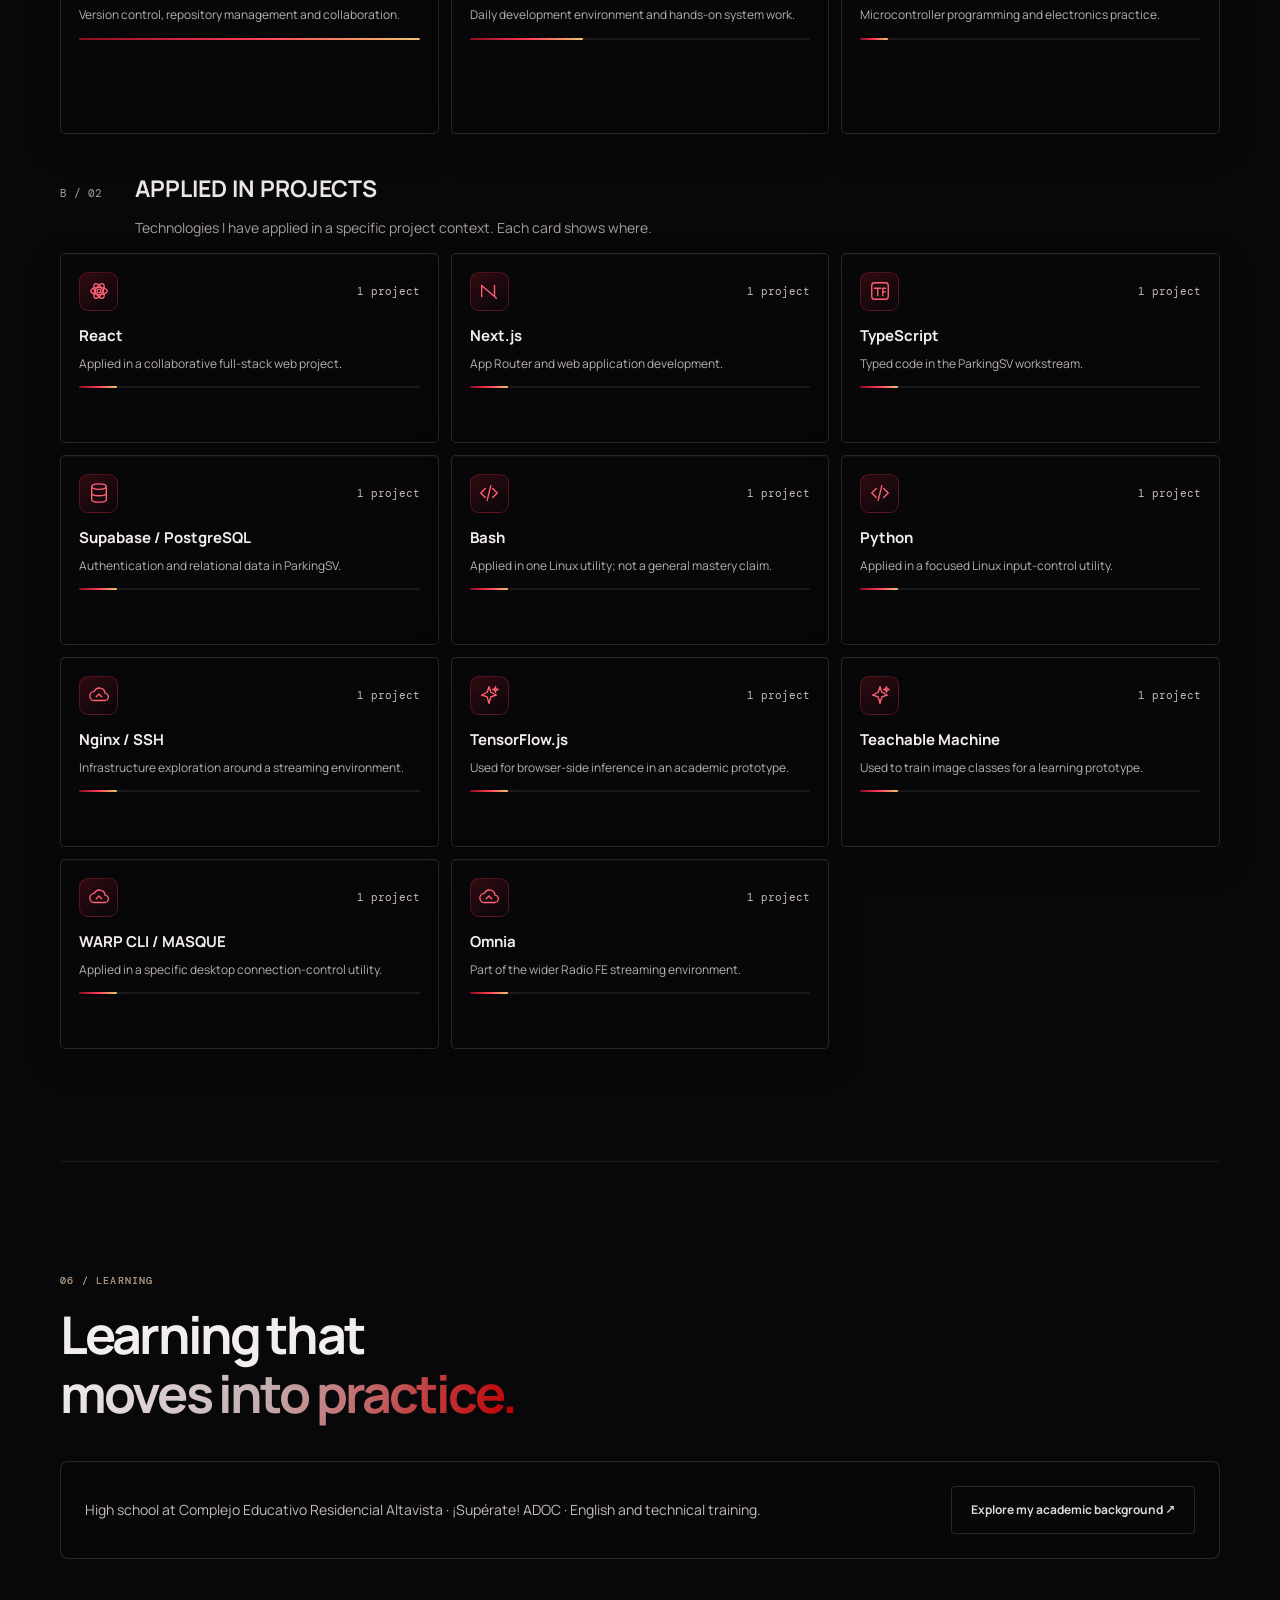
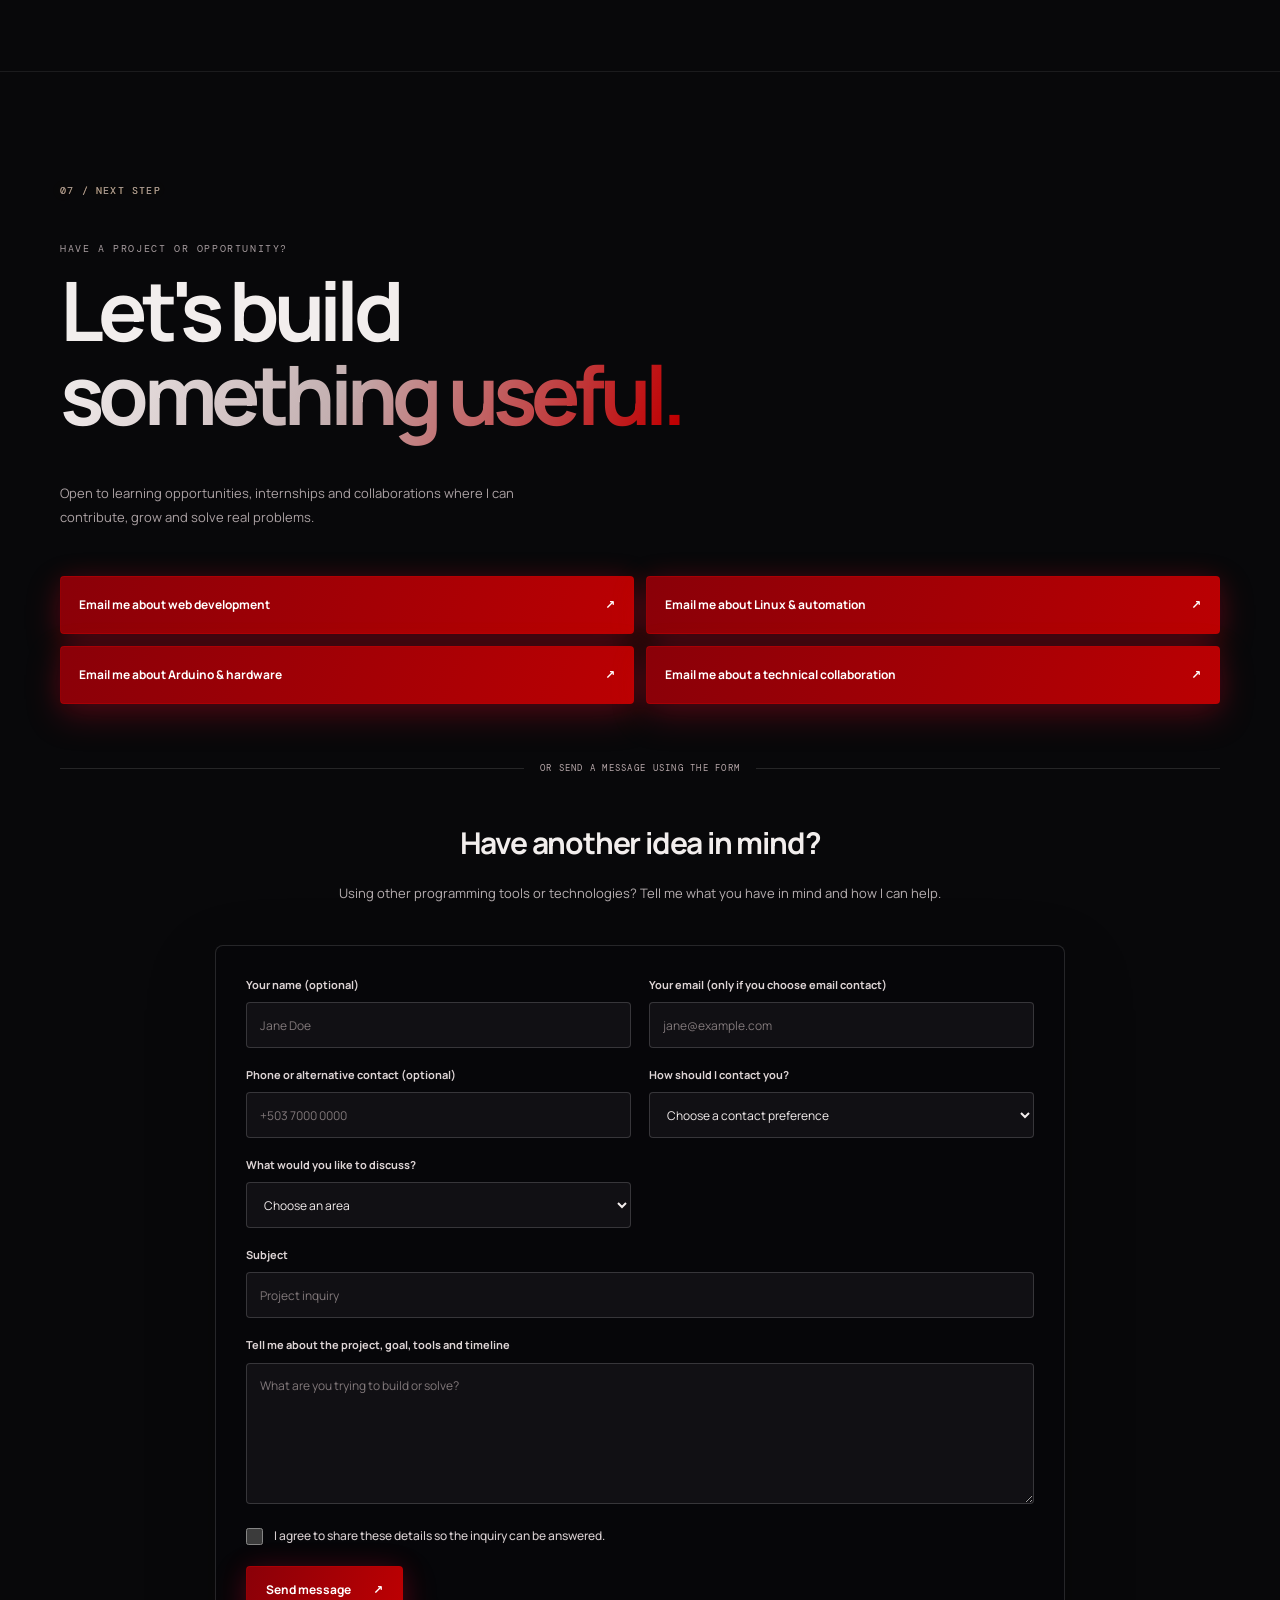
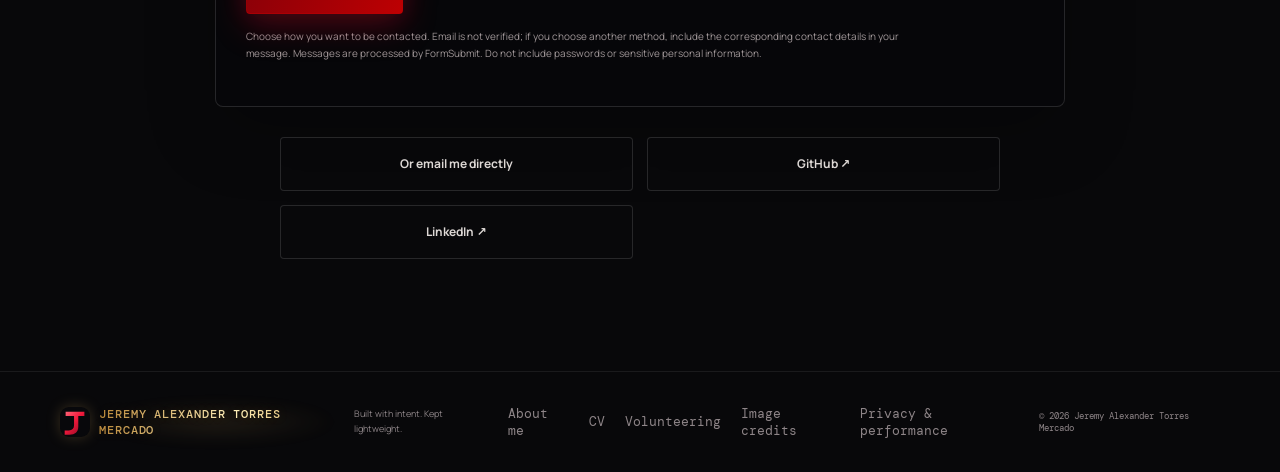
==== commit f8e747de: "Add LinkedIn to portfolio contact links" ====
--- a/index.html
+++ b/index.html
@@ -16,12 +16,12 @@
   <link rel="preconnect" href="https://fonts.gstatic.com" crossorigin>
   <link href="https://fonts.googleapis.com/css2?family=DM+Mono:wght@400;500&family=Manrope:wght@400;500;600;700;800&display=swap" rel="stylesheet">
   <link rel="stylesheet" href="assets/css/styles.css">
-  <script defer src="assets/js/translations.js"></script>
+  <script defer src="assets/js/translations.js?v=20261111-i18n"></script>
   <script defer src="assets/js/projects.js"></script>
-  <script defer src="assets/js/main.js"></script>
-  <script defer src="assets/js/contact-form.js"></script>
-  <script defer src="assets/js/floating-contact.js"></script>
-  <script defer src="assets/js/navigation.js"></script>
+  <script defer src="assets/js/main.js?v=20261111-i18n"></script>
+  <script defer src="assets/js/contact-form.js?v=20261111-i18n"></script>
+  <script defer src="assets/js/floating-contact.js?v=20261111-i18n"></script>
+  <script defer src="assets/js/navigation.js?v=20261111-i18n"></script>
 </head>
 <body>
   <a class="skip-link" href="#main-content">Skip to content</a>
@@ -247,6 +247,7 @@
         <div class="contact-footer-links">
           <a class="button button-ghost" href="mailto:jeremy.torres.1.2026@gmail.com" data-i18n="contactDirectEmail">Or email me directly</a>
           <a class="button button-ghost" href="https://github.com/Jeremy-MegaJS" target="_blank" rel="noopener noreferrer">GitHub ↗</a>
+          <a class="button button-ghost" href="https://www.linkedin.com/in/jeremy-alexander-torres-mercado-213b78411" target="_blank" rel="noopener noreferrer">LinkedIn ↗</a>
         </div>
       </div>
     </section>  </main>  <footer class="site-footer">
